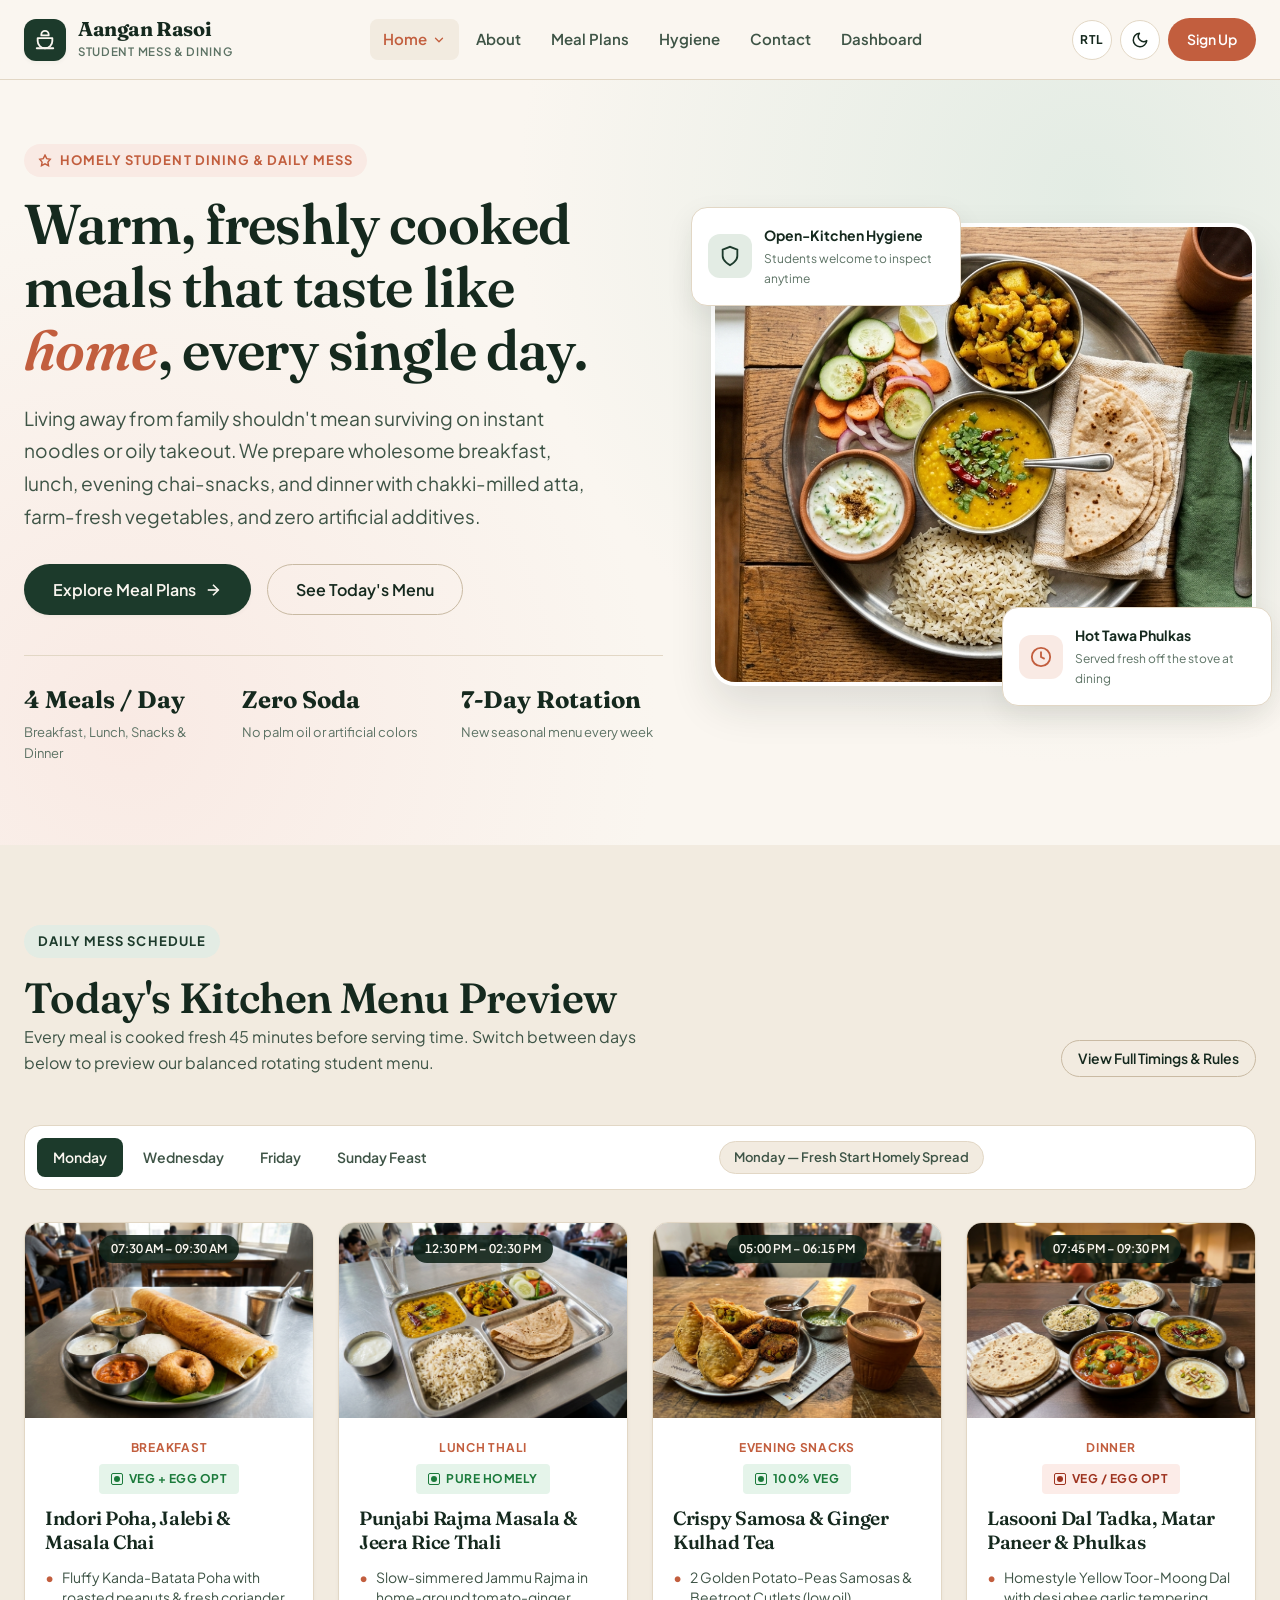
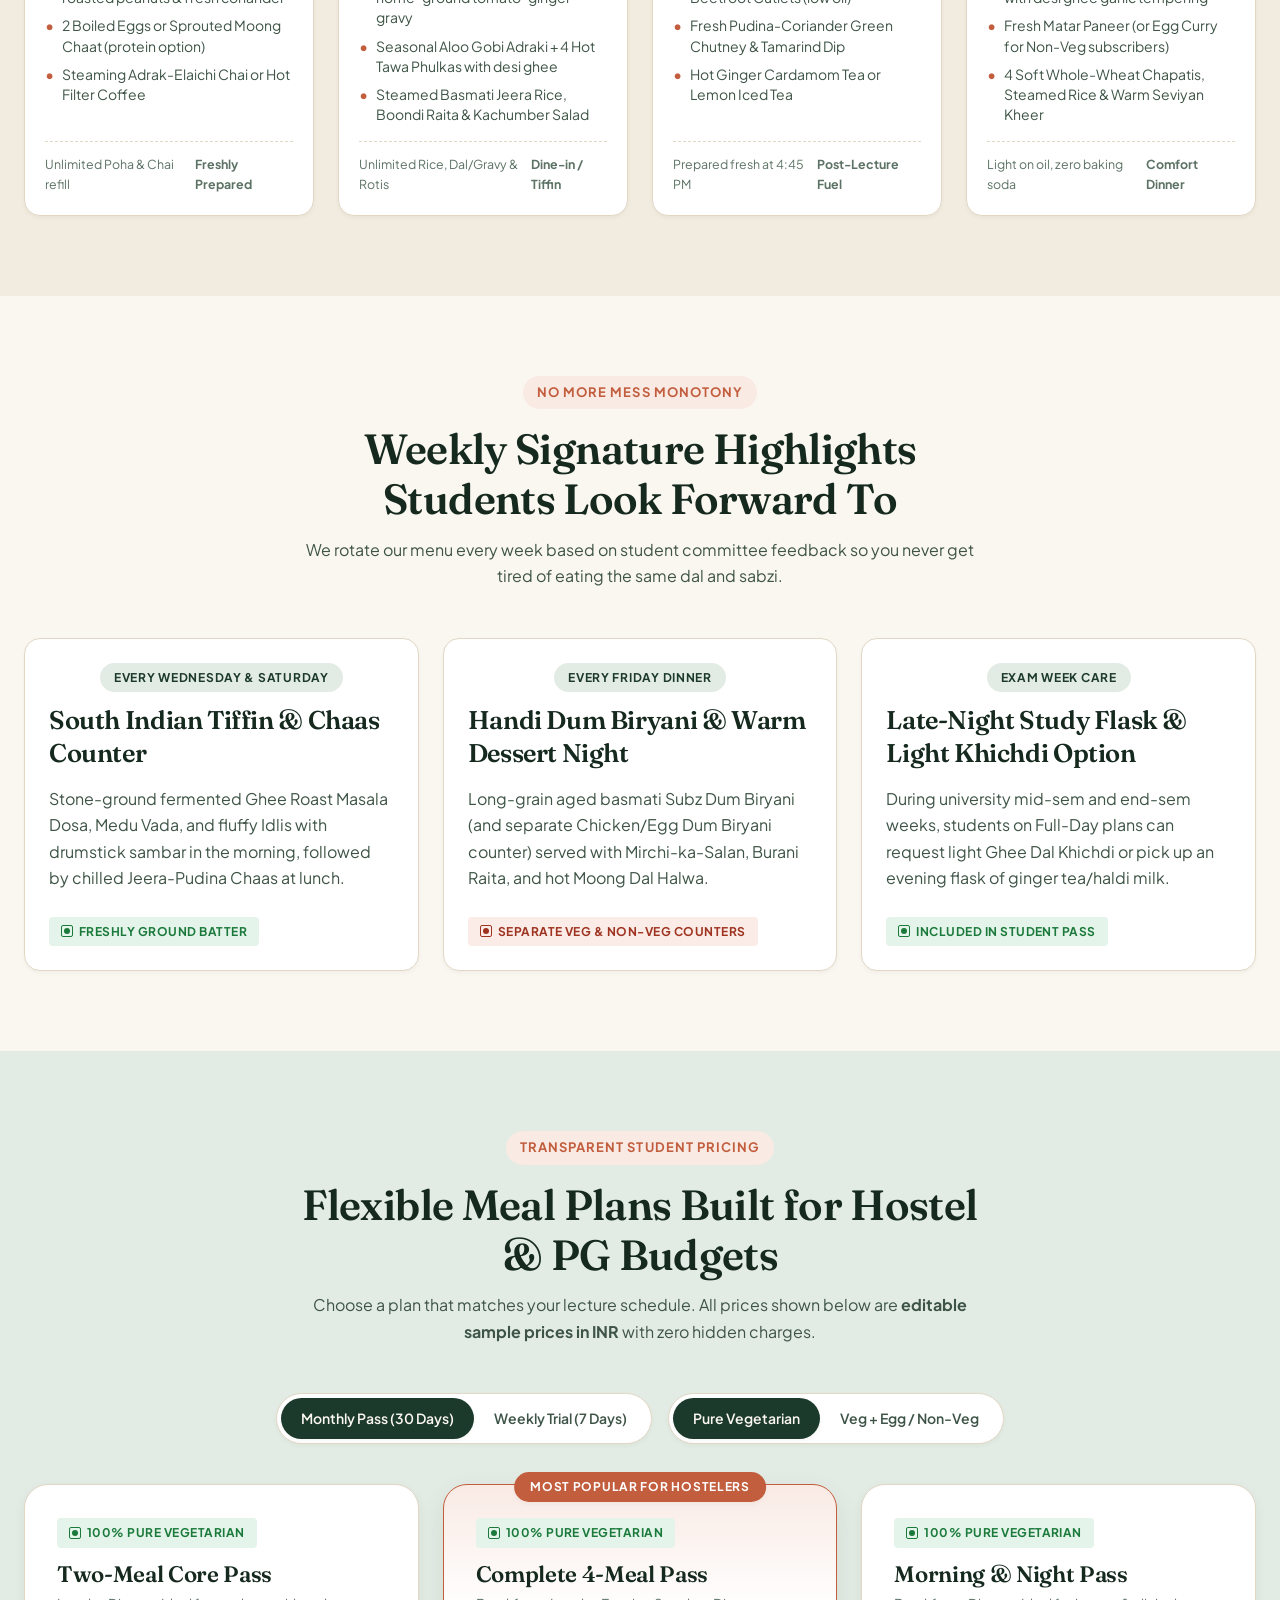
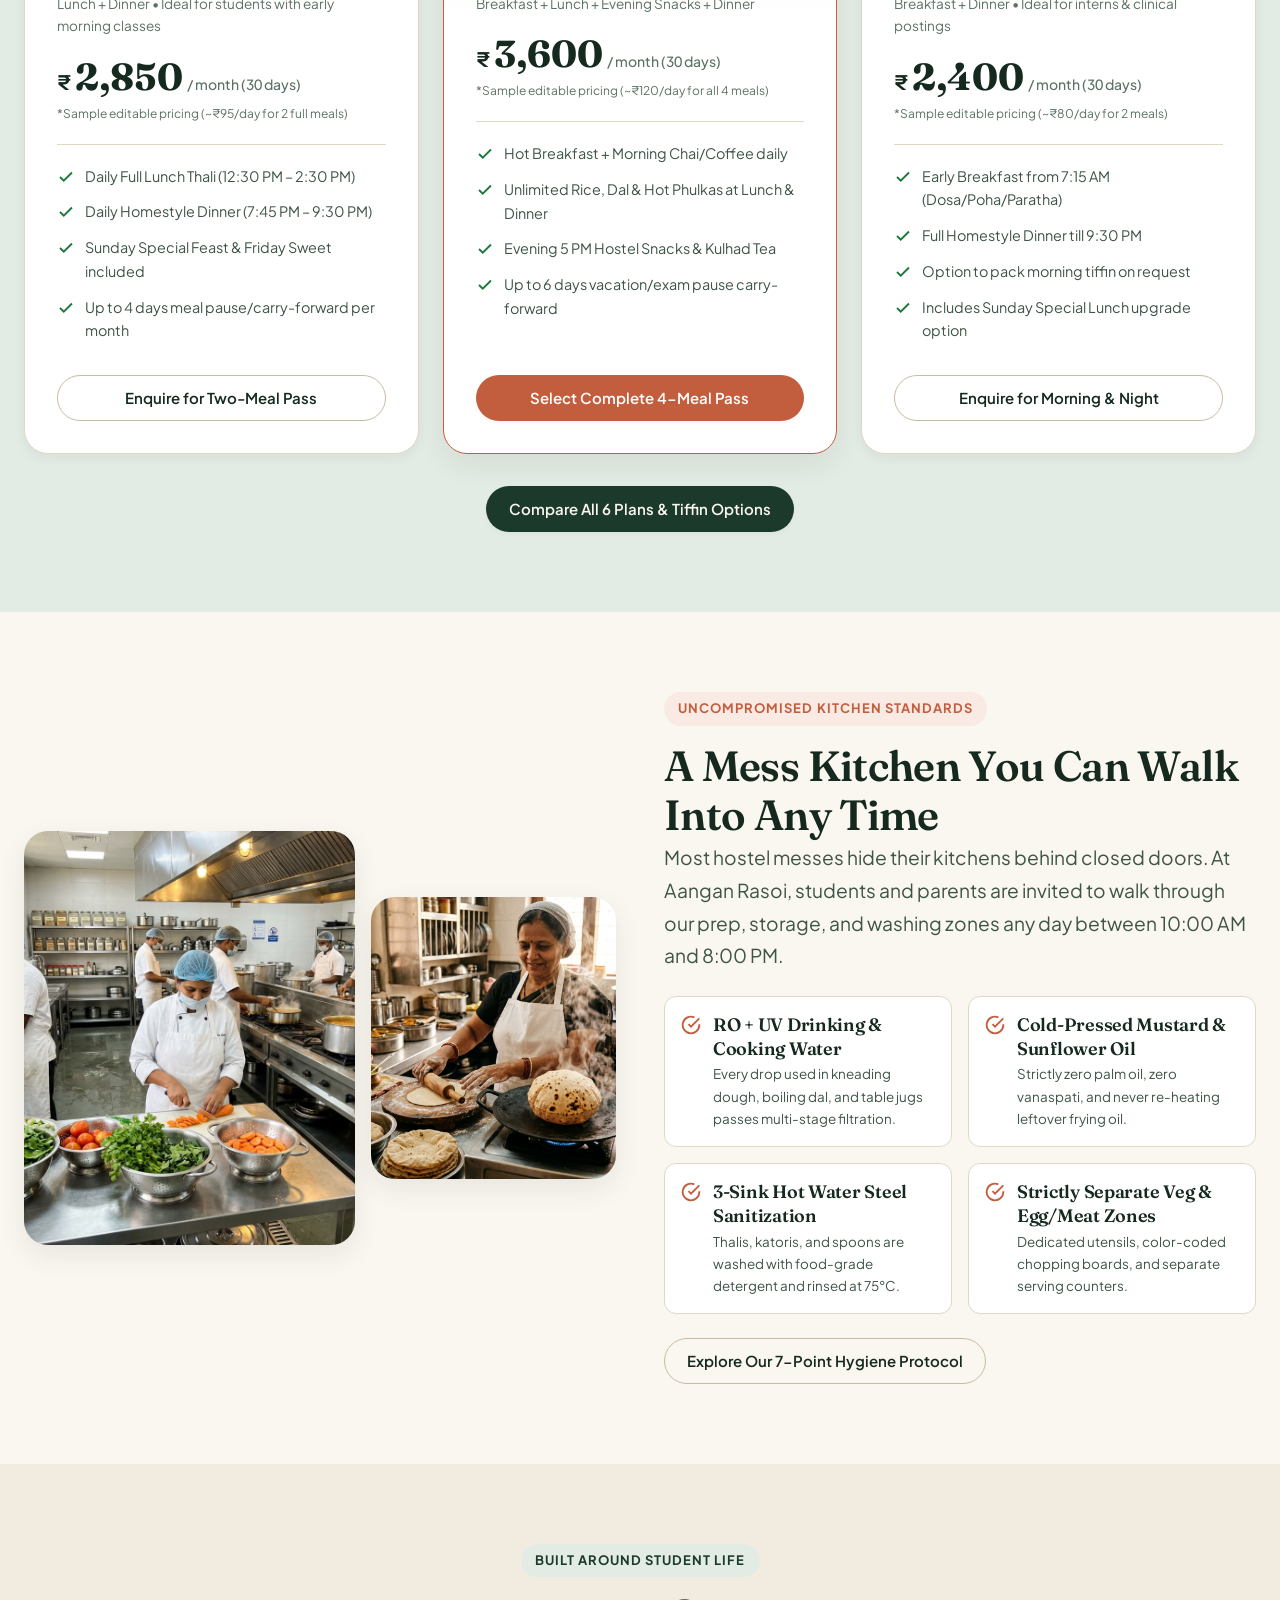
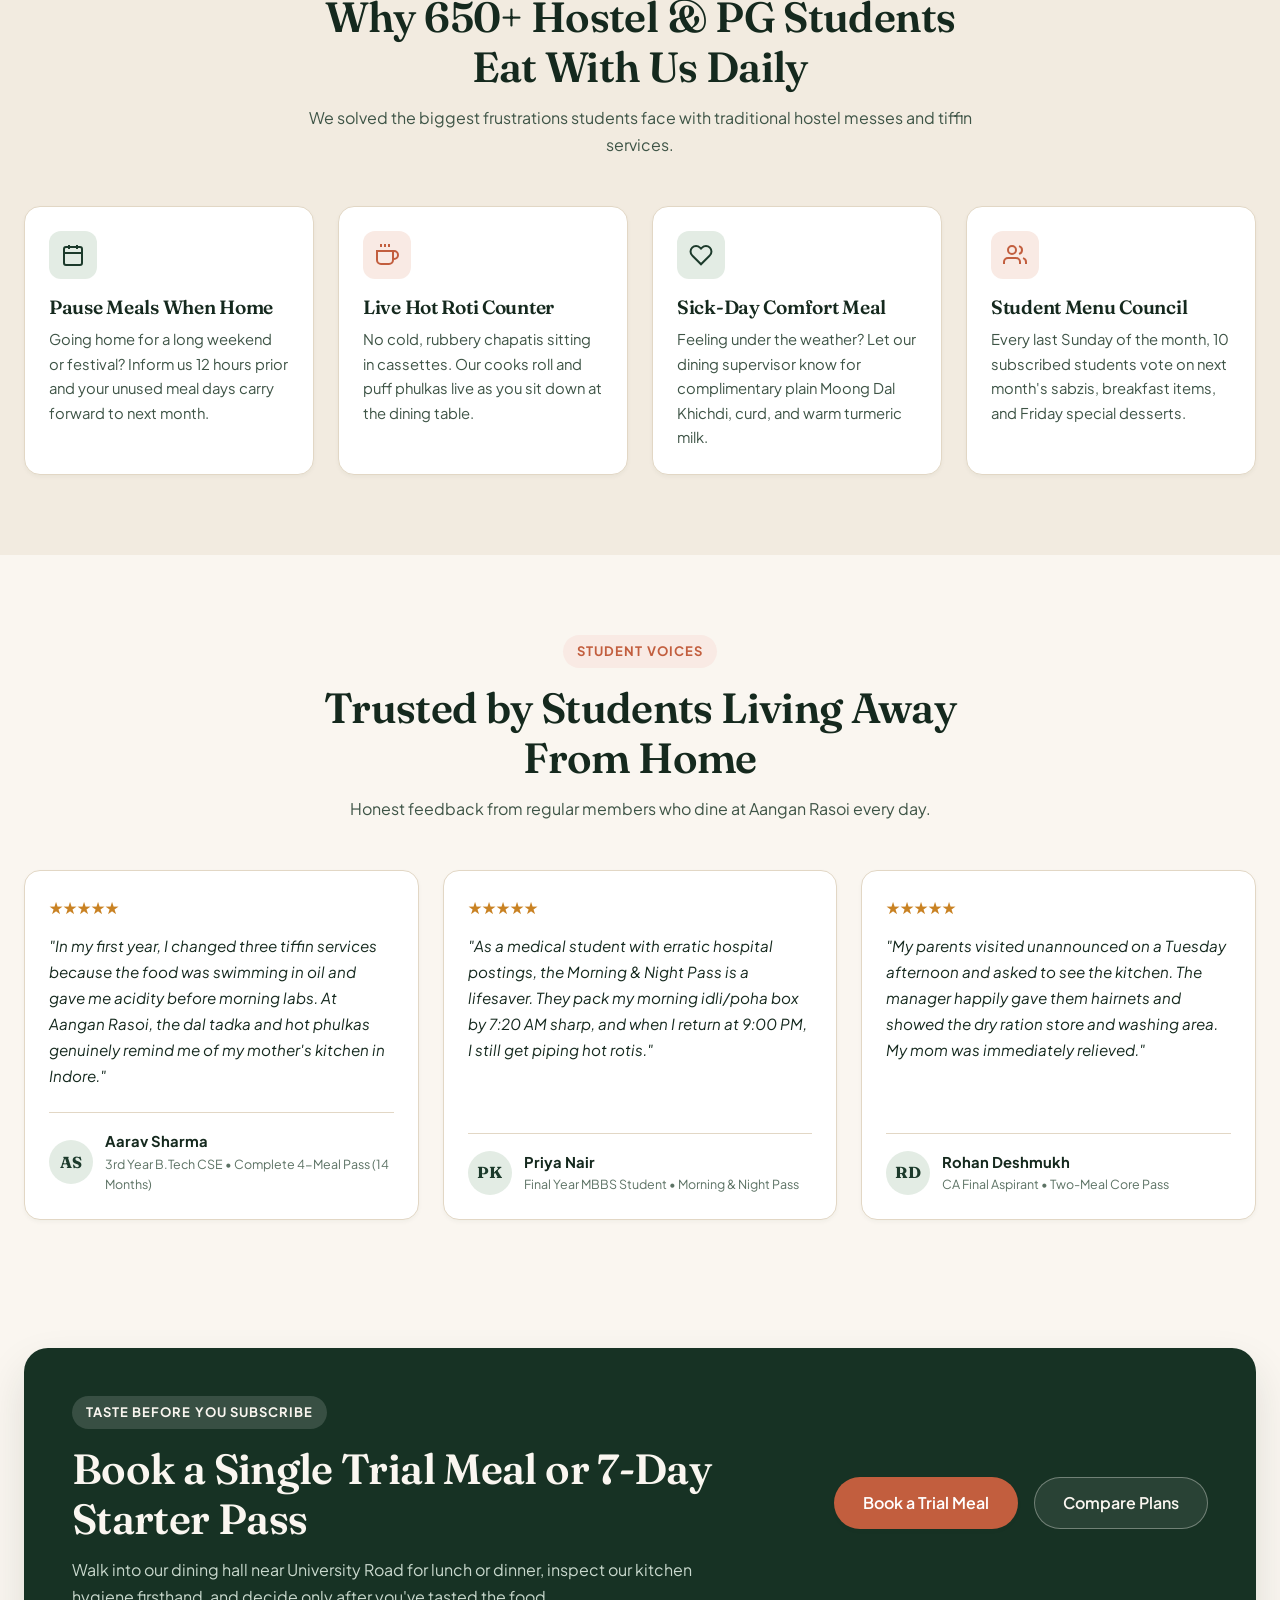
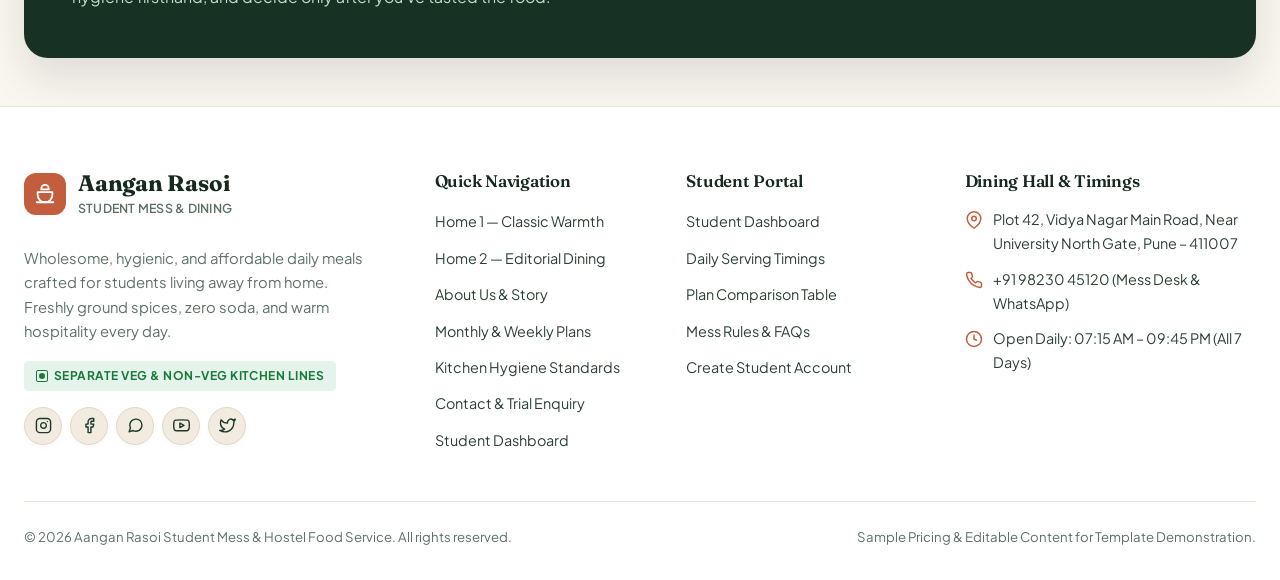
==== index.html @ d722fa63 "Your commit message" ====
<!DOCTYPE html>
<html lang="en" data-theme="light">

<head>
  <meta charset="UTF-8" />
  <meta name="viewport" content="width=device-width, initial-scale=1.0" />
  <title>Aangan Rasoi — Homely Student Mess &amp; Hostel Food Service | Home 1</title>
  <meta name="description"
    content="Freshly prepared, hygienic, homely daily meals for college and hostel students. Transparent monthly and weekly meal plans covering breakfast, lunch, snacks, and dinner." />
  <link rel="icon" type="image/svg+xml" href="assets/images/favicon.svg" />
  <link rel="stylesheet" href="css/styles.css" />
</head>

<body>
  <a href="#main-content" class="skip-link">Skip to main content</a>

  <!-- ======================= STICKY NAVBAR ======================= -->
  <header class="site-header">
    <div class="container navbar">
      <a href="index.html" class="brand-logo" aria-label="Aangan Rasoi Home">
        <span class="brand-mark" aria-hidden="true">
          <svg width="22" height="22" viewBox="0 0 24 24" fill="none" stroke="currentColor" stroke-width="2"
            stroke-linecap="round" stroke-linejoin="round">
            <path d="M12 2a4 4 0 0 1 4 4v1H8V6a4 4 0 0 1 4-4z" />
            <path d="M4 10h16v3a8 8 0 0 1-16 0v-3z" />
            <path d="M3 21h18" />
          </svg>
        </span>
        <span class="brand-text">
          <span class="brand-name">Aangan Rasoi</span>
          <span class="brand-tagline">Student Mess &amp; Dining</span>
        </span>
      </a>

      <nav aria-label="Primary Navigation">
        <ul class="nav-menu" id="primary-nav-menu">
          <li class="nav-item dropdown">
            <button type="button" class="nav-link dropdown-toggle active" aria-expanded="false" aria-haspopup="true">
              <span>Home</span>
              <svg class="dropdown-chevron" viewBox="0 0 24 24" fill="none" stroke="currentColor" stroke-width="2.2"
                stroke-linecap="round" stroke-linejoin="round" aria-hidden="true">
                <polyline points="6 9 12 15 18 9"></polyline>
              </svg>
            </button>
            <div class="dropdown-menu" role="menu">
              <a href="index.html" class="dropdown-item active" role="menuitem">
                <span class="dropdown-item-title">Home 1 — Classic Homely</span>
                <span class="dropdown-item-desc">Warm hospitality &amp; full mess experience</span>
              </a>
              <a href="home-2.html" class="dropdown-item" role="menuitem">
                <span class="dropdown-item-title">Home 2 — Editorial Dining</span>
                <span class="dropdown-item-desc">Menu-first showcase &amp; kitchen story</span>
              </a>
            </div>
          </li>
          <li class="nav-item">
            <a href="about.html" class="nav-link">About</a>
          </li>
          <li class="nav-item">
            <a href="meal-plans.html" class="nav-link">Meal Plans</a>
          </li>
          <li class="nav-item">
            <a href="hygiene.html" class="nav-link">Hygiene</a>
          </li>
          <li class="nav-item">
            <a href="contact.html" class="nav-link">Contact</a>
          </li>
          <li class="nav-item">
            <a href="dashboard.html" class="nav-link">Dashboard</a>
          </li>

          <!-- Mobile Drawer Footer Actions -->
          <li class="mobile-nav-footer">
            <a href="signup.html" class="btn btn-terracotta btn-full">Sign Up</a>
          </li>
        </ul>
      </nav>

      <div class="nav-actions">
        <!-- RTL Toggle Button: Same style as theme button, ONLY "RTL" text inside -->
        <button type="button" class="rtl-toggle" id="rtl-toggle" aria-label="Toggle RTL direction"
          title="Toggle RTL direction">RTL</button>

        <!-- Theme Toggle Button -->
        <button type="button" class="theme-toggle" aria-label="Switch to dark mode" title="Toggle Light/Dark Theme">
          <svg class="icon-moon" viewBox="0 0 24 24" fill="none" stroke="currentColor" stroke-width="2"
            stroke-linecap="round" stroke-linejoin="round" aria-hidden="true">
            <path d="M21 12.79A9 9 0 1 1 11.21 3 7 7 0 0 0 21 12.79z"></path>
          </svg>
          <svg class="icon-sun" viewBox="0 0 24 24" fill="none" stroke="currentColor" stroke-width="2"
            stroke-linecap="round" stroke-linejoin="round" aria-hidden="true">
            <circle cx="12" cy="12" r="5"></circle>
            <line x1="12" y1="1" x2="12" y2="3"></line>
            <line x1="12" y1="21" x2="12" y2="23"></line>
            <line x1="4.22" y1="4.22" x2="5.64" y2="5.64"></line>
            <line x1="18.36" y1="18.36" x2="19.78" y2="19.78"></line>
            <line x1="1" y1="12" x2="3" y2="12"></line>
            <line x1="21" y1="12" x2="23" y2="12"></line>
            <line x1="4.22" y1="19.78" x2="5.64" y2="18.36"></line>
            <line x1="18.36" y1="5.64" x2="19.78" y2="4.22"></line>
          </svg>
        </button>

        <a href="signup.html" class="nav-signup-btn nav-signup-desktop">Sign Up</a>

        <button type="button" class="mobile-menu-toggle" aria-expanded="false" aria-controls="primary-nav-menu"
          aria-label="Toggle Navigation Menu">
          <svg class="icon-menu" viewBox="0 0 24 24" fill="none" stroke="currentColor" stroke-width="2.2"
            stroke-linecap="round" stroke-linejoin="round" aria-hidden="true">
            <line x1="3" y1="6" x2="21" y2="6"></line>
            <line x1="3" y1="12" x2="21" y2="12"></line>
            <line x1="3" y1="18" x2="21" y2="18"></line>
          </svg>
          <svg class="icon-close" viewBox="0 0 24 24" fill="none" stroke="currentColor" stroke-width="2.2"
            stroke-linecap="round" stroke-linejoin="round" aria-hidden="true">
            <line x1="18" y1="6" x2="6" y2="18"></line>
            <line x1="6" y1="6" x2="18" y2="18"></line>
          </svg>
        </button>
      </div>
    </div>
  </header>

  <main id="main-content">
    <!-- ======================= HERO SECTION ======================= -->
    <section class="hero-home-1">
      <div class="container hero-grid">
        <div class="hero-content">
          <span class="eyebrow">
            <svg width="14" height="14" viewBox="0 0 24 24" fill="none" stroke="currentColor" stroke-width="2.5"
              aria-hidden="true">
              <path d="M12 2L15 8L21 9L17 14L18 20L12 17L6 20L7 14L3 9L9 8L12 2Z" />
            </svg>
            Homely Student Dining &amp; Daily Mess
          </span>
          <h1>Warm, freshly cooked meals that taste like <em>home</em>, every single day.</h1>
          <p class="lead">
            Living away from family shouldn't mean surviving on instant noodles or oily takeout. We prepare wholesome
            breakfast, lunch, evening chai-snacks, and dinner with chakki-milled atta, farm-fresh vegetables, and zero
            artificial additives.
          </p>
          <div class="hero-cta-group">
            <a href="meal-plans.html" class="btn btn-primary btn-lg">
              Explore Meal Plans
              <svg width="18" height="18" viewBox="0 0 24 24" fill="none" stroke="currentColor" stroke-width="2.2"
                aria-hidden="true">
                <line x1="5" y1="12" x2="19" y2="12"></line>
                <polyline points="12 5 19 12 12 19"></polyline>
              </svg>
            </a>
            <a href="#todays-menu" class="btn btn-outline btn-lg">See Today's Menu</a>
          </div>

          <div class="hero-trust-strip">
            <div class="trust-stat">
              <span class="trust-stat-val tabular-nums">4 Meals / Day</span>
              <span class="trust-stat-label">Breakfast, Lunch, Snacks &amp; Dinner</span>
            </div>
            <div class="trust-stat">
              <span class="trust-stat-val">Zero Soda</span>
              <span class="trust-stat-label">No palm oil or artificial colors</span>
            </div>
            <div class="trust-stat">
              <span class="trust-stat-val tabular-nums">7-Day Rotation</span>
              <span class="trust-stat-label">New seasonal menu every week</span>
            </div>
          </div>
        </div>

        <div class="hero-visual">
          <div class="hero-image-frame">
            <img src="assets/images/hero-thali.jpg"
              alt="Freshly prepared Indian student mess lunch thali with yellow dal tadka, aloo gobi, jeera rice, hot phulkas, salad and raita"
              width="800" height="680" />
          </div>

          <div class="hero-floating-card top-left">
            <div class="floating-icon">
              <svg width="22" height="22" viewBox="0 0 24 24" fill="none" stroke="currentColor" stroke-width="2"
                aria-hidden="true">
                <path d="M12 22s8-4 8-10V5l-8-3-8 3v7c0 6 8 10 8 10z"></path>
              </svg>
            </div>
            <div>
              <div class="floating-card-title">Open-Kitchen Hygiene</div>
              <div class="floating-card-sub">Students welcome to inspect anytime</div>
            </div>
          </div>

          <div class="hero-floating-card bottom-right">
            <div class="floating-icon terracotta">
              <svg width="22" height="22" viewBox="0 0 24 24" fill="none" stroke="currentColor" stroke-width="2"
                aria-hidden="true">
                <circle cx="12" cy="12" r="10"></circle>
                <polyline points="12 6 12 12 16 14"></polyline>
              </svg>
            </div>
            <div>
              <div class="floating-card-title">Hot Tawa Phulkas</div>
              <div class="floating-card-sub">Served fresh off the stove at dining</div>
            </div>
          </div>
        </div>
      </div>
    </section>

    <!-- ======================= TODAY'S MENU PREVIEW ======================= -->
    <section id="todays-menu" class="section bg-secondary">
      <div class="container">
        <div class="section-header-split">
          <div class="header-copy">
            <span class="eyebrow eyebrow-sage">Daily Mess Schedule</span>
            <h2>Today's Kitchen Menu Preview</h2>
            <p>Every meal is cooked fresh 45 minutes before serving time. Switch between days below to preview our
              balanced rotating student menu.</p>
          </div>
          <a href="meal-plans.html#serving-schedule" class="btn btn-outline btn-sm">View Full Timings &amp; Rules</a>
        </div>

        <div class="menu-tabs-bar">
          <div class="day-selector" role="tablist" aria-label="Select day of the week">
            <button type="button" class="day-btn active" data-menu-day="monday" role="tab">Monday</button>
            <button type="button" class="day-btn" data-menu-day="wednesday" role="tab">Wednesday</button>
            <button type="button" class="day-btn" data-menu-day="friday" role="tab">Friday</button>
            <button type="button" class="day-btn" data-menu-day="sunday" role="tab">Sunday Feast</button>
          </div>
          <span class="pill-tag" id="active-menu-day-label">Monday — Fresh Start Homely Spread</span>
        </div>

        <div class="today-menu-grid">
          <!-- Breakfast Card -->
          <article class="meal-slot-card" data-meal-slot="breakfast">
            <div class="meal-slot-img">
              <img src="assets/images/south-indian-morning.jpg"
                alt="Morning hostel breakfast spread with crispy masala dosa, idli, vada and sambar" width="400"
                height="260" loading="lazy" />
              <span class="meal-time-pill">07:30 AM – 09:30 AM</span>
            </div>
            <div class="meal-slot-body">
              <div class="meal-slot-header">
                <span class="meal-slot-type">Breakfast</span>
                <span class="diet-badge diet-badge-veg"><span class="fssai-dot"></span> Veg + Egg Opt</span>
              </div>
              <h3 class="meal-slot-title">Indori Poha, Jalebi &amp; Masala Chai</h3>
              <ul class="meal-items-list">
                <li>Fluffy Kanda-Batata Poha with roasted peanuts &amp; fresh coriander</li>
                <li>2 Boiled Eggs or Sprouted Moong Chaat (protein option)</li>
                <li>Steaming Adrak-Elaichi Chai or Hot Filter Coffee</li>
              </ul>
              <div class="meal-slot-footer">
                <span class="meal-slot-note">Unlimited Poha &amp; Chai refill</span>
                <strong>Freshly Prepared</strong>
              </div>
            </div>
          </article>

          <!-- Lunch Card -->
          <article class="meal-slot-card" data-meal-slot="lunch">
            <div class="meal-slot-img">
              <img src="assets/images/lunch-thali-mess.jpg"
                alt="Authentic 5-compartment stainless steel Indian hostel mess lunch thali with dal, rice, aloo gobi and rotis"
                width="400" height="260" loading="lazy" />
              <span class="meal-time-pill">12:30 PM – 02:30 PM</span>
            </div>
            <div class="meal-slot-body">
              <div class="meal-slot-header">
                <span class="meal-slot-type">Lunch Thali</span>
                <span class="diet-badge diet-badge-veg"><span class="fssai-dot"></span> Pure Homely</span>
              </div>
              <h3 class="meal-slot-title">Punjabi Rajma Masala &amp; Jeera Rice Thali</h3>
              <ul class="meal-items-list">
                <li>Slow-simmered Jammu Rajma in home-ground tomato-ginger gravy</li>
                <li>Seasonal Aloo Gobi Adraki + 4 Hot Tawa Phulkas with desi ghee</li>
                <li>Steamed Basmati Jeera Rice, Boondi Raita &amp; Kachumber Salad</li>
              </ul>
              <div class="meal-slot-footer">
                <span class="meal-slot-note">Unlimited Rice, Dal/Gravy &amp; Rotis</span>
                <strong>Dine-in / Tiffin</strong>
              </div>
            </div>
          </article>

          <!-- Evening Snacks Card -->
          <article class="meal-slot-card" data-meal-slot="snacks">
            <div class="meal-slot-img">
              <img src="assets/images/hostel-snacks-samosa.jpg"
                alt="Evening tea time hostel snacks with hot crispy samosas, cutlets and kulhad chai" width="400"
                height="260" loading="lazy" />
              <span class="meal-time-pill">05:00 PM – 06:15 PM</span>
            </div>
            <div class="meal-slot-body">
              <div class="meal-slot-header">
                <span class="meal-slot-type">Evening Snacks</span>
                <span class="diet-badge diet-badge-veg"><span class="fssai-dot"></span> 100% Veg</span>
              </div>
              <h3 class="meal-slot-title">Crispy Samosa &amp; Ginger Kulhad Tea</h3>
              <ul class="meal-items-list">
                <li>2 Golden Potato-Peas Samosas &amp; Beetroot Cutlets (low oil)</li>
                <li>Fresh Pudina-Coriander Green Chutney &amp; Tamarind Dip</li>
                <li>Hot Ginger Cardamom Tea or Lemon Iced Tea</li>
              </ul>
              <div class="meal-slot-footer">
                <span class="meal-slot-note">Prepared fresh at 4:45 PM</span>
                <strong>Post-Lecture Fuel</strong>
              </div>
            </div>
          </article>

          <!-- Dinner Card -->
          <article class="meal-slot-card" data-meal-slot="dinner">
            <div class="meal-slot-img">
              <img src="assets/images/dinner-homestyle.jpg"
                alt="Comforting homestyle hostel dinner with kadai paneer, dal fry, hot tawa chapatis and rice"
                width="400" height="260" loading="lazy" />
              <span class="meal-time-pill">07:45 PM – 09:30 PM</span>
            </div>
            <div class="meal-slot-body">
              <div class="meal-slot-header">
                <span class="meal-slot-type">Dinner</span>
                <span class="diet-badge diet-badge-nonveg"><span class="fssai-dot"></span> Veg / Egg Opt</span>
              </div>
              <h3 class="meal-slot-title">Lasooni Dal Tadka, Matar Paneer &amp; Phulkas</h3>
              <ul class="meal-items-list">
                <li>Homestyle Yellow Toor-Moong Dal with desi ghee garlic tempering</li>
                <li>Fresh Matar Paneer (or Egg Curry for Non-Veg subscribers)</li>
                <li>4 Soft Whole-Wheat Chapatis, Steamed Rice &amp; Warm Seviyan Kheer</li>
              </ul>
              <div class="meal-slot-footer">
                <span class="meal-slot-note">Light on oil, zero baking soda</span>
                <strong>Comfort Dinner</strong>
              </div>
            </div>
          </article>
        </div>
      </div>
    </section>

    <!-- ======================= WEEKLY MEAL HIGHLIGHTS ======================= -->
    <section class="section">
      <div class="container">
        <div class="section-header center">
          <span class="eyebrow">No More Mess Monotony</span>
          <h2>Weekly Signature Highlights Students Look Forward To</h2>
          <p>We rotate our menu every week based on student committee feedback so you never get tired of eating the same
            dal and sabzi.</p>
        </div>

        <div class="weekly-highlights-grid">
          <div class="highlight-card">
            <span class="highlight-day-badge">Every Wednesday &amp; Saturday</span>
            <h3>South Indian Tiffin &amp; Chaas Counter</h3>
            <p>Stone-ground fermented Ghee Roast Masala Dosa, Medu Vada, and fluffy Idlis with drumstick sambar in the
              morning, followed by chilled Jeera-Pudina Chaas at lunch.</p>
            <div style="margin-top: auto; padding-top: var(--space-3);">
              <span class="diet-badge diet-badge-veg"><span class="fssai-dot"></span> Freshly Ground Batter</span>
            </div>
          </div>

          <div class="highlight-card">
            <span class="highlight-day-badge">Every Friday Dinner</span>
            <h3>Handi Dum Biryani &amp; Warm Dessert Night</h3>
            <p>Long-grain aged basmati Subz Dum Biryani (and separate Chicken/Egg Dum Biryani counter) served with
              Mirchi-ka-Salan, Burani Raita, and hot Moong Dal Halwa.</p>
            <div style="margin-top: auto; padding-top: var(--space-3);">
              <span class="diet-badge diet-badge-nonveg"><span class="fssai-dot"></span> Separate Veg &amp; Non-Veg
                Counters</span>
            </div>
          </div>

          <div class="highlight-card">
            <span class="highlight-day-badge">Exam Week Care</span>
            <h3>Late-Night Study Flask &amp; Light Khichdi Option</h3>
            <p>During university mid-sem and end-sem weeks, students on Full-Day plans can request light Ghee Dal
              Khichdi or pick up an evening flask of ginger tea/haldi milk.</p>
            <div style="margin-top: auto; padding-top: var(--space-3);">
              <span class="diet-badge diet-badge-veg"><span class="fssai-dot"></span> Included in Student Pass</span>
            </div>
          </div>
        </div>
      </div>
    </section>

    <!-- ======================= MEAL PLAN PREVIEW ======================= -->
    <section class="section bg-sage">
      <div class="container">
        <div class="section-header center">
          <span class="eyebrow">Transparent Student Pricing</span>
          <h2>Flexible Meal Plans Built for Hostel &amp; PG Budgets</h2>
          <p>Choose a plan that matches your lecture schedule. All prices shown below are <strong>editable sample prices
              in INR</strong> with zero hidden charges.</p>
        </div>

        <div class="plan-controls-bar">
          <div class="segmented-control" role="group" aria-label="Billing Cycle">
            <button type="button" class="segment-btn active" data-billing-cycle="monthly">Monthly Pass (30
              Days)</button>
            <button type="button" class="segment-btn" data-billing-cycle="weekly">Weekly Trial (7 Days)</button>
          </div>
          <div class="segmented-control" role="group" aria-label="Dietary Preference">
            <button type="button" class="segment-btn active" data-diet-filter="veg">Pure Vegetarian</button>
            <button type="button" class="segment-btn" data-diet-filter="nonveg">Veg + Egg / Non-Veg</button>
          </div>
        </div>

        <div class="pricing-grid">
          <!-- Plan 1: Lunch & Dinner -->
          <div class="pricing-card" data-plan-card="lunch-dinner" data-price-monthly-veg="2,850"
            data-price-monthly-nonveg="3,250" data-price-weekly-veg="750" data-price-weekly-nonveg="880">
            <div style="margin-bottom: var(--space-3);">
              <span class="diet-badge diet-badge-veg" data-plan-diet-badge><span class="fssai-dot"></span> 100% Pure
                Vegetarian</span>
            </div>
            <h3 class="plan-name">Two-Meal Core Pass</h3>
            <p class="plan-Best-for">Lunch + Dinner • Ideal for students with early morning classes</p>
            <div class="plan-price-block">
              <div class="plan-price">
                <span class="price-currency">₹</span>
                <span class="price-amount">2,850</span>
                <span class="price-period">/ month (30 days)</span>
              </div>
              <span class="price-sample-note">*Sample editable pricing (~₹95/day for 2 full meals)</span>
            </div>
            <ul class="plan-features">
              <li>
                <svg viewBox="0 0 24 24" fill="none" stroke="currentColor" stroke-width="2.5">
                  <polyline points="20 6 9 17 4 12"></polyline>
                </svg>
                <span>Daily Full Lunch Thali (12:30 PM – 2:30 PM)</span>
              </li>
              <li>
                <svg viewBox="0 0 24 24" fill="none" stroke="currentColor" stroke-width="2.5">
                  <polyline points="20 6 9 17 4 12"></polyline>
                </svg>
                <span>Daily Homestyle Dinner (7:45 PM – 9:30 PM)</span>
              </li>
              <li>
                <svg viewBox="0 0 24 24" fill="none" stroke="currentColor" stroke-width="2.5">
                  <polyline points="20 6 9 17 4 12"></polyline>
                </svg>
                <span>Sunday Special Feast &amp; Friday Sweet included</span>
              </li>
              <li>
                <svg viewBox="0 0 24 24" fill="none" stroke="currentColor" stroke-width="2.5">
                  <polyline points="20 6 9 17 4 12"></polyline>
                </svg>
                <span>Up to 4 days meal pause/carry-forward per month</span>
              </li>
            </ul>
            <a href="contact.html?plan=lunch-dinner&amp;cycle=monthly&amp;diet=veg#enquiry-form"
              class="btn btn-outline btn-full" data-plan-cta>Enquire for Two-Meal Pass</a>
          </div>

          <!-- Plan 2: Full-Day 4 Meals (Featured) -->
          <div class="pricing-card featured" data-plan-card="full-day-all" data-price-monthly-veg="3,600"
            data-price-monthly-nonveg="4,100" data-price-weekly-veg="950" data-price-weekly-nonveg="1,100">
            <span class="popular-ribbon">Most Popular for Hostelers</span>
            <div style="margin-bottom: var(--space-3);">
              <span class="diet-badge diet-badge-veg" data-plan-diet-badge><span class="fssai-dot"></span> 100% Pure
                Vegetarian</span>
            </div>
            <h3 class="plan-name">Complete 4-Meal Pass</h3>
            <p class="plan-Best-for">Breakfast + Lunch + Evening Snacks + Dinner</p>
            <div class="plan-price-block">
              <div class="plan-price">
                <span class="price-currency">₹</span>
                <span class="price-amount">3,600</span>
                <span class="price-period">/ month (30 days)</span>
              </div>
              <span class="price-sample-note">*Sample editable pricing (~₹120/day for all 4 meals)</span>
            </div>
            <ul class="plan-features">
              <li>
                <svg viewBox="0 0 24 24" fill="none" stroke="currentColor" stroke-width="2.5">
                  <polyline points="20 6 9 17 4 12"></polyline>
                </svg>
                <span>Hot Breakfast + Morning Chai/Coffee daily</span>
              </li>
              <li>
                <svg viewBox="0 0 24 24" fill="none" stroke="currentColor" stroke-width="2.5">
                  <polyline points="20 6 9 17 4 12"></polyline>
                </svg>
                <span>Unlimited Rice, Dal &amp; Hot Phulkas at Lunch &amp; Dinner</span>
              </li>
              <li>
                <svg viewBox="0 0 24 24" fill="none" stroke="currentColor" stroke-width="2.5">
                  <polyline points="20 6 9 17 4 12"></polyline>
                </svg>
                <span>Evening 5 PM Hostel Snacks &amp; Kulhad Tea</span>
              </li>
              <li>
                <svg viewBox="0 0 24 24" fill="none" stroke="currentColor" stroke-width="2.5">
                  <polyline points="20 6 9 17 4 12"></polyline>
                </svg>
                <span>Up to 6 days vacation/exam pause carry-forward</span>
              </li>
            </ul>
            <a href="contact.html?plan=full-day-all&amp;cycle=monthly&amp;diet=veg#enquiry-form"
              class="btn btn-terracotta btn-full" data-plan-cta>Select Complete 4-Meal Pass</a>
          </div>

          <!-- Plan 3: Breakfast + Dinner (Day Scholar / Intern) -->
          <div class="pricing-card" data-plan-card="breakfast-dinner" data-price-monthly-veg="2,400"
            data-price-monthly-nonveg="2,750" data-price-weekly-veg="650" data-price-weekly-nonveg="760">
            <div style="margin-bottom: var(--space-3);">
              <span class="diet-badge diet-badge-veg" data-plan-diet-badge><span class="fssai-dot"></span> 100% Pure
                Vegetarian</span>
            </div>
            <h3 class="plan-name">Morning &amp; Night Pass</h3>
            <p class="plan-Best-for">Breakfast + Dinner • Ideal for interns &amp; clinical postings</p>
            <div class="plan-price-block">
              <div class="plan-price">
                <span class="price-currency">₹</span>
                <span class="price-amount">2,400</span>
                <span class="price-period">/ month (30 days)</span>
              </div>
              <span class="price-sample-note">*Sample editable pricing (~₹80/day for 2 meals)</span>
            </div>
            <ul class="plan-features">
              <li>
                <svg viewBox="0 0 24 24" fill="none" stroke="currentColor" stroke-width="2.5">
                  <polyline points="20 6 9 17 4 12"></polyline>
                </svg>
                <span>Early Breakfast from 7:15 AM (Dosa/Poha/Paratha)</span>
              </li>
              <li>
                <svg viewBox="0 0 24 24" fill="none" stroke="currentColor" stroke-width="2.5">
                  <polyline points="20 6 9 17 4 12"></polyline>
                </svg>
                <span>Full Homestyle Dinner till 9:30 PM</span>
              </li>
              <li>
                <svg viewBox="0 0 24 24" fill="none" stroke="currentColor" stroke-width="2.5">
                  <polyline points="20 6 9 17 4 12"></polyline>
                </svg>
                <span>Option to pack morning tiffin on request</span>
              </li>
              <li>
                <svg viewBox="0 0 24 24" fill="none" stroke="currentColor" stroke-width="2.5">
                  <polyline points="20 6 9 17 4 12"></polyline>
                </svg>
                <span>Includes Sunday Special Lunch upgrade option</span>
              </li>
            </ul>
            <a href="contact.html?plan=breakfast-dinner&amp;cycle=monthly&amp;diet=veg#enquiry-form"
              class="btn btn-outline btn-full" data-plan-cta>Enquire for Morning &amp; Night</a>
          </div>
        </div>

        <div style="text-align: center; margin-top: var(--space-8);">
          <a href="meal-plans.html" class="btn btn-primary">Compare All 6 Plans &amp; Tiffin Options</a>
        </div>
      </div>
    </section>

    <!-- ======================= HYGIENE & FOOD QUALITY SHOWCASE ======================= -->
    <section class="section">
      <div class="container split-section">
        <div class="split-visual-collage">
          <div class="collage-img-main">
            <img src="assets/images/kitchen-hygiene-prep.jpg"
              alt="Spotless commercial hostel mess kitchen with cooks in clean white aprons and hairnets preparing fresh vegetables"
              width="500" height="625" loading="lazy" />
          </div>
          <div class="collage-img-secondary">
            <img src="assets/images/mess-kitchen-roti.jpg"
              alt="Homestyle mess cook puffing fresh whole-wheat rotis on an iron tawa" width="420" height="480"
              loading="lazy" />
          </div>
        </div>

        <div>
          <span class="eyebrow">Uncompromised Kitchen Standards</span>
          <h2>A Mess Kitchen You Can Walk Into Any Time</h2>
          <p class="lead">
            Most hostel messes hide their kitchens behind closed doors. At Aangan Rasoi, students and parents are
            invited to walk through our prep, storage, and washing zones any day between 10:00 AM and 8:00 PM.
          </p>

          <div class="checklist-grid">
            <div class="checklist-item">
              <svg viewBox="0 0 24 24" fill="none" stroke="currentColor" stroke-width="2.2">
                <path d="M22 11.08V12a10 10 0 1 1-5.93-9.14"></path>
                <polyline points="22 4 12 14.01 9 11.01"></polyline>
              </svg>
              <div>
                <h4>RO + UV Drinking &amp; Cooking Water</h4>
                <p style="font-size: 0.84rem;">Every drop used in kneading dough, boiling dal, and table jugs passes
                  multi-stage filtration.</p>
              </div>
            </div>
            <div class="checklist-item">
              <svg viewBox="0 0 24 24" fill="none" stroke="currentColor" stroke-width="2.2">
                <path d="M22 11.08V12a10 10 0 1 1-5.93-9.14"></path>
                <polyline points="22 4 12 14.01 9 11.01"></polyline>
              </svg>
              <div>
                <h4>Cold-Pressed Mustard &amp; Sunflower Oil</h4>
                <p style="font-size: 0.84rem;">Strictly zero palm oil, zero vanaspati, and never re-heating leftover
                  frying oil.</p>
              </div>
            </div>
            <div class="checklist-item">
              <svg viewBox="0 0 24 24" fill="none" stroke="currentColor" stroke-width="2.2">
                <path d="M22 11.08V12a10 10 0 1 1-5.93-9.14"></path>
                <polyline points="22 4 12 14.01 9 11.01"></polyline>
              </svg>
              <div>
                <h4>3-Sink Hot Water Steel Sanitization</h4>
                <p style="font-size: 0.84rem;">Thalis, katoris, and spoons are washed with food-grade detergent and
                  rinsed at 75°C.</p>
              </div>
            </div>
            <div class="checklist-item">
              <svg viewBox="0 0 24 24" fill="none" stroke="currentColor" stroke-width="2.2">
                <path d="M22 11.08V12a10 10 0 1 1-5.93-9.14"></path>
                <polyline points="22 4 12 14.01 9 11.01"></polyline>
              </svg>
              <div>
                <h4>Strictly Separate Veg &amp; Egg/Meat Zones</h4>
                <p style="font-size: 0.84rem;">Dedicated utensils, color-coded chopping boards, and separate serving
                  counters.</p>
              </div>
            </div>
          </div>

          <a href="hygiene.html" class="btn btn-outline">Explore Our 7-Point Hygiene Protocol</a>
        </div>
      </div>
    </section>

    <!-- ======================= WHY STUDENTS CHOOSE US ======================= -->
    <section class="section bg-secondary">
      <div class="container">
        <div class="section-header center">
          <span class="eyebrow eyebrow-sage">Built Around Student Life</span>
          <h2>Why 650+ Hostel &amp; PG Students Eat With Us Daily</h2>
          <p>We solved the biggest frustrations students face with traditional hostel messes and tiffin services.</p>
        </div>

        <div class="features-grid-4">
          <div class="feature-card">
            <div class="feature-icon">
              <svg width="24" height="24" viewBox="0 0 24 24" fill="none" stroke="currentColor" stroke-width="2">
                <rect x="3" y="4" width="18" height="18" rx="2" ry="2"></rect>
                <line x1="16" y1="2" x2="16" y2="6"></line>
                <line x1="8" y1="2" x2="8" y2="6"></line>
                <line x1="3" y1="10" x2="21" y2="10"></line>
              </svg>
            </div>
            <h3>Pause Meals When Home</h3>
            <p>Going home for a long weekend or festival? Inform us 12 hours prior and your unused meal days carry
              forward to next month.</p>
          </div>

          <div class="feature-card">
            <div class="feature-icon terracotta">
              <svg width="24" height="24" viewBox="0 0 24 24" fill="none" stroke="currentColor" stroke-width="2">
                <path d="M18 8h1a4 4 0 0 1 0 8h-1"></path>
                <path d="M2 8h16v9a4 4 0 0 1-4 4H6a4 4 0 0 1-4-4V8z"></path>
                <line x1="6" y1="1" x2="6" y2="4"></line>
                <line x1="10" y1="1" x2="10" y2="4"></line>
                <line x1="14" y1="1" x2="14" y2="4"></line>
              </svg>
            </div>
            <h3>Live Hot Roti Counter</h3>
            <p>No cold, rubbery chapatis sitting in cassettes. Our cooks roll and puff phulkas live as you sit down at
              the dining table.</p>
          </div>

          <div class="feature-card">
            <div class="feature-icon">
              <svg width="24" height="24" viewBox="0 0 24 24" fill="none" stroke="currentColor" stroke-width="2">
                <path
                  d="M20.84 4.61a5.5 5.5 0 0 0-7.78 0L12 5.67l-1.06-1.06a5.5 5.5 0 0 0-7.78 7.78l1.06 1.06L12 21.23l7.78-7.78 1.06-1.06a5.5 5.5 0 0 0 0-7.78z">
                </path>
              </svg>
            </div>
            <h3>Sick-Day Comfort Meal</h3>
            <p>Feeling under the weather? Let our dining supervisor know for complimentary plain Moong Dal Khichdi,
              curd, and warm turmeric milk.</p>
          </div>

          <div class="feature-card">
            <div class="feature-icon terracotta">
              <svg width="24" height="24" viewBox="0 0 24 24" fill="none" stroke="currentColor" stroke-width="2">
                <path d="M17 21v-2a4 4 0 0 0-4-4H5a4 4 0 0 0-4 4v2"></path>
                <circle cx="9" cy="7" r="4"></circle>
                <path d="M23 21v-2a4 4 0 0 0-3-3.87"></path>
                <path d="M16 3.13a4 4 0 0 1 0 7.75"></path>
              </svg>
            </div>
            <h3>Student Menu Council</h3>
            <p>Every last Sunday of the month, 10 subscribed students vote on next month's sabzis, breakfast items, and
              Friday special desserts.</p>
          </div>
        </div>
      </div>
    </section>

    <!-- ======================= STUDENT TESTIMONIALS ======================= -->
    <section class="section">
      <div class="container">
        <div class="section-header center">
          <span class="eyebrow">Student Voices</span>
          <h2>Trusted by Students Living Away From Home</h2>
          <p>Honest feedback from regular members who dine at Aangan Rasoi every day.</p>
        </div>

        <div class="testimonials-grid">
          <article class="testimonial-card">
            <div>
              <div class="stars" aria-label="5 out of 5 stars">★★★★★</div>
              <p class="testimonial-quote">
                "In my first year, I changed three tiffin services because the food was swimming in oil and gave me
                acidity before morning labs. At Aangan Rasoi, the dal tadka and hot phulkas genuinely remind me of my
                mother's kitchen in Indore."
              </p>
            </div>
            <div class="testimonial-author">
              <div class="author-avatar">AS</div>
              <div>
                <div class="author-name">Aarav Sharma</div>
                <div class="author-meta">3rd Year B.Tech CSE • Complete 4-Meal Pass (14 Months)</div>
              </div>
            </div>
          </article>

          <article class="testimonial-card">
            <div>
              <div class="stars" aria-label="5 out of 5 stars">★★★★★</div>
              <p class="testimonial-quote">
                "As a medical student with erratic hospital postings, the Morning &amp; Night Pass is a lifesaver. They
                pack my morning idli/poha box by 7:20 AM sharp, and when I return at 9:00 PM, I still get piping hot
                rotis."
              </p>
            </div>
            <div class="testimonial-author">
              <div class="author-avatar">PK</div>
              <div>
                <div class="author-name">Priya Nair</div>
                <div class="author-meta">Final Year MBBS Student • Morning &amp; Night Pass</div>
              </div>
            </div>
          </article>

          <article class="testimonial-card">
            <div>
              <div class="stars" aria-label="5 out of 5 stars">★★★★★</div>
              <p class="testimonial-quote">
                "My parents visited unannounced on a Tuesday afternoon and asked to see the kitchen. The manager happily
                gave them hairnets and showed the dry ration store and washing area. My mom was immediately relieved."
              </p>
            </div>
            <div class="testimonial-author">
              <div class="author-avatar">RD</div>
              <div>
                <div class="author-name">Rohan Deshmukh</div>
                <div class="author-meta">CA Final Aspirant • Two-Meal Core Pass</div>
              </div>
            </div>
          </article>
        </div>
      </div>
    </section>

    <!-- ======================= CTA BANNER ======================= -->
    <section class="section-sm">
      <div class="container">
        <div class="cta-banner">
          <div>
            <span class="eyebrow" style="background: rgba(255,255,255,0.14); color: #FAF6F0;">Taste Before You
              Subscribe</span>
            <h2>Book a Single Trial Meal or 7-Day Starter Pass</h2>
            <p>Walk into our dining hall near University Road for lunch or dinner, inspect our kitchen hygiene
              firsthand, and decide only after you've tasted the food.</p>
          </div>
          <div class="cta-banner-actions">
            <a href="contact.html#enquiry-form" class="btn btn-terracotta btn-lg">Book a Trial Meal</a>
            <a href="meal-plans.html" class="btn btn-outline-light btn-lg">Compare Plans</a>
          </div>
        </div>
      </div>
    </section>
  </main>

  <!-- ======================= SITE FOOTER ======================= -->
  <footer class="site-footer">
    <div class="container">
      <div class="footer-grid">
        <div class="footer-brand">
          <a href="index.html" class="brand-logo">
            <span class="brand-mark" style="background-color: var(--brand-terracotta); color: #fff;">
              <svg width="22" height="22" viewBox="0 0 24 24" fill="none" stroke="currentColor" stroke-width="2"
                stroke-linecap="round" stroke-linejoin="round" aria-hidden="true">
                <path d="M12 2a4 4 0 0 1 4 4v1H8V6a4 4 0 0 1 4-4z" />
                <path d="M4 10h16v3a8 8 0 0 1-16 0v-3z" />
                <path d="M3 21h18" />
              </svg>
            </span>
            <span class="brand-text">
              <span class="brand-name">Aangan Rasoi</span>
              <span class="brand-tagline">Student Mess &amp; Dining</span>
            </span>
          </a>
          <p>
            Wholesome, hygienic, and affordable daily meals crafted for students living away from home. Freshly ground
            spices, zero soda, and warm hospitality every day.
          </p>
          <span class="diet-badge diet-badge-veg"><span class="fssai-dot"></span> Separate Veg &amp; Non-Veg Kitchen
            Lines</span>

          <!-- Social Icons with Hover Effect (As Requested) -->
          <div class="footer-social-strip" aria-label="Social media channels">
            <a href="https://instagram.com" target="_blank" rel="noopener noreferrer" class="social-icon-btn"
              aria-label="Follow us on Instagram">
              <svg viewBox="0 0 24 24" fill="none" stroke="currentColor" stroke-width="2" stroke-linecap="round"
                stroke-linejoin="round">
                <rect x="2" y="2" width="20" height="20" rx="5" ry="5"></rect>
                <path d="M16 11.37A4 4 0 1 1 12.63 8 4 4 0 0 1 16 11.37z"></path>
                <line x1="17.5" y1="6.5" x2="17.51" y2="6.5"></line>
              </svg>
            </a>
            <a href="https://facebook.com" target="_blank" rel="noopener noreferrer" class="social-icon-btn"
              aria-label="Follow us on Facebook">
              <svg viewBox="0 0 24 24" fill="none" stroke="currentColor" stroke-width="2" stroke-linecap="round"
                stroke-linejoin="round">
                <path d="M18 2h-3a5 5 0 0 0-5 5v3H7v4h3v8h4v-8h3l1-4h-4V7a1 1 0 0 1 1-1h3z"></path>
              </svg>
            </a>
            <a href="https://whatsapp.com" target="_blank" rel="noopener noreferrer" class="social-icon-btn"
              aria-label="Chat on WhatsApp">
              <svg viewBox="0 0 24 24" fill="none" stroke="currentColor" stroke-width="2" stroke-linecap="round"
                stroke-linejoin="round">
                <path
                  d="M21 11.5a8.38 8.38 0 0 1-.9 3.8 8.5 8.5 0 0 1-7.6 4.7 8.38 8.38 0 0 1-3.8-.9L3 21l1.9-5.7a8.38 8.38 0 0 1-.9-3.8 8.5 8.5 0 0 1 4.7-7.6 8.38 8.38 0 0 1 3.8-.9h.5a8.48 8.48 0 0 1 8 8v.5z">
                </path>
              </svg>
            </a>
            <a href="https://youtube.com" target="_blank" rel="noopener noreferrer" class="social-icon-btn"
              aria-label="Subscribe on YouTube">
              <svg viewBox="0 0 24 24" fill="none" stroke="currentColor" stroke-width="2" stroke-linecap="round"
                stroke-linejoin="round">
                <path
                  d="M22.54 6.42a2.78 2.78 0 0 0-1.94-2C18.88 4 12 4 12 4s-6.88 0-8.6.46a2.78 2.78 0 0 0-1.94 2A29 29 0 0 0 1 11.75a29 29 0 0 0 .46 5.33A2.78 2.78 0 0 0 3.4 19c1.72.46 8.6.46 8.6.46s6.88 0 8.6-.46a2.78 2.78 0 0 0 1.94-2 29 29 0 0 0 .46-5.25 29 29 0 0 0-.46-5.33z">
                </path>
                <polygon points="9.75 15.02 15.5 11.75 9.75 8.48 9.75 15.02"></polygon>
              </svg>
            </a>
            <a href="https://twitter.com" target="_blank" rel="noopener noreferrer" class="social-icon-btn"
              aria-label="Follow us on X Twitter">
              <svg viewBox="0 0 24 24" fill="none" stroke="currentColor" stroke-width="2" stroke-linecap="round"
                stroke-linejoin="round">
                <path
                  d="M23 3a10.9 10.9 0 0 1-3.14 1.53 4.48 4.48 0 0 0-7.86 3v1A10.66 10.66 0 0 1 3 4s-4 9 5 13a11.64 11.64 0 0 1-7 2c9 5 20 0 20-11.5a4.5 4.5 0 0 0-.08-.83A7.72 7.72 0 0 0 23 3z">
                </path>
              </svg>
            </a>
          </div>
        </div>

        <div>
          <h3 class="footer-heading">Quick Navigation</h3>
          <ul class="footer-links">
            <li><a href="index.html">Home 1 — Classic Warmth</a></li>
            <li><a href="home-2.html">Home 2 — Editorial Dining</a></li>
            <li><a href="about.html">About Us &amp; Story</a></li>
            <li><a href="meal-plans.html">Monthly &amp; Weekly Plans</a></li>
            <li><a href="hygiene.html">Kitchen Hygiene Standards</a></li>
            <li><a href="contact.html">Contact &amp; Trial Enquiry</a></li>
            <li><a href="dashboard.html">Student Dashboard</a></li>
          </ul>
        </div>

        <div>
          <h3 class="footer-heading">Student Portal</h3>
          <ul class="footer-links">
            <li><a href="dashboard.html">Student Dashboard</a></li>
            <li><a href="meal-plans.html#serving-schedule">Daily Serving Timings</a></li>
            <li><a href="meal-plans.html#plan-comparison">Plan Comparison Table</a></li>
            <li><a href="meal-plans.html#faq-section">Mess Rules &amp; FAQs</a></li>
            <li><a href="signup.html">Create Student Account</a></li>
          </ul>
        </div>

        <div>
          <h3 class="footer-heading">Dining Hall &amp; Timings</h3>
          <ul class="footer-contact-list">
            <li class="footer-contact-item">
              <svg viewBox="0 0 24 24" fill="none" stroke="currentColor" stroke-width="2">
                <path d="M21 10c0 7-9 13-9 13s-9-6-9-13a9 9 0 0 1 18 0z"></path>
                <circle cx="12" cy="10" r="3"></circle>
              </svg>
              <span>Plot 42, Vidya Nagar Main Road, Near University North Gate, Pune – 411007</span>
            </li>
            <li class="footer-contact-item">
              <svg viewBox="0 0 24 24" fill="none" stroke="currentColor" stroke-width="2">
                <path
                  d="M22 16.92v3a2 2 0 0 1-2.18 2 19.79 19.79 0 0 1-8.63-3.07 19.5 19.5 0 0 1-6-6 19.79 19.79 0 0 1-3.07-8.67A2 2 0 0 1 4.11 2h3a2 2 0 0 1 2 1.72 12.84 12.84 0 0 0 .7 2.81 2 2 0 0 1-.45 2.11L8.09 9.91a16 16 0 0 0 6 6l1.27-1.27a2 2 0 0 1 2.11-.45 12.84 12.84 0 0 0 2.81.7A2 2 0 0 1 22 16.92z">
                </path>
              </svg>
              <span>+91 98230 45120 (Mess Desk &amp; WhatsApp)</span>
            </li>
            <li class="footer-contact-item">
              <svg viewBox="0 0 24 24" fill="none" stroke="currentColor" stroke-width="2">
                <circle cx="12" cy="12" r="10"></circle>
                <polyline points="12 6 12 12 16 14"></polyline>
              </svg>
              <span>Open Daily: 07:15 AM – 09:45 PM (All 7 Days)</span>
            </li>
          </ul>
        </div>
      </div>

      <div class="footer-bottom">
        <span>&copy; 2026 Aangan Rasoi Student Mess &amp; Hostel Food Service. All rights reserved.</span>
        <span>Sample Pricing &amp; Editable Content for Template Demonstration.</span>
      </div>
    </div>
  </footer>

  <script src="js/main.js"></script>
</body>

</html>
---- css/styles.css ----
/* ==========================================================================
   AANGAN RASOI — PREMIUM MESS & HOSTEL FOOD SERVICE HTML TEMPLATE
   Design System, Layout Architecture & Component Stylesheet
   ========================================================================== */

@import url('https://fonts.googleapis.com/css2?family=Fraunces:ital,opsz,wght@0,9..144,500;0,9..144,600;0,9..144,700;1,9..144,400;1,9..144,600&family=Plus+Jakarta+Sans:wght@400;500;600;700&display=swap');

:root {
  /* Color Palette — Light Mode (Warm Cream, Forest Green, Sage, Beige, Terracotta) */
  --bg-primary: #FAF6F0;
  --bg-secondary: #F2EBE0;
  --bg-surface: #FFFFFF;
  --bg-surface-alt: #EAE0D0;
  --bg-sage-tint: #E3ECE4;
  --bg-forest: #173224;
  --bg-forest-deep: #0F2319;
  --bg-header: rgba(250, 246, 240, 0.94);

  /* Footer Colors — Light Mode (White background as requested) */
  --bg-footer: #FFFFFF;
  --text-footer: #2D4034;
  --text-footer-muted: #5C7264;
  --text-footer-heading: #15291E;
  --border-footer: #EBE3D7;
  --social-btn-bg: #F2EBE0;
  --social-btn-color: #1C3A2B;
  --social-btn-hover-bg: #C25E3E;
  --social-btn-hover-color: #FFFFFF;

  /* Text Colors */
  --text-primary: #15291E;
  --text-secondary: #3E5446;
  --text-muted: #5C7264;
  --text-on-dark: #FAF6F0;
  --text-on-dark-muted: #C9D8CD;

  /* Brand & Accent Colors */
  --brand-primary: #1C3A2B;
  --brand-primary-hover: #11261B;
  --brand-sage: #5B7D63;
  --brand-sage-light: #D5E3D7;
  --brand-terracotta: #C25E3E;
  --brand-terracotta-hover: #A84B2D;
  --brand-terracotta-soft: #F9EAE4;
  --brand-amber: #C98223;
  --brand-amber-soft: #FDF3E1;

  /* Interactive Button Tokens */
  --btn-primary-bg: #1C3A2B;
  --btn-primary-hover: #11261B;
  --btn-primary-text: #FAF6F0;

  /* Dietary Badges (Indian FSSAI style Veg / Egg-NonVeg indicators) */
  --veg-color: #1B7A3B;
  --veg-bg: #E5F4EA;
  --nonveg-color: #9E3420;
  --nonveg-bg: #FCECE8;

  /* Borders & Dividers */
  --border-subtle: #E2D7C5;
  --border-strong: #C9BAA3;
  --border-focus: #1C3A2B;

  /* Shadows */
  --shadow-xs: 0 2px 4px rgba(21, 41, 30, 0.04);
  --shadow-sm: 0 4px 12px rgba(21, 41, 30, 0.06);
  --shadow-md: 0 10px 28px rgba(21, 41, 30, 0.08);
  --shadow-lg: 0 20px 44px rgba(21, 41, 30, 0.12);
  --shadow-card-hover: 0 16px 36px rgba(21, 41, 30, 0.13);

  /* Typography */
  --font-heading: 'Fraunces', Georgia, 'Times New Roman', serif;
  --font-body: 'Plus Jakarta Sans', -apple-system, BlinkMacSystemFont, 'Segoe UI', Roboto, sans-serif;

  /* 4px / 8px Spacing Scale */
  --space-1: 0.25rem;
  /* 4px */
  --space-2: 0.5rem;
  /* 8px */
  --space-3: 0.75rem;
  /* 12px */
  --space-4: 1rem;
  /* 16px */
  --space-5: 1.25rem;
  /* 20px */
  --space-6: 1.5rem;
  /* 24px */
  --space-8: 2rem;
  /* 32px */
  --space-10: 2.5rem;
  /* 40px */
  --space-12: 3rem;
  /* 48px */
  --space-16: 4rem;
  /* 64px */
  --space-20: 5rem;
  /* 80px */
  --space-24: 6rem;
  /* 96px */

  /* Radii */
  --radius-xs: 4px;
  --radius-sm: 8px;
  --radius-md: 12px;
  --radius-lg: 16px;
  --radius-xl: 24px;
  --radius-pill: 9999px;

  /* Layout Dimensions */
  --container-max: 1280px;
  --header-height: 80px;
  --transition-fast: 160ms cubic-bezier(0.22, 1, 0.36, 1);
  --transition-base: 260ms cubic-bezier(0.22, 1, 0.36, 1);
}

/* ==========================================================================
   DARK THEME VARIABLES
   ========================================================================== */
[data-theme="dark"] {
  --bg-primary: #101A14;
  --bg-secondary: #16231B;
  --bg-surface: #1B2B22;
  --bg-surface-alt: #23372C;
  --bg-sage-tint: #1F3328;
  --bg-forest: #0B130E;
  --bg-forest-deep: #070D09;
  --bg-header: rgba(16, 26, 20, 0.94);

  /* Footer Colors — Dark Mode */
  --bg-footer: #070D09;
  --text-footer: #C9D8CD;
  --text-footer-muted: #8CA393;
  --text-footer-heading: #FAF6F0;
  --border-footer: rgba(255, 255, 255, 0.1);
  --social-btn-bg: #1B2B22;
  --social-btn-color: #FAF6F0;
  --social-btn-hover-bg: #E07858;
  --social-btn-hover-color: #FFFFFF;

  --text-primary: #F4EFE6;
  --text-secondary: #C5D4C9;
  --text-muted: #93AA99;
  --text-on-dark: #F4EFE6;
  --text-on-dark-muted: #B6C8BC;

  --brand-primary: #77B288;
  --brand-primary-hover: #90C49F;
  --brand-sage: #80A98B;
  --brand-sage-light: #263E30;
  --brand-terracotta: #E07858;
  --brand-terracotta-hover: #EB8C6F;
  --brand-terracotta-soft: #35211B;
  --brand-amber: #E5A243;
  --brand-amber-soft: #332714;

  --btn-primary-bg: #366E49;
  --btn-primary-hover: #428358;
  --btn-primary-text: #FAF6F0;

  --veg-color: #46B869;
  --veg-bg: #183523;
  --nonveg-color: #E86F58;
  --nonveg-bg: #381F1A;

  --border-subtle: #283D30;
  --border-strong: #395544;
  --border-focus: #77B288;

  --shadow-xs: 0 2px 4px rgba(0, 0, 0, 0.25);
  --shadow-sm: 0 4px 12px rgba(0, 0, 0, 0.32);
  --shadow-md: 0 10px 28px rgba(0, 0, 0, 0.4);
  --shadow-lg: 0 20px 44px rgba(0, 0, 0, 0.5);
  --shadow-card-hover: 0 16px 36px rgba(0, 0, 0, 0.55);
}

/* ==========================================================================
   RESET & BASE STYLES
   ========================================================================== */
*,
*::before,
*::after {
  box-sizing: border-box;
  margin: 0;
  padding: 0;
}

html {
  font-size: 16px;
  scroll-behavior: smooth;
  scroll-padding-top: calc(var(--header-height) + 16px);
  -webkit-text-size-adjust: 100%;
  overflow-x: clip;
}

body {
  font-family: var(--font-body);
  background-color: var(--bg-primary);
  color: var(--text-primary);
  line-height: 1.65;
  overflow-x: clip;
  transition: background-color var(--transition-base), color var(--transition-base);
  min-height: 100vh;
  display: flex;
  flex-direction: column;
}

main {
  flex: 1 0 auto;
}

img,
svg,
video {
  max-width: 100%;
  height: auto;
  display: block;
}

a {
  color: inherit;
  text-decoration: none;
  transition: color var(--transition-fast);
}

ul,
ol {
  list-style: none;
}

button,
input,
select,
textarea {
  font: inherit;
  color: inherit;
}

button {
  cursor: pointer;
  border: none;
  background: none;
}

/* Accessible Focus Ring */
:focus-visible {
  outline: 2px solid var(--border-focus);
  outline-offset: 2px;
}

/* Skip Link */
.skip-link {
  position: absolute;
  top: -100px;
  left: var(--space-4);
  background: var(--brand-terracotta);
  color: #fff;
  padding: var(--space-2) var(--space-4);
  border-radius: var(--radius-sm);
  z-index: 9999;
  font-weight: 600;
}

.skip-link:focus {
  top: var(--space-2);
}

/* ==========================================================================
   RTL (RIGHT-TO-LEFT) SUPPORT
   ========================================================================== */
html[dir="rtl"] {
  direction: rtl;
  text-align: right;
}

html[dir="rtl"] .dropdown-menu {
  left: auto;
  right: 0;
}

html[dir="rtl"] .hero-floating-card.top-left {
  left: auto;
  right: -20px;
}

html[dir="rtl"] .hero-floating-card.bottom-right {
  right: auto;
  left: -16px;
}

html[dir="rtl"] .dashboard-sidebar {
  border-right: none;
  border-left: 1px solid var(--border-subtle);
}

html[dir="rtl"] .popular-ribbon {
  right: auto;
  left: 50%;
  transform: translateX(-50%);
}

html[dir="rtl"] .password-toggle-btn {
  right: auto;
  left: 12px;
}

html[dir="rtl"] .plan-features li svg,
html[dir="rtl"] .checklist-item svg,
html[dir="rtl"] .footer-contact-item svg {
  transform: scaleX(-1);
}

/* ==========================================================================
   TYPOGRAPHY
   ========================================================================== */
h1,
h2,
h3,
h4,
.serif-heading {
  font-family: var(--font-heading);
  color: var(--text-primary);
  line-height: 1.2;
  letter-spacing: -0.015em;
  font-weight: 600;
  display: block;
  width: 100%;
}

h1,
.h1 {
  font-size: clamp(2.15rem, 4vw + 0.5rem, 3.5rem);
  line-height: 1.12;
}

h2,
.h2 {
  font-size: clamp(1.75rem, 2.8vw + 0.4rem, 2.65rem);
  line-height: 1.18;
}

h3,
.h3 {
  font-size: clamp(1.25rem, 1.5vw + 0.4rem, 1.6rem);
  line-height: 1.28;
}

h4,
.h4 {
  font-size: 1.125rem;
  line-height: 1.35;
}

p {
  color: var(--text-secondary);
  display: block;
  width: 100%;
}

.lead {
  font-size: clamp(1.05rem, 1.1vw + 0.5rem, 1.2rem);
  line-height: 1.7;
  color: var(--text-secondary);
}

.eyebrow {
  display: inline-flex;
  align-items: center;
  gap: var(--space-2);
  font-family: var(--font-body);
  font-size: 0.8125rem;
  font-weight: 700;
  text-transform: uppercase;
  letter-spacing: 0.08em;
  color: var(--brand-terracotta);
  background-color: var(--brand-terracotta-soft);
  padding: 6px 14px;
  border-radius: var(--radius-pill);
  margin-bottom: var(--space-4);
}

.eyebrow-sage {
  color: var(--brand-primary);
  background-color: var(--bg-sage-tint);
}

.tabular-nums {
  font-variant-numeric: tabular-nums;
}

/* ==========================================================================
   LAYOUT CONTAINERS & SECTIONS
   ========================================================================== */
.container {
  width: 100%;
  max-width: var(--container-max);
  margin-inline: auto;
  padding-inline: var(--space-6);
}

@media (max-width: 640px) {
  .container {
    padding-inline: var(--space-4);
  }
}

.section {
  padding-block: var(--space-20);
}

.section-sm {
  padding-block: var(--space-12);
}

@media (max-width: 768px) {
  .section {
    padding-block: var(--space-12);
  }

  .section-sm {
    padding-block: var(--space-8);
  }
}

.bg-secondary {
  background-color: var(--bg-secondary);
}

.bg-sage {
  background-color: var(--bg-sage-tint);
}

.bg-forest {
  background-color: var(--bg-forest);
  color: var(--text-on-dark);
}

.bg-forest h1,
.bg-forest h2,
.bg-forest h3,
.bg-forest h4 {
  color: var(--text-on-dark);
}

.bg-forest p {
  color: var(--text-on-dark-muted);
}

.section-header {
  max-width: 700px;
  margin-bottom: var(--space-12);
}

.section-header.center {
  margin-inline: auto;
  text-align: center;
}

.section-header p {
  margin-top: var(--space-3);
}

.section-header-split {
  display: flex;
  flex-wrap: wrap;
  align-items: flex-end;
  justify-content: space-between;
  gap: var(--space-6);
  margin-bottom: var(--space-12);
}

.section-header-split .header-copy {
  max-width: 620px;
}

/* ==========================================================================
   NON-HOME PAGE HERO SECTION (UNIFORM EXACT HEIGHT)
   ========================================================================== */
.page-hero {
  min-height: 280px;
  height: 280px;
  display: flex;
  align-items: center;
  justify-content: center;
  background: radial-gradient(circle at 80% 20%, var(--bg-sage-tint) 0%, transparent 50%),
    var(--bg-secondary);
  border-bottom: 1px solid var(--border-subtle);
  padding-block: var(--space-6);
  box-sizing: border-box;
}

.page-hero .container {
  width: 100%;
}

.page-hero-inner {
  max-width: 820px;
}

.page-hero-inner.center {
  margin-inline: auto;
  text-align: center;
}

.page-hero-inner h1 {
  font-size: clamp(1.85rem, 3vw + 0.3rem, 2.65rem);
  margin-bottom: var(--space-2);
}

.page-hero-inner .lead {
  font-size: 1.05rem;
  line-height: 1.6;
}

@media (max-width: 768px) {
  .page-hero {
    height: auto;
    min-height: 260px;
    padding-block: var(--space-10);
  }
}

/* ==========================================================================
   BUTTONS & CTAs
   ========================================================================== */
.btn {
  display: inline-flex;
  align-items: center;
  justify-content: center;
  gap: var(--space-2);
  font-family: var(--font-body);
  font-size: 0.9375rem;
  font-weight: 600;
  line-height: 1.2;
  padding: 13px 22px;
  border-radius: var(--radius-pill);
  border: 1.5px solid transparent;
  transition: all var(--transition-fast);
  white-space: nowrap;
  text-align: center;
}

.btn-sm {
  font-size: 0.875rem;
  padding: 9px 16px;
}

.btn-lg {
  font-size: 1rem;
  padding: 15px 28px;
}

.btn-primary {
  background-color: var(--btn-primary-bg);
  color: var(--btn-primary-text);
  box-shadow: var(--shadow-xs);
}

.btn-primary:hover {
  background-color: var(--btn-primary-hover);
  transform: translateY(-1px);
  box-shadow: var(--shadow-sm);
}

.btn-terracotta {
  background-color: var(--brand-terracotta);
  color: #FFFFFF;
  box-shadow: var(--shadow-xs);
}

.btn-terracotta:hover {
  background-color: var(--brand-terracotta-hover);
  transform: translateY(-1px);
  box-shadow: var(--shadow-sm);
}

.btn-outline {
  background-color: transparent;
  border-color: var(--border-strong);
  color: var(--text-primary);
}

.btn-outline:hover {
  border-color: var(--brand-primary);
  background-color: var(--bg-sage-tint);
}

.btn-soft {
  background-color: var(--bg-sage-tint);
  color: var(--brand-primary);
  border-color: transparent;
}

.btn-soft:hover {
  background-color: var(--brand-sage-light);
}

.btn-outline-light {
  background-color: rgba(255, 255, 255, 0.08);
  border-color: rgba(250, 246, 240, 0.35);
  color: var(--text-on-dark);
}

.btn-outline-light:hover {
  background-color: rgba(250, 246, 240, 0.18);
  border-color: var(--text-on-dark);
}

.btn-full {
  width: 100%;
}

/* ==========================================================================
   STICKY NAVBAR & MOBILE NAVIGATION (NAVBAR COMES DOWN WHILE SCROLLING)
   ========================================================================== */
.site-header {
  position: -webkit-sticky;
  position: sticky;
  top: 0;
  left: 0;
  width: 100%;
  z-index: 1000;
  height: var(--header-height);
  background-color: var(--bg-header);
  backdrop-filter: blur(12px);
  -webkit-backdrop-filter: blur(12px);
  border-bottom: 1px solid var(--border-subtle);
  transition: transform 0.32s cubic-bezier(0.16, 1, 0.3, 1), background-color var(--transition-base), box-shadow var(--transition-base);
}

.site-header.scrolled {
  box-shadow: 0 4px 20px rgba(0, 0, 0, 0.08);
  animation: navSlideDown 0.32s cubic-bezier(0.16, 1, 0.3, 1) forwards;
}

@keyframes navSlideDown {
  0% {
    transform: translateY(-100%);
  }

  100% {
    transform: translateY(0);
  }
}

.navbar {
  display: flex;
  align-items: center;
  justify-content: space-between;
  height: 100%;
  gap: var(--space-4);
}

/* Brand Logo */
.brand-logo {
  display: inline-flex;
  align-items: center;
  gap: var(--space-3);
  flex-shrink: 0;
}

.brand-mark {
  width: 42px;
  height: 42px;
  border-radius: var(--radius-md);
  background-color: var(--btn-primary-bg);
  color: var(--btn-primary-text);
  display: flex;
  align-items: center;
  justify-content: center;
  box-shadow: var(--shadow-xs);
  flex-shrink: 0;
}

.brand-text {
  display: flex;
  flex-direction: column;
}

.brand-name {
  font-family: var(--font-heading);
  font-size: 1.25rem;
  font-weight: 700;
  line-height: 1.1;
  color: var(--text-primary);
  letter-spacing: -0.02em;
}

.brand-tagline {
  font-size: 0.72rem;
  font-weight: 600;
  text-transform: uppercase;
  letter-spacing: 0.06em;
  color: var(--text-muted);
  margin-top: 2px;
}

/* Desktop Navigation Links */
.nav-menu {
  display: flex;
  align-items: center;
  gap: var(--space-1);
}

.nav-item {
  position: relative;
}

.nav-link {
  display: inline-flex;
  align-items: center;
  gap: 5px;
  padding: 8px 13px;
  font-size: 0.9375rem;
  font-weight: 600;
  color: var(--text-secondary);
  border-radius: var(--radius-sm);
  transition: color var(--transition-fast), background-color var(--transition-fast);
}

.nav-link:hover,
.nav-link.active {
  color: var(--text-primary);
  background-color: var(--bg-secondary);
}

.nav-link.active {
  color: var(--brand-terracotta);
}

.dropdown-chevron {
  width: 14px;
  height: 14px;
  transition: transform var(--transition-fast);
}

.nav-item.dropdown.open .dropdown-chevron {
  transform: rotate(180deg);
}

/* Desktop Dropdown Menu */
.dropdown-menu {
  position: absolute;
  top: calc(100% + 8px);
  left: 0;
  min-width: 240px;
  background-color: var(--bg-surface);
  border: 1px solid var(--border-subtle);
  border-radius: var(--radius-md);
  box-shadow: var(--shadow-lg);
  padding: var(--space-2);
  opacity: 0;
  visibility: hidden;
  transform: translateY(6px);
  transition: all var(--transition-fast);
  z-index: 1010;
}

.nav-item.dropdown.open .dropdown-menu,
.nav-item.dropdown:hover .dropdown-menu {
  opacity: 1;
  visibility: visible;
  transform: translateY(0);
}

.dropdown-item {
  display: flex;
  flex-direction: column;
  padding: 10px 12px;
  border-radius: var(--radius-sm);
  transition: background-color var(--transition-fast);
}

.dropdown-item:hover,
.dropdown-item.active {
  background-color: var(--bg-secondary);
}

.dropdown-item-title {
  font-size: 0.9rem;
  font-weight: 600;
  color: var(--text-primary);
  display: flex;
  align-items: center;
  justify-content: space-between;
}

.dropdown-item.active .dropdown-item-title {
  color: var(--brand-terracotta);
}

.dropdown-item-desc {
  font-size: 0.775rem;
  color: var(--text-muted);
  margin-top: 2px;
}

/* Navbar Right Actions */
.nav-actions {
  display: flex;
  align-items: center;
  gap: var(--space-2);
  flex-shrink: 0;
}

/* Theme Toggle Button */
.theme-toggle {
  width: 40px;
  height: 40px;
  border-radius: var(--radius-pill);
  border: 1px solid var(--border-subtle);
  background-color: var(--bg-surface);
  color: var(--text-primary);
  display: inline-flex;
  align-items: center;
  justify-content: center;
  transition: all var(--transition-fast);
  flex-shrink: 0;
  cursor: pointer;
}

.theme-toggle:hover {
  border-color: var(--border-strong);
  background-color: var(--bg-secondary);
}

.theme-toggle svg {
  width: 18px;
  height: 18px;
}

.theme-toggle .icon-sun {
  display: none;
}

.theme-toggle .icon-moon {
  display: block;
}

[data-theme="dark"] .theme-toggle .icon-sun {
  display: block;
}

[data-theme="dark"] .theme-toggle .icon-moon {
  display: none;
}

/* RTL Toggle Button — EXACT same style with theme button, ONLY "RTL" text inside */
.rtl-toggle {
  width: 40px;
  height: 40px;
  border-radius: var(--radius-pill);
  border: 1px solid var(--border-subtle);
  background-color: var(--bg-surface);
  color: var(--text-primary);
  display: inline-flex;
  align-items: center;
  justify-content: center;
  font-size: 0.75rem;
  font-weight: 700;
  letter-spacing: 0.04em;
  font-family: var(--font-body);
  transition: all var(--transition-fast);
  flex-shrink: 0;
  cursor: pointer;
  line-height: 1;
}

.rtl-toggle:hover,
.rtl-toggle.active {
  border-color: var(--border-strong);
  background-color: var(--bg-secondary);
  color: var(--brand-terracotta);
}

[data-theme="dark"] .rtl-toggle {
  background-color: var(--bg-surface);
  color: var(--text-primary);
  border-color: var(--border-subtle);
}

[data-theme="dark"] .rtl-toggle:hover,
[data-theme="dark"] .rtl-toggle.active {
  border-color: var(--border-strong);
  background-color: var(--bg-secondary);
  color: var(--brand-terracotta);
}

/* Navbar Sign Up Button */
.nav-signup-btn {
  padding: 9px 18px;
  font-size: 0.875rem;
  font-weight: 600;
  color: #FFFFFF;
  background-color: var(--brand-terracotta);
  border-radius: var(--radius-pill);
  border: 1px solid transparent;
  transition: all var(--transition-fast);
  display: inline-flex;
  align-items: center;
  justify-content: center;
}

.nav-signup-btn:hover,
.nav-signup-btn.active {
  background-color: var(--brand-terracotta-hover);
  transform: translateY(-1px);
}

/* Mobile Menu Toggle Button */
.mobile-menu-toggle {
  display: none;
  width: 42px;
  height: 42px;
  border-radius: var(--radius-sm);
  border: 1px solid var(--border-subtle);
  background-color: var(--bg-surface);
  color: var(--text-primary);
  align-items: center;
  justify-content: center;
  flex-shrink: 0;
}

.mobile-menu-toggle svg {
  width: 22px;
  height: 22px;
}

.mobile-menu-toggle .icon-close {
  display: none;
}

.mobile-menu-toggle[aria-expanded="true"] .icon-menu {
  display: none;
}

.mobile-menu-toggle[aria-expanded="true"] .icon-close {
  display: block;
}

/* Responsive Navbar Collapse (<= 1120px) */
@media (max-width: 1120px) {
  .mobile-menu-toggle {
    display: inline-flex;
  }

  .nav-menu {
    position: fixed;
    top: var(--header-height);
    left: 0;
    right: 0;
    width: 100%;
    max-width: 100vw;
    max-height: calc(100dvh - var(--header-height));
    overflow-y: auto;
    background-color: var(--bg-surface);
    border-bottom: 1px solid var(--border-strong);
    box-shadow: var(--shadow-lg);
    flex-direction: column;
    align-items: stretch;
    padding: var(--space-4);
    gap: var(--space-1);
    opacity: 0;
    visibility: hidden;
    transform: translateY(-8px);
    transition: all var(--transition-base);
    z-index: 999;
  }

  .nav-menu.is-open {
    opacity: 1;
    visibility: visible;
    transform: translateY(0);
  }

  .nav-link {
    width: 100%;
    justify-content: space-between;
    padding: 12px 14px;
    font-size: 1rem;
  }

  .nav-item.dropdown:hover .dropdown-menu {
    opacity: 0;
    visibility: hidden;
  }

  .dropdown-menu {
    position: static;
    width: 100%;
    min-width: 0;
    box-shadow: none;
    border: none;
    border-left: 2px solid var(--brand-terracotta);
    border-radius: 0;
    background-color: var(--bg-secondary);
    margin-top: var(--space-1);
    margin-left: var(--space-3);
    width: calc(100% - var(--space-3));
    padding: var(--space-2);
    display: none;
    opacity: 1;
    visibility: visible;
    transform: none;
  }

  .nav-item.dropdown.open .dropdown-menu {
    display: block;
    opacity: 1;
    visibility: visible;
  }

  .nav-signup-desktop {
    display: none;
  }

  .mobile-nav-footer {
    display: flex !important;
    flex-direction: column;
    gap: var(--space-3);
    margin-top: var(--space-3);
    padding-top: var(--space-4);
    border-top: 1px solid var(--border-subtle);
  }
}

.mobile-nav-footer {
  display: none;
}

/* ==========================================================================
   DIETARY & TRUST BADGES (CENTERED IN ALL CARDS AS REQUESTED)
   ========================================================================== */
.diet-badge {
  display: inline-flex;
  align-items: center;
  justify-content: center;
  gap: 6px;
  font-size: 0.75rem;
  font-weight: 700;
  padding: 5px 12px;
  border-radius: var(--radius-xs);
  text-transform: uppercase;
  letter-spacing: 0.04em;
  align-self: center;
  margin-inline: auto;
  text-align: center;
}

/* Ensure all tags, badges & ribbons inside any cards are strictly centered */
.pricing-card .diet-badge,
.feature-card .diet-badge,
.meal-slot-card .diet-badge,
.card .diet-badge,
.pricing-card .eyebrow,
.feature-card .eyebrow,
.meal-slot-card .eyebrow,
.pricing-card .pill-tag,
.feature-card .pill-tag,
.pricing-card .highlight-day-badge,
.feature-card .highlight-day-badge {
  align-self: center !important;
  margin-inline: auto !important;
  text-align: center !important;
}

.diet-badge-veg {
  background-color: var(--veg-bg);
  color: var(--veg-color);
}

.diet-badge-nonveg {
  background-color: var(--nonveg-bg);
  color: var(--nonveg-color);
}

.fssai-dot {
  width: 12px;
  height: 12px;
  border: 1.5px solid currentColor;
  display: inline-flex;
  align-items: center;
  justify-content: center;
  border-radius: 2px;
  flex-shrink: 0;
}

.fssai-dot::after {
  content: '';
  width: 6px;
  height: 6px;
  border-radius: 50%;
  background-color: currentColor;
}

.pill-tag {
  display: inline-flex;
  align-items: center;
  justify-content: center;
  gap: 6px;
  font-size: 0.8125rem;
  font-weight: 600;
  padding: 5px 14px;
  border-radius: var(--radius-pill);
  background-color: var(--bg-secondary);
  color: var(--text-secondary);
  border: 1px solid var(--border-subtle);
  margin-inline: auto;
  text-align: center;
}

/* ==========================================================================
   HERO — HOME 1 (CLASSIC HOMELY HOSPITALITY)
   ========================================================================== */
.hero-home-1 {
  position: relative;
  padding-block: var(--space-16) var(--space-20);
  overflow: hidden;
  background: radial-gradient(circle at 85% 15%, var(--bg-sage-tint) 0%, transparent 45%),
    radial-gradient(circle at 10% 85%, var(--brand-terracotta-soft) 0%, transparent 40%),
    var(--bg-primary);
}

.hero-grid {
  display: grid;
  grid-template-columns: 1.08fr 0.92fr;
  align-items: center;
  gap: var(--space-12);
}

.hero-content h1 {
  margin-bottom: var(--space-5);
}

.hero-content h1 em {
  font-style: italic;
  color: var(--brand-terracotta);
  font-weight: 600;
}

.hero-content .lead {
  margin-bottom: var(--space-8);
  max-width: 580px;
}

.hero-cta-group {
  display: flex;
  flex-wrap: wrap;
  align-items: center;
  gap: var(--space-4);
  margin-bottom: var(--space-10);
}

.hero-trust-strip {
  display: grid;
  grid-template-columns: repeat(3, 1fr);
  gap: var(--space-4);
  padding-top: var(--space-6);
  border-top: 1px solid var(--border-subtle);
}

.trust-stat {
  display: flex;
  flex-direction: column;
}

.trust-stat-val {
  font-family: var(--font-heading);
  font-size: 1.5rem;
  font-weight: 700;
  color: var(--text-primary);
}

.trust-stat-label {
  font-size: 0.8125rem;
  color: var(--text-muted);
  margin-top: 2px;
}

.hero-visual {
  position: relative;
}

.hero-image-frame {
  position: relative;
  border-radius: var(--radius-xl);
  overflow: hidden;
  box-shadow: var(--shadow-lg);
  border: 4px solid var(--bg-surface);
  aspect-ratio: 4 / 3.4;
  background-color: var(--bg-secondary);
}

.hero-image-frame img {
  width: 100%;
  height: 100%;
  object-fit: cover;
}

.hero-floating-card {
  position: absolute;
  background-color: var(--bg-surface);
  border: 1px solid var(--border-subtle);
  border-radius: var(--radius-lg);
  padding: var(--space-4);
  box-shadow: var(--shadow-md);
  display: flex;
  align-items: center;
  gap: var(--space-3);
  max-width: 270px;
}

.hero-floating-card.top-left {
  top: -16px;
  left: -20px;
}

.hero-floating-card.bottom-right {
  bottom: -20px;
  right: -16px;
}

.floating-icon {
  width: 44px;
  height: 44px;
  border-radius: var(--radius-md);
  background-color: var(--bg-sage-tint);
  color: var(--brand-primary);
  display: flex;
  align-items: center;
  justify-content: center;
  flex-shrink: 0;
}

.floating-icon.terracotta {
  background-color: var(--brand-terracotta-soft);
  color: var(--brand-terracotta);
}

.floating-card-title {
  font-size: 0.875rem;
  font-weight: 700;
  color: var(--text-primary);
  display: block;
}

.floating-card-sub {
  font-size: 0.75rem;
  color: var(--text-muted);
  display: block;
  margin-top: 2px;
}

@media (max-width: 992px) {
  .hero-grid {
    grid-template-columns: 1fr;
    gap: var(--space-10);
  }

  .hero-floating-card.top-left {
    top: 12px;
    left: 12px;
  }

  .hero-floating-card.bottom-right {
    bottom: 12px;
    right: 12px;
  }
}

@media (max-width: 576px) {
  .hero-home-1 {
    padding-block: var(--space-8) var(--space-12);
  }

  .hero-trust-strip {
    grid-template-columns: 1fr;
    gap: var(--space-3);
  }

  .hero-floating-card {
    position: static;
    max-width: 100%;
    margin-top: var(--space-3);
  }

  .hero-cta-group .btn {
    width: 100%;
  }
}

/* ==========================================================================
   HERO — HOME 2 (EDITORIAL MAGAZINE & DAILY MENU FOCUS)
   ========================================================================== */
.hero-home-2 {
  padding-block: var(--space-12) var(--space-16);
  background-color: var(--bg-secondary);
  border-bottom: 1px solid var(--border-subtle);
}

.hero-editorial-top {
  display: grid;
  grid-template-columns: 1.15fr 0.85fr;
  gap: var(--space-8);
  align-items: end;
  margin-bottom: var(--space-10);
}

.hero-editorial-meta {
  background-color: var(--bg-surface);
  border: 1px solid var(--border-subtle);
  border-radius: var(--radius-lg);
  padding: var(--space-6);
  box-shadow: var(--shadow-sm);
}

.editorial-bento {
  display: grid;
  grid-template-columns: 1.35fr 0.65fr;
  gap: var(--space-6);
}

.editorial-main-visual {
  position: relative;
  border-radius: var(--radius-xl);
  overflow: hidden;
  min-height: 420px;
  box-shadow: var(--shadow-md);
}

.editorial-main-visual img {
  width: 100%;
  height: 100%;
  object-fit: cover;
}

.editorial-overlay-caption {
  position: absolute;
  bottom: var(--space-4);
  left: var(--space-4);
  right: var(--space-4);
  background: rgba(15, 35, 25, 0.88);
  backdrop-filter: blur(8px);
  color: #FAF6F0;
  padding: var(--space-4) var(--space-5);
  border-radius: var(--radius-md);
  display: flex;
  flex-wrap: wrap;
  align-items: center;
  justify-content: space-between;
  gap: var(--space-3);
}

.editorial-side-stack {
  display: flex;
  flex-direction: column;
  gap: var(--space-6);
}

.editorial-side-card {
  background-color: var(--bg-surface);
  border: 1px solid var(--border-subtle);
  border-radius: var(--radius-xl);
  padding: var(--space-6);
  display: flex;
  flex-direction: column;
  justify-content: space-between;
  flex: 1;
  box-shadow: var(--shadow-sm);
}

.editorial-side-card h3 {
  display: block;
  width: 100%;
  margin-bottom: var(--space-2);
}

.editorial-side-card p {
  display: block;
  width: 100%;
}

.editorial-side-card.forest-card {
  background-color: var(--bg-forest);
  color: var(--text-on-dark);
  border-color: transparent;
}

@media (max-width: 992px) {

  .hero-editorial-top,
  .editorial-bento {
    grid-template-columns: 1fr;
  }

  .editorial-main-visual {
    min-height: 300px;
  }
}

/* ==========================================================================
   TODAY'S MENU PREVIEW & INTERACTIVE WEEKLY MENU TABS
   ========================================================================== */
.menu-tabs-bar {
  display: flex;
  flex-wrap: wrap;
  align-items: center;
  justify-content: space-between;
  gap: var(--space-4);
  margin-bottom: var(--space-8);
  padding: var(--space-3);
  background-color: var(--bg-surface);
  border: 1px solid var(--border-subtle);
  border-radius: var(--radius-lg);
}

.day-selector {
  display: flex;
  flex-wrap: wrap;
  gap: var(--space-1);
}

.day-btn {
  padding: 8px 16px;
  border-radius: var(--radius-sm);
  font-size: 0.875rem;
  font-weight: 600;
  color: var(--text-secondary);
  transition: all var(--transition-fast);
}

.day-btn:hover {
  background-color: var(--bg-secondary);
  color: var(--text-primary);
}

.day-btn.active {
  background-color: var(--btn-primary-bg);
  color: var(--btn-primary-text);
}

.today-menu-grid {
  display: grid;
  grid-template-columns: repeat(4, 1fr);
  gap: var(--space-6);
}

.meal-slot-card {
  background-color: var(--bg-surface);
  border: 1px solid var(--border-subtle);
  border-radius: var(--radius-lg);
  overflow: hidden;
  box-shadow: var(--shadow-xs);
  transition: transform var(--transition-base), box-shadow var(--transition-base);
  display: flex;
  flex-direction: column;
}

.meal-slot-card:hover {
  transform: translateY(-4px);
  box-shadow: var(--shadow-card-hover);
}

.meal-slot-img {
  height: 195px;
  position: relative;
  overflow: hidden;
  background-color: var(--bg-secondary);
}

.meal-slot-img img {
  width: 100%;
  height: 100%;
  object-fit: cover;
  transition: transform 450ms ease;
}

.meal-slot-card:hover .meal-slot-img img {
  transform: scale(1.04);
}

.meal-time-pill {
  position: absolute;
  top: var(--space-3);
  left: 50%;
  transform: translateX(-50%);
  background-color: rgba(15, 35, 25, 0.88);
  color: #FAF6F0;
  font-size: 0.75rem;
  font-weight: 600;
  padding: 4px 12px;
  border-radius: var(--radius-pill);
  font-variant-numeric: tabular-nums;
  white-space: nowrap;
}

.meal-slot-body {
  padding: var(--space-5);
  display: flex;
  flex-direction: column;
  flex: 1;
}

.meal-slot-header {
  display: flex;
  flex-direction: column;
  align-items: center;
  justify-content: center;
  text-align: center;
  gap: 6px;
  margin-bottom: var(--space-3);
}

.meal-slot-type {
  font-size: 0.75rem;
  font-weight: 700;
  text-transform: uppercase;
  letter-spacing: 0.06em;
  color: var(--brand-terracotta);
  text-align: center;
  display: block;
}

.meal-slot-title {
  font-family: var(--font-heading);
  font-size: 1.2rem;
  margin-bottom: var(--space-3);
  display: block;
  width: 100%;
}

.meal-items-list {
  display: flex;
  flex-direction: column;
  gap: 8px;
  margin-bottom: var(--space-4);
  flex: 1;
}

.meal-items-list li {
  font-size: 0.875rem;
  color: var(--text-secondary);
  display: flex;
  align-items: flex-start;
  gap: 8px;
  line-height: 1.45;
}

.meal-items-list li::before {
  content: '•';
  color: var(--brand-terracotta);
  font-weight: 700;
}

.meal-slot-footer {
  padding-top: var(--space-3);
  border-top: 1px dashed var(--border-subtle);
  font-size: 0.775rem;
  color: var(--text-muted);
  display: flex;
  align-items: center;
  justify-content: space-between;
}

/* ==========================================================================
   WEEKLY HIGHLIGHTS & ROTATION TABLE
   ========================================================================== */
.weekly-highlights-grid {
  display: grid;
  grid-template-columns: repeat(3, 1fr);
  gap: var(--space-6);
}

.highlight-card {
  background-color: var(--bg-surface);
  border: 1px solid var(--border-subtle);
  border-radius: var(--radius-lg);
  padding: var(--space-6);
  display: flex;
  flex-direction: column;
  gap: var(--space-3);
  box-shadow: var(--shadow-xs);
}

.highlight-card h3 {
  display: block;
  width: 100%;
  margin-bottom: var(--space-1);
}

.highlight-card p {
  display: block;
  width: 100%;
}

.highlight-day-badge {
  align-self: center;
  margin-inline: auto;
  font-size: 0.75rem;
  font-weight: 700;
  text-transform: uppercase;
  letter-spacing: 0.06em;
  padding: 5px 14px;
  border-radius: var(--radius-pill);
  background-color: var(--bg-sage-tint);
  color: var(--brand-primary);
  text-align: center;
  display: inline-flex;
}

/* ==========================================================================
   MEAL PLANS & PRICING CARDS
   ========================================================================== */
.plan-controls-bar {
  display: flex;
  flex-wrap: wrap;
  align-items: center;
  justify-content: center;
  gap: var(--space-4);
  margin-bottom: var(--space-10);
}

.segmented-control {
  display: inline-flex;
  background-color: var(--bg-surface);
  border: 1px solid var(--border-subtle);
  padding: 4px;
  border-radius: var(--radius-pill);
  box-shadow: var(--shadow-xs);
}

.segment-btn {
  padding: 9px 20px;
  border-radius: var(--radius-pill);
  font-size: 0.875rem;
  font-weight: 600;
  color: var(--text-secondary);
  transition: all var(--transition-fast);
}

.segment-btn.active {
  background-color: var(--btn-primary-bg);
  color: var(--btn-primary-text);
  box-shadow: var(--shadow-xs);
}

.pricing-grid {
  display: grid;
  grid-template-columns: repeat(3, 1fr);
  gap: var(--space-6);
  align-items: stretch;
}

.pricing-grid-4 {
  display: grid;
  grid-template-columns: repeat(4, 1fr);
  gap: var(--space-6);
}

.pricing-card {
  background-color: var(--bg-surface);
  border: 1.5px solid var(--border-subtle);
  border-radius: var(--radius-xl);
  padding: var(--space-8);
  display: flex;
  flex-direction: column;
  position: relative;
  box-shadow: var(--shadow-sm);
  transition: transform var(--transition-base), box-shadow var(--transition-base), border-color var(--transition-base);
}

.pricing-card:hover {
  transform: translateY(-4px);
  box-shadow: var(--shadow-card-hover);
}

.pricing-card.featured {
  border-color: var(--brand-terracotta);
  box-shadow: var(--shadow-md);
  background: linear-gradient(180deg, var(--brand-terracotta-soft) 0%, var(--bg-surface) 22%);
}

.popular-ribbon {
  position: absolute;
  top: -13px;
  left: 50%;
  transform: translateX(-50%);
  background-color: var(--brand-terracotta);
  color: #FFFFFF;
  font-size: 0.75rem;
  font-weight: 700;
  text-transform: uppercase;
  letter-spacing: 0.06em;
  padding: 5px 16px;
  border-radius: var(--radius-pill);
  box-shadow: var(--shadow-xs);
  white-space: nowrap;
  text-align: center;
}

.plan-name {
  font-family: var(--font-heading);
  font-size: 1.4rem;
  margin-bottom: var(--space-1);
  display: block;
  width: 100%;
}

.plan-Best-for {
  font-size: 0.85rem;
  color: var(--text-muted);
  margin-bottom: var(--space-5);
  display: block;
  width: 100%;
}

.plan-price-block {
  margin-bottom: var(--space-5);
  padding-bottom: var(--space-5);
  border-bottom: 1px solid var(--border-subtle);
}

.plan-price {
  display: flex;
  align-items: baseline;
  gap: 4px;
  font-variant-numeric: tabular-nums;
}

.price-currency {
  font-size: 1.25rem;
  font-weight: 700;
  color: var(--text-primary);
}

.price-amount {
  font-family: var(--font-heading);
  font-size: 2.35rem;
  font-weight: 700;
  color: var(--text-primary);
  line-height: 1;
}

.price-period {
  font-size: 0.875rem;
  color: var(--text-muted);
  font-weight: 500;
}

.price-sample-note {
  font-size: 0.75rem;
  color: var(--text-muted);
  margin-top: 6px;
  display: block;
}

.plan-features {
  display: flex;
  flex-direction: column;
  gap: var(--space-3);
  margin-bottom: var(--space-8);
  flex: 1;
}

.plan-features li {
  display: flex;
  align-items: flex-start;
  gap: 10px;
  font-size: 0.9rem;
  color: var(--text-secondary);
}

.plan-features li svg {
  width: 18px;
  height: 18px;
  color: var(--veg-color);
  flex-shrink: 0;
  margin-top: 3px;
}

/* ==========================================================================
   TABLET & 1024PX RESPONSIVE CARD GRIDS (2 PER ROW, ODD LAST IN CENTER, BIG CARD 1 IN ROW)
   ========================================================================== */
@media (max-width: 1024px) and (min-width: 641px) {

  .pricing-grid,
  .pricing-grid-4,
  .features-grid-3,
  .features-grid-4,
  .today-menu-grid,
  .weekly-highlights-grid,
  .testimonials-grid {
    grid-template-columns: repeat(2, 1fr) !important;
    gap: var(--space-6);
  }

  /* When there is an odd number of items, center the last item */
  .pricing-grid> :last-child:nth-child(odd),
  .pricing-grid-4> :last-child:nth-child(odd),
  .features-grid-3> :last-child:nth-child(odd),
  .features-grid-4> :last-child:nth-child(odd),
  .today-menu-grid> :last-child:nth-child(odd),
  .weekly-highlights-grid> :last-child:nth-child(odd),
  .testimonials-grid> :last-child:nth-child(odd) {
    grid-column: 1 / -1 !important;
    justify-self: center !important;
    width: 100% !important;
    max-width: 540px !important;
  }

  /* Big card 1 in one row */
  .pricing-card.featured,
  .card-big,
  .feature-card-big {
    grid-column: 1 / -1 !important;
    width: 100% !important;
    max-width: 100% !important;
  }
}

@media (max-width: 640px) {

  .pricing-grid,
  .pricing-grid-4,
  .features-grid-3,
  .features-grid-4,
  .today-menu-grid,
  .weekly-highlights-grid,
  .testimonials-grid {
    grid-template-columns: 1fr !important;
  }

  .pricing-card {
    padding: var(--space-6);
  }
}

/* ==========================================================================
   COMPARISON TABLE (RESPONSIVE SCROLL WRAPPER)
   ========================================================================== */
.table-responsive {
  width: 100%;
  overflow-x: auto;
  background-color: var(--bg-surface);
  border: 1px solid var(--border-subtle);
  border-radius: var(--radius-lg);
  box-shadow: var(--shadow-xs);
}

.comparison-table {
  width: 100%;
  border-collapse: collapse;
  min-width: 680px;
  text-align: left;
}

html[dir="rtl"] .comparison-table {
  text-align: right;
}

.comparison-table th,
.comparison-table td {
  padding: var(--space-4) var(--space-5);
  border-bottom: 1px solid var(--border-subtle);
  font-size: 0.925rem;
}

.comparison-table th {
  background-color: var(--bg-secondary);
  font-family: var(--font-heading);
  font-weight: 600;
  color: var(--text-primary);
}

.comparison-table tr:last-child td {
  border-bottom: none;
}

.comparison-table tbody tr:hover {
  background-color: var(--bg-primary);
}

/* ==========================================================================
   FEATURE CARDS (HEADINGS & SUBTEXT IN SEPARATE LINES)
   ========================================================================== */
.features-grid-3 {
  display: grid;
  grid-template-columns: repeat(3, 1fr);
  gap: var(--space-6);
}

.features-grid-4 {
  display: grid;
  grid-template-columns: repeat(4, 1fr);
  gap: var(--space-6);
}

.feature-card {
  background-color: var(--bg-surface);
  border: 1px solid var(--border-subtle);
  border-radius: var(--radius-lg);
  padding: var(--space-6);
  box-shadow: var(--shadow-xs);
  transition: transform var(--transition-base), box-shadow var(--transition-base);
  display: flex;
  flex-direction: column;
}

.feature-card:hover {
  transform: translateY(-3px);
  box-shadow: var(--shadow-md);
}

.feature-icon {
  width: 48px;
  height: 48px;
  border-radius: var(--radius-md);
  background-color: var(--bg-sage-tint);
  color: var(--brand-primary);
  display: flex;
  align-items: center;
  justify-content: center;
  margin-bottom: var(--space-4);
}

.feature-icon.terracotta {
  background-color: var(--brand-terracotta-soft);
  color: var(--brand-terracotta);
}

.feature-card h3 {
  font-size: 1.2rem;
  margin-bottom: var(--space-2);
  display: block;
  width: 100%;
}

.feature-card p {
  font-size: 0.925rem;
  display: block;
  width: 100%;
}

/* ==========================================================================
   SPLIT SHOWCASE SECTIONS (HYGIENE, ABOUT, KITCHEN STANDARDS)
   ========================================================================== */
.split-section {
  display: grid;
  grid-template-columns: 1fr 1fr;
  gap: var(--space-12);
  align-items: center;
}

.split-visual-collage {
  display: grid;
  grid-template-columns: 1.15fr 0.85fr;
  gap: var(--space-4);
  align-items: center;
}

.collage-img-main {
  border-radius: var(--radius-xl);
  overflow: hidden;
  box-shadow: var(--shadow-md);
  aspect-ratio: 4 / 5;
}

.collage-img-secondary {
  border-radius: var(--radius-xl);
  overflow: hidden;
  box-shadow: var(--shadow-md);
  aspect-ratio: 1 / 1.15;
}

.collage-img-main img,
.collage-img-secondary img {
  width: 100%;
  height: 100%;
  object-fit: cover;
}

.checklist-grid {
  display: grid;
  grid-template-columns: 1fr 1fr;
  gap: var(--space-4);
  margin-block: var(--space-6);
}

.checklist-item {
  display: flex;
  align-items: flex-start;
  gap: var(--space-3);
  background-color: var(--bg-surface);
  border: 1px solid var(--border-subtle);
  padding: var(--space-4);
  border-radius: var(--radius-md);
}

.checklist-item h4 {
  display: block;
  width: 100%;
  margin-bottom: 2px;
}

.checklist-item p {
  display: block;
  width: 100%;
}

.checklist-item svg {
  width: 20px;
  height: 20px;
  color: var(--brand-terracotta);
  flex-shrink: 0;
  margin-top: 2px;
}

@media (max-width: 960px) {
  .split-section {
    grid-template-columns: 1fr;
    gap: var(--space-8);
  }
}

@media (max-width: 600px) {

  .checklist-grid,
  .split-visual-collage {
    grid-template-columns: 1fr;
  }
}

/* ==========================================================================
   TESTIMONIALS
   ========================================================================== */
.testimonials-grid {
  display: grid;
  grid-template-columns: repeat(3, 1fr);
  gap: var(--space-6);
}

.testimonial-card {
  background-color: var(--bg-surface);
  border: 1px solid var(--border-subtle);
  border-radius: var(--radius-lg);
  padding: var(--space-6);
  display: flex;
  flex-direction: column;
  justify-content: space-between;
  gap: var(--space-6);
  box-shadow: var(--shadow-xs);
}

.stars {
  color: var(--brand-amber);
  display: flex;
  gap: 3px;
  margin-bottom: var(--space-3);
}

.testimonial-quote {
  font-size: 0.95rem;
  color: var(--text-primary);
  font-style: italic;
  line-height: 1.7;
  display: block;
  width: 100%;
}

.testimonial-author {
  display: flex;
  align-items: center;
  gap: var(--space-3);
  padding-top: var(--space-4);
  border-top: 1px solid var(--border-subtle);
}

.author-avatar {
  width: 44px;
  height: 44px;
  border-radius: 50%;
  background-color: var(--bg-sage-tint);
  color: var(--brand-primary);
  font-family: var(--font-heading);
  font-weight: 700;
  display: flex;
  align-items: center;
  justify-content: center;
  flex-shrink: 0;
}

.author-name {
  font-weight: 700;
  font-size: 0.925rem;
  color: var(--text-primary);
  display: block;
}

.author-meta {
  font-size: 0.78rem;
  color: var(--text-muted);
  display: block;
}

/* ==========================================================================
   ACCORDION / FAQs
   ========================================================================== */
.faq-container {
  max-width: 820px;
  margin-inline: auto;
  display: flex;
  flex-direction: column;
  gap: var(--space-3);
}

.faq-item {
  background-color: var(--bg-surface);
  border: 1px solid var(--border-subtle);
  border-radius: var(--radius-md);
  overflow: hidden;
}

.faq-question {
  width: 100%;
  padding: var(--space-5) var(--space-6);
  display: flex;
  align-items: center;
  justify-content: space-between;
  gap: var(--space-4);
  text-align: left;
  font-family: var(--font-heading);
  font-size: 1.075rem;
  font-weight: 600;
  color: var(--text-primary);
  transition: background-color var(--transition-fast);
}

html[dir="rtl"] .faq-question {
  text-align: right;
}

.faq-question:hover {
  background-color: var(--bg-secondary);
}

.faq-icon {
  width: 22px;
  height: 22px;
  border-radius: 50%;
  background-color: var(--bg-secondary);
  display: inline-flex;
  align-items: center;
  justify-content: center;
  flex-shrink: 0;
  transition: transform var(--transition-fast), background-color var(--transition-fast);
}

.faq-item.open .faq-icon {
  transform: rotate(180deg);
  background-color: var(--brand-terracotta);
  color: #fff;
}

.faq-answer {
  display: none;
  padding: 0 var(--space-6) var(--space-5);
  color: var(--text-secondary);
  font-size: 0.95rem;
}

.faq-item.open .faq-answer {
  display: block;
}

/* ==========================================================================
   FORMS, VALIDATION & FEEDBACK STATES
   ========================================================================== */
.form-card {
  background-color: var(--bg-surface);
  border: 1px solid var(--border-subtle);
  border-radius: var(--radius-xl);
  padding: var(--space-8);
  box-shadow: var(--shadow-md);
}

@media (max-width: 600px) {
  .form-card {
    padding: var(--space-5);
  }
}

.form-grid-2 {
  display: grid;
  grid-template-columns: 1fr 1fr;
  gap: var(--space-4);
}

@media (max-width: 600px) {
  .form-grid-2 {
    grid-template-columns: 1fr;
  }
}

.form-group {
  display: flex;
  flex-direction: column;
  gap: 6px;
  margin-bottom: var(--space-4);
  width: 100%;
}

.form-label {
  font-size: 0.875rem;
  font-weight: 600;
  color: var(--text-primary);
  display: block;
}

.form-label .req {
  color: var(--brand-terracotta);
}

.form-control {
  width: 100%;
  padding: 12px 14px;
  border-radius: var(--radius-sm);
  border: 1.5px solid var(--border-subtle);
  background-color: var(--bg-primary);
  color: var(--text-primary);
  font-size: 0.95rem;
  transition: border-color var(--transition-fast), box-shadow var(--transition-fast);
}

.form-control::placeholder {
  color: var(--text-muted);
}

.form-control:focus {
  outline: none;
  border-color: var(--brand-primary);
  box-shadow: 0 0 0 3px var(--bg-sage-tint);
}

.form-control.is-invalid {
  border-color: #C93B2B;
}

.form-error {
  font-size: 0.78rem;
  color: #C93B2B;
  display: none;
}

.form-group.has-error .form-error {
  display: block;
}

.radio-pills {
  display: flex;
  flex-wrap: wrap;
  gap: var(--space-2);
}

.radio-pill-label {
  display: inline-flex;
  align-items: center;
  gap: 8px;
  padding: 10px 16px;
  border-radius: var(--radius-sm);
  border: 1.5px solid var(--border-subtle);
  background-color: var(--bg-primary);
  font-size: 0.875rem;
  font-weight: 600;
  cursor: pointer;
  transition: all var(--transition-fast);
}

.radio-pill-label:has(input:checked) {
  border-color: var(--brand-primary);
  background-color: var(--bg-sage-tint);
  color: var(--text-primary);
}

.form-status-banner {
  display: none;
  padding: var(--space-4) var(--space-5);
  border-radius: var(--radius-md);
  margin-top: var(--space-4);
  font-size: 0.925rem;
  font-weight: 500;
}

.form-status-banner.success {
  display: flex;
  align-items: flex-start;
  gap: var(--space-3);
  background-color: var(--veg-bg);
  color: var(--veg-color);
  border: 1px solid currentColor;
}

/* ==========================================================================
   AUTHENTICATION PAGES (CENTERED CARD, BRAND TOP CENTER, SEPARATE LINES, SOCIAL BUTTONS)
   ========================================================================== */
.auth-page-container {
  min-height: 100vh;
  display: flex;
  flex-direction: column;
  align-items: center;
  justify-content: center;
  padding: var(--space-8) var(--space-4);
  background: radial-gradient(circle at 85% 15%, var(--bg-sage-tint) 0%, transparent 50%),
    radial-gradient(circle at 15% 85%, var(--brand-terracotta-soft) 0%, transparent 45%),
    var(--bg-primary);
  position: relative;
}

.auth-top-controls {
  position: absolute;
  top: var(--space-4);
  right: var(--space-6);
  display: flex;
  align-items: center;
  gap: var(--space-2);
  z-index: 10;
}

html[dir="rtl"] .auth-top-controls {
  right: auto;
  left: var(--space-6);
}

.auth-card {
  width: 100%;
  max-width: 490px;
  background-color: var(--bg-surface);
  border: 1px solid var(--border-subtle);
  border-radius: var(--radius-xl);
  padding: var(--space-8);
  box-shadow: var(--shadow-lg);
  margin-block: var(--space-4);
}

.auth-brand-center {
  display: flex;
  flex-direction: column;
  align-items: center;
  justify-content: center;
  text-align: center;
  margin-bottom: var(--space-6);
}

.auth-brand-center .brand-logo {
  flex-direction: column;
  gap: var(--space-2);
}

.auth-brand-center .brand-mark {
  width: 50px;
  height: 50px;
}

.auth-brand-center .brand-name {
  font-size: 1.45rem;
}

.auth-heading-wrap {
  text-align: center;
  margin-bottom: var(--space-6);
}

.auth-heading-wrap h1 {
  font-size: 1.7rem;
  margin-bottom: var(--space-1);
}

.auth-heading-wrap p {
  font-size: 0.9rem;
  color: var(--text-muted);
}

.password-input-wrap {
  position: relative;
}

.password-toggle-btn {
  position: absolute;
  right: 12px;
  top: 50%;
  transform: translateY(-50%);
  font-size: 0.78rem;
  font-weight: 600;
  color: var(--text-muted);
  padding: 4px 8px;
  border-radius: var(--radius-xs);
}

.password-toggle-btn:hover {
  color: var(--text-primary);
  background-color: var(--bg-secondary);
}

.auth-row-between {
  display: flex;
  flex-wrap: wrap;
  align-items: center;
  justify-content: space-between;
  gap: var(--space-2);
  margin-bottom: var(--space-5);
  font-size: 0.875rem;
}

.checkbox-label {
  display: inline-flex;
  align-items: center;
  gap: 8px;
  cursor: pointer;
  color: var(--text-secondary);
}

.link-accent {
  color: var(--brand-terracotta);
  font-weight: 600;
}

.link-accent:hover {
  text-decoration: underline;
}

/* Social Login Divider & Buttons */
.auth-divider {
  display: flex;
  align-items: center;
  margin-block: var(--space-6) var(--space-4);
  color: var(--text-muted);
  font-size: 0.825rem;
}

.auth-divider::before,
.auth-divider::after {
  content: '';
  flex: 1;
  height: 1px;
  background-color: var(--border-subtle);
}

.auth-divider span {
  padding-inline: var(--space-3);
}

.auth-social-grid {
  display: grid;
  grid-template-columns: 1fr 1fr;
  gap: var(--space-3);
  margin-bottom: var(--space-5);
}

.btn-social {
  display: inline-flex;
  align-items: center;
  justify-content: center;
  gap: var(--space-2);
  padding: 11px 16px;
  border-radius: var(--radius-pill);
  border: 1px solid var(--border-subtle);
  background-color: var(--bg-primary);
  color: var(--text-primary);
  font-size: 0.875rem;
  font-weight: 600;
  transition: all var(--transition-fast);
}

.btn-social:hover {
  border-color: var(--border-strong);
  background-color: var(--bg-secondary);
  transform: translateY(-1px);
  box-shadow: var(--shadow-xs);
}

.btn-social svg {
  width: 18px;
  height: 18px;
  flex-shrink: 0;
}

@media (max-width: 480px) {
  .auth-card {
    padding: var(--space-5);
  }

  .auth-social-grid {
    grid-template-columns: 1fr;
  }
}

/* ==========================================================================
   STUDENT DASHBOARD PAGE STYLES
   ========================================================================== */
.dashboard-page-wrapper {
  display: flex;
  min-height: 100vh;
  background-color: var(--bg-primary);
  position: relative;
}

/* Left Sidebar (Sticky from Top to Bottom) */
.dashboard-sidebar {
  width: 290px;
  flex-shrink: 0;
  background-color: var(--bg-surface);
  border-right: 1px solid var(--border-subtle);
  display: flex;
  flex-direction: column;
  justify-content: space-between;
  padding: var(--space-6);
  position: sticky;
  top: 0;
  left: 0;
  height: 100vh;
  max-height: 100vh;
  overflow-y: auto;
  z-index: 100;
}

html[dir="rtl"] .dashboard-sidebar {
  border-right: none;
  border-left: 1px solid var(--border-subtle);
}

.dashboard-sidebar-brand {
  margin-bottom: var(--space-5);
  padding-bottom: var(--space-4);
  border-bottom: 1px solid var(--border-subtle);
  display: flex;
  align-items: center;
  justify-content: space-between;
  gap: var(--space-2);
}

.dashboard-sidebar-brand .brand-logo {
  text-decoration: none;
}

.dashboard-sidebar-close {
  display: none;
  width: 36px;
  height: 36px;
  border-radius: var(--radius-sm);
  align-items: center;
  justify-content: center;
  color: var(--text-secondary);
  border: 1px solid var(--border-subtle);
  background-color: var(--bg-secondary);
  cursor: pointer;
  transition: all var(--transition-fast);
  flex-shrink: 0;
  padding: 0;
}

.dashboard-sidebar-close:hover {
  color: var(--text-primary);
  background-color: var(--border-subtle);
}

.dashboard-sidebar-close svg {
  width: 20px;
  height: 20px;
  stroke: currentColor;
}

.dashboard-user-card {
  display: flex;
  align-items: center;
  gap: var(--space-3);
  padding: var(--space-4);
  background-color: var(--bg-secondary);
  border-radius: var(--radius-lg);
  margin-bottom: var(--space-6);
  border: 1px solid var(--border-subtle);
}

.dashboard-user-avatar {
  width: 48px;
  height: 48px;
  border-radius: 50%;
  background-color: var(--btn-primary-bg);
  color: var(--btn-primary-text);
  font-family: var(--font-heading);
  font-weight: 700;
  display: flex;
  align-items: center;
  justify-content: center;
  font-size: 1.1rem;
  flex-shrink: 0;
}

.dashboard-user-name {
  font-weight: 700;
  font-size: 0.95rem;
  color: var(--text-primary);
  display: block;
}

.dashboard-user-role {
  font-size: 0.775rem;
  color: var(--text-muted);
  display: block;
}

.dashboard-nav-list {
  display: flex;
  flex-direction: column;
  gap: var(--space-1);
  flex: 1;
}

.dashboard-nav-btn {
  display: flex;
  align-items: center;
  gap: var(--space-3);
  padding: 11px 14px;
  border-radius: var(--radius-md);
  font-weight: 600;
  font-size: 0.925rem;
  color: var(--text-secondary);
  transition: all var(--transition-fast);
  text-align: left;
  width: 100%;
}

html[dir="rtl"] .dashboard-nav-btn {
  text-align: right;
}

.dashboard-nav-btn svg {
  width: 19px;
  height: 19px;
  flex-shrink: 0;
  color: currentColor;
}

.dashboard-nav-btn:hover {
  background-color: var(--bg-secondary);
  color: var(--text-primary);
}

.dashboard-nav-btn.active {
  background-color: var(--btn-primary-bg);
  color: var(--btn-primary-text);
  box-shadow: var(--shadow-xs);
}

.dashboard-sidebar-footer {
  margin-top: auto;
  padding-top: var(--space-4);
  border-top: 1px solid var(--border-subtle);
  display: flex;
  flex-direction: column;
  gap: var(--space-3);
}

.dashboard-site-link {
  display: flex;
  align-items: center;
  gap: var(--space-2);
  font-size: 0.85rem;
  font-weight: 600;
  color: var(--text-secondary);
  padding: 8px 10px;
  border-radius: var(--radius-sm);
  text-decoration: none;
  transition: all var(--transition-fast);
}

.dashboard-site-link:hover {
  color: var(--brand-primary);
  background-color: var(--bg-secondary);
}

.dashboard-site-link svg {
  width: 16px;
  height: 16px;
}

.dashboard-sidebar-controls {
  display: flex;
  align-items: center;
  justify-content: space-between;
  gap: var(--space-2);
  padding: 4px 0;
}

.sidebar-logout-btn,
.dashboard-logout-btn {
  display: flex;
  align-items: center;
  gap: var(--space-2);
  color: #C93B2B;
  font-weight: 600;
  font-size: 0.9rem;
  padding: 10px 14px;
  border-radius: var(--radius-md);
  background-color: rgba(201, 59, 43, 0.08);
  transition: background-color var(--transition-fast), color var(--transition-fast);
  text-decoration: none;
  justify-content: center;
}

.sidebar-logout-btn:hover,
.dashboard-logout-btn:hover {
  background-color: #C93B2B;
  color: #FFFFFF;
}

.sidebar-logout-btn svg,
.dashboard-logout-btn svg {
  width: 17px;
  height: 17px;
}

/* Dashboard Main Content Area */
.dashboard-main {
  flex: 1;
  padding: var(--space-8);
  max-width: 1240px;
  width: 100%;
}

.dashboard-topbar {
  display: flex;
  align-items: center;
  justify-content: space-between;
  gap: var(--space-4);
  margin-bottom: var(--space-6);
  padding-bottom: var(--space-4);
  border-bottom: 1px solid var(--border-subtle);
}

.dashboard-welcome-heading {
  font-size: 1.6rem;
  font-weight: 700;
  margin: 0;
}

.dashboard-welcome-sub {
  font-size: 0.85rem;
  color: var(--text-muted);
}

.dashboard-topbar-actions {
  display: flex;
  align-items: center;
  gap: var(--space-3);
}

.dashboard-header-strip {
  display: flex;
  flex-wrap: wrap;
  align-items: center;
  justify-content: space-between;
  gap: var(--space-4);
  margin-bottom: var(--space-8);
  padding-bottom: var(--space-6);
  border-bottom: 1px solid var(--border-subtle);
}

.dashboard-metrics-grid {
  display: grid;
  grid-template-columns: repeat(4, 1fr);
  gap: var(--space-4);
  margin-bottom: var(--space-8);
}

.metric-card {
  background-color: var(--bg-surface);
  border: 1px solid var(--border-subtle);
  border-radius: var(--radius-lg);
  padding: var(--space-5);
  box-shadow: var(--shadow-xs);
  display: flex;
  flex-direction: column;
}

.metric-card-label {
  font-size: 0.8rem;
  font-weight: 600;
  color: var(--text-muted);
  text-transform: uppercase;
  letter-spacing: 0.05em;
  margin-bottom: var(--space-1);
  display: block;
}

.metric-card-value {
  font-family: var(--font-heading);
  font-size: 1.6rem;
  font-weight: 700;
  color: var(--text-primary);
  display: block;
}

.metric-card-sub {
  font-size: 0.78rem;
  color: var(--text-muted);
  margin-top: 4px;
  display: block;
}

.dashboard-section-box {
  background-color: var(--bg-surface);
  border: 1px solid var(--border-subtle);
  border-radius: var(--radius-xl);
  padding: var(--space-8);
  margin-bottom: var(--space-8);
  box-shadow: var(--shadow-xs);
}

.dashboard-section-box h2 {
  font-size: 1.45rem;
  margin-bottom: var(--space-2);
}

.dashboard-section-box p {
  margin-bottom: var(--space-6);
}

/* Dashboard Hamburger Button — ONLY Symbol In Header (No Text) */
.dashboard-hamburger-btn {
  display: none;
  width: 42px;
  height: 42px;
  border-radius: var(--radius-md);
  border: 1px solid var(--border-subtle);
  background-color: var(--bg-surface);
  color: var(--text-primary);
  align-items: center;
  justify-content: center;
  cursor: pointer;
  transition: all var(--transition-fast);
  flex-shrink: 0;
  padding: 0;
}

.dashboard-hamburger-btn:hover {
  background-color: var(--bg-secondary);
  border-color: var(--border-strong);
  color: var(--brand-terracotta);
}

.dashboard-hamburger-btn svg {
  width: 22px;
  height: 22px;
  stroke: currentColor;
}

/* Dashboard Sidebar Backdrop Overlay */
.dashboard-sidebar-backdrop {
  position: fixed;
  top: 0;
  left: 0;
  width: 100vw;
  height: 100vh;
  background-color: rgba(15, 35, 25, 0.45);
  backdrop-filter: blur(4px);
  -webkit-backdrop-filter: blur(4px);
  z-index: 1050;
  opacity: 0;
  pointer-events: none;
  transition: opacity 0.28s ease;
}

.dashboard-sidebar-backdrop.active {
  opacity: 1;
  pointer-events: auto;
}

/* Moved Quick Action Buttons Inside Menu Page */
.dashboard-menu-actions {
  display: flex;
  flex-direction: column;
  gap: var(--space-2);
  margin-bottom: var(--space-3);
  padding-bottom: var(--space-3);
  border-bottom: 1px solid var(--border-subtle);
}

.dashboard-menu-actions .btn {
  display: flex;
  align-items: center;
  justify-content: center;
  gap: var(--space-2);
  padding: 10px 14px;
  font-size: 0.875rem;
}

.dashboard-menu-actions .btn svg {
  width: 16px;
  height: 16px;
  flex-shrink: 0;
}

/* In 1024px, Change To Hamburger Menu & Offcanvas Drawer */
@media (max-width: 1024px) {
  .dashboard-page-wrapper {
    flex-direction: column;
  }

  /* Hamburger icon button ONLY in header */
  .dashboard-hamburger-btn,
  .dashboard-mobile-sidebar-toggle,
  .dashboard-mobile-toggle {
    display: inline-flex;
  }

  .dashboard-sidebar-close {
    display: inline-flex;
  }

  .dashboard-sidebar {
    position: fixed;
    top: 0;
    left: -340px;
    width: 300px;
    height: 100vh;
    max-height: 100vh;
    box-shadow: var(--shadow-xl);
    transition: left 0.3s cubic-bezier(0.16, 1, 0.3, 1);
    z-index: 1100;
    display: flex;
  }

  .dashboard-sidebar.is-open {
    left: 0;
  }

  html[dir="rtl"] .dashboard-sidebar {
    left: auto;
    right: -340px;
    transition: right 0.3s cubic-bezier(0.16, 1, 0.3, 1);
  }

  html[dir="rtl"] .dashboard-sidebar.is-open {
    right: 0;
  }

  .dashboard-main {
    padding: var(--space-6) var(--space-5);
  }

  .dashboard-metrics-grid {
    grid-template-columns: repeat(2, 1fr);
  }
}

@media (max-width: 540px) {
  .dashboard-metrics-grid {
    grid-template-columns: 1fr;
  }

  .dashboard-section-box {
    padding: var(--space-5);
  }

  .dashboard-topbar {
    gap: var(--space-2);
  }

  .dashboard-welcome-heading {
    font-size: 1.25rem;
  }

  .dashboard-welcome-sub {
    font-size: 0.78rem;
  }
}

  .dashboard-section-box {
    padding: var(--space-5);
  }
}

/* ==========================================================================
   CONTACT PAGE SOCIAL STRIP & MAP STYLES
   ========================================================================== */
.contact-social-wrap {
  display: flex;
  flex-direction: column;
  gap: var(--space-3);
  margin-top: var(--space-6);
  padding-top: var(--space-6);
  border-top: 1px solid var(--border-subtle);
}

.contact-social-icons {
  display: flex;
  align-items: center;
  gap: var(--space-3);
}

.map-container-responsive {
  border-radius: var(--radius-lg);
  overflow: hidden;
  border: 1px solid var(--border-subtle);
  box-shadow: var(--shadow-xs);
  position: relative;
  height: 280px;
  background-color: #EDE5D6;
}

.map-container-responsive iframe {
  width: 100%;
  height: 100%;
  border: 0;
}

/* ==========================================================================
   CTA BANNER & FOOTER (LIGHT MODE BG WHITE + SOCIAL ICONS WITH HOVER)
   ========================================================================== */
.cta-banner {
  background-color: var(--bg-forest);
  color: var(--text-on-dark);
  border-radius: var(--radius-xl);
  padding: var(--space-12);
  display: grid;
  grid-template-columns: 1.2fr 0.8fr;
  align-items: center;
  gap: var(--space-8);
  box-shadow: var(--shadow-lg);
}

.cta-banner h2 {
  color: #FAF6F0;
  margin-bottom: var(--space-3);
  display: block;
}

.cta-banner p {
  color: #C9D8CD;
  display: block;
}

.cta-banner-actions {
  display: flex;
  flex-wrap: wrap;
  justify-content: flex-end;
  gap: var(--space-4);
}

@media (max-width: 860px) {
  .cta-banner {
    grid-template-columns: 1fr;
    padding: var(--space-8) var(--space-6);
    text-align: center;
  }

  .cta-banner-actions {
    justify-content: center;
  }
}

/* Site Footer — Light mode background: white as requested */
.site-footer {
  background-color: var(--bg-footer);
  color: var(--text-footer);
  padding-top: var(--space-16);
  padding-bottom: var(--space-8);
  border-top: 1px solid var(--border-footer);
  transition: background-color var(--transition-base), color var(--transition-base);
}

.footer-grid {
  display: grid;
  grid-template-columns: 1.4fr 0.8fr 0.9fr 1.1fr;
  gap: var(--space-10);
  padding-bottom: var(--space-12);
  border-bottom: 1px solid var(--border-footer);
}

/* Footer Brand Styling — Always Crisp and High Contrast */
.site-footer .brand-logo {
  display: inline-flex;
  align-items: center;
  gap: var(--space-3);
  text-decoration: none;
  margin-bottom: var(--space-3);
}

.site-footer .brand-mark {
  background-color: var(--brand-terracotta);
  color: #FFFFFF;
}

.site-footer .brand-name {
  color: var(--text-footer-heading) !important;
  font-family: var(--font-heading);
  font-weight: 700;
  font-size: 1.4rem;
  letter-spacing: -0.01em;
  display: block;
}

.site-footer .brand-tagline {
  color: var(--text-footer-muted) !important;
  font-size: 0.775rem;
  font-weight: 600;
  display: block;
  letter-spacing: 0.02em;
}

.footer-brand p {
  color: var(--text-footer-muted);
  font-size: 0.925rem;
  margin-block: var(--space-4);
  max-width: 340px;
}

.footer-heading {
  font-family: var(--font-heading);
  color: var(--text-footer-heading);
  font-size: 1.05rem;
  margin-bottom: var(--space-4);
  display: block;
}

.footer-links {
  display: flex;
  flex-direction: column;
  gap: 10px;
}

.footer-links a {
  color: var(--text-footer);
  font-size: 0.9rem;
  transition: color var(--transition-fast);
}

.footer-links a:hover {
  color: var(--brand-terracotta);
}

.footer-contact-list {
  display: flex;
  flex-direction: column;
  gap: var(--space-3);
  font-size: 0.9rem;
  color: var(--text-footer);
}

.footer-contact-item {
  display: flex;
  align-items: flex-start;
  gap: 10px;
}

.footer-contact-item svg {
  width: 18px;
  height: 18px;
  color: var(--brand-terracotta);
  flex-shrink: 0;
  margin-top: 3px;
}

/* Footer Social Icons & Interactive Hover Effect */
.footer-social-strip {
  display: flex;
  align-items: center;
  gap: var(--space-2);
  margin-top: var(--space-4);
}

.social-icon-btn {
  width: 38px;
  height: 38px;
  border-radius: var(--radius-pill);
  border: 1px solid var(--border-subtle);
  background-color: var(--social-btn-bg);
  color: var(--social-btn-color);
  display: inline-flex;
  align-items: center;
  justify-content: center;
  transition: all var(--transition-fast);
  box-shadow: var(--shadow-xs);
}

.social-icon-btn svg {
  width: 17px;
  height: 17px;
  transition: transform var(--transition-fast);
}

.social-icon-btn:hover {
  background-color: var(--social-btn-hover-bg);
  border-color: var(--social-btn-hover-bg);
  color: var(--social-btn-hover-color);
  transform: translateY(-2px);
  box-shadow: var(--shadow-sm);
}

.social-icon-btn:hover svg {
  transform: scale(1.15);
}

.footer-bottom {
  padding-top: var(--space-6);
  display: flex;
  flex-wrap: wrap;
  align-items: center;
  justify-content: space-between;
  gap: var(--space-4);
  font-size: 0.825rem;
  color: var(--text-footer-muted);
}

@media (max-width: 960px) {
  .footer-grid {
    grid-template-columns: 1fr 1fr;
  }
}

@media (max-width: 576px) {
  .footer-grid {
    grid-template-columns: 1fr;
    gap: var(--space-8);
  }
}
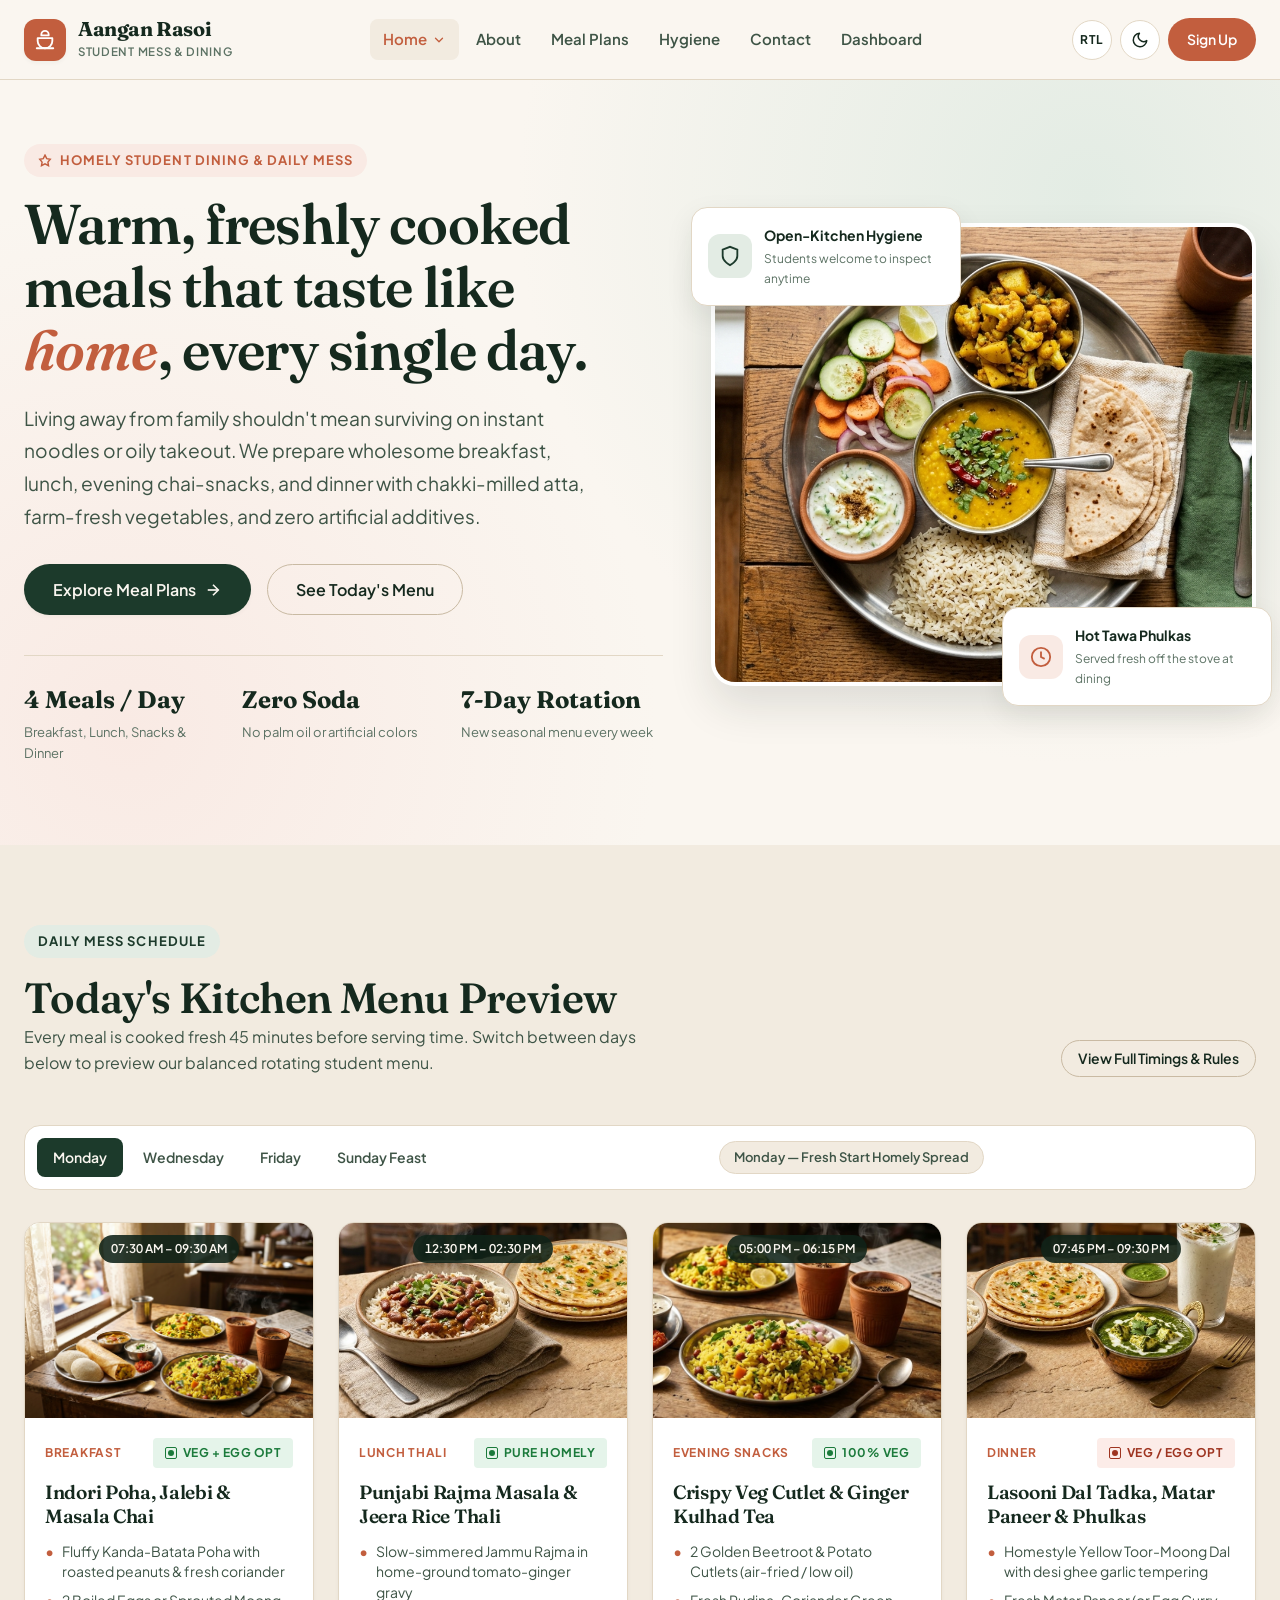
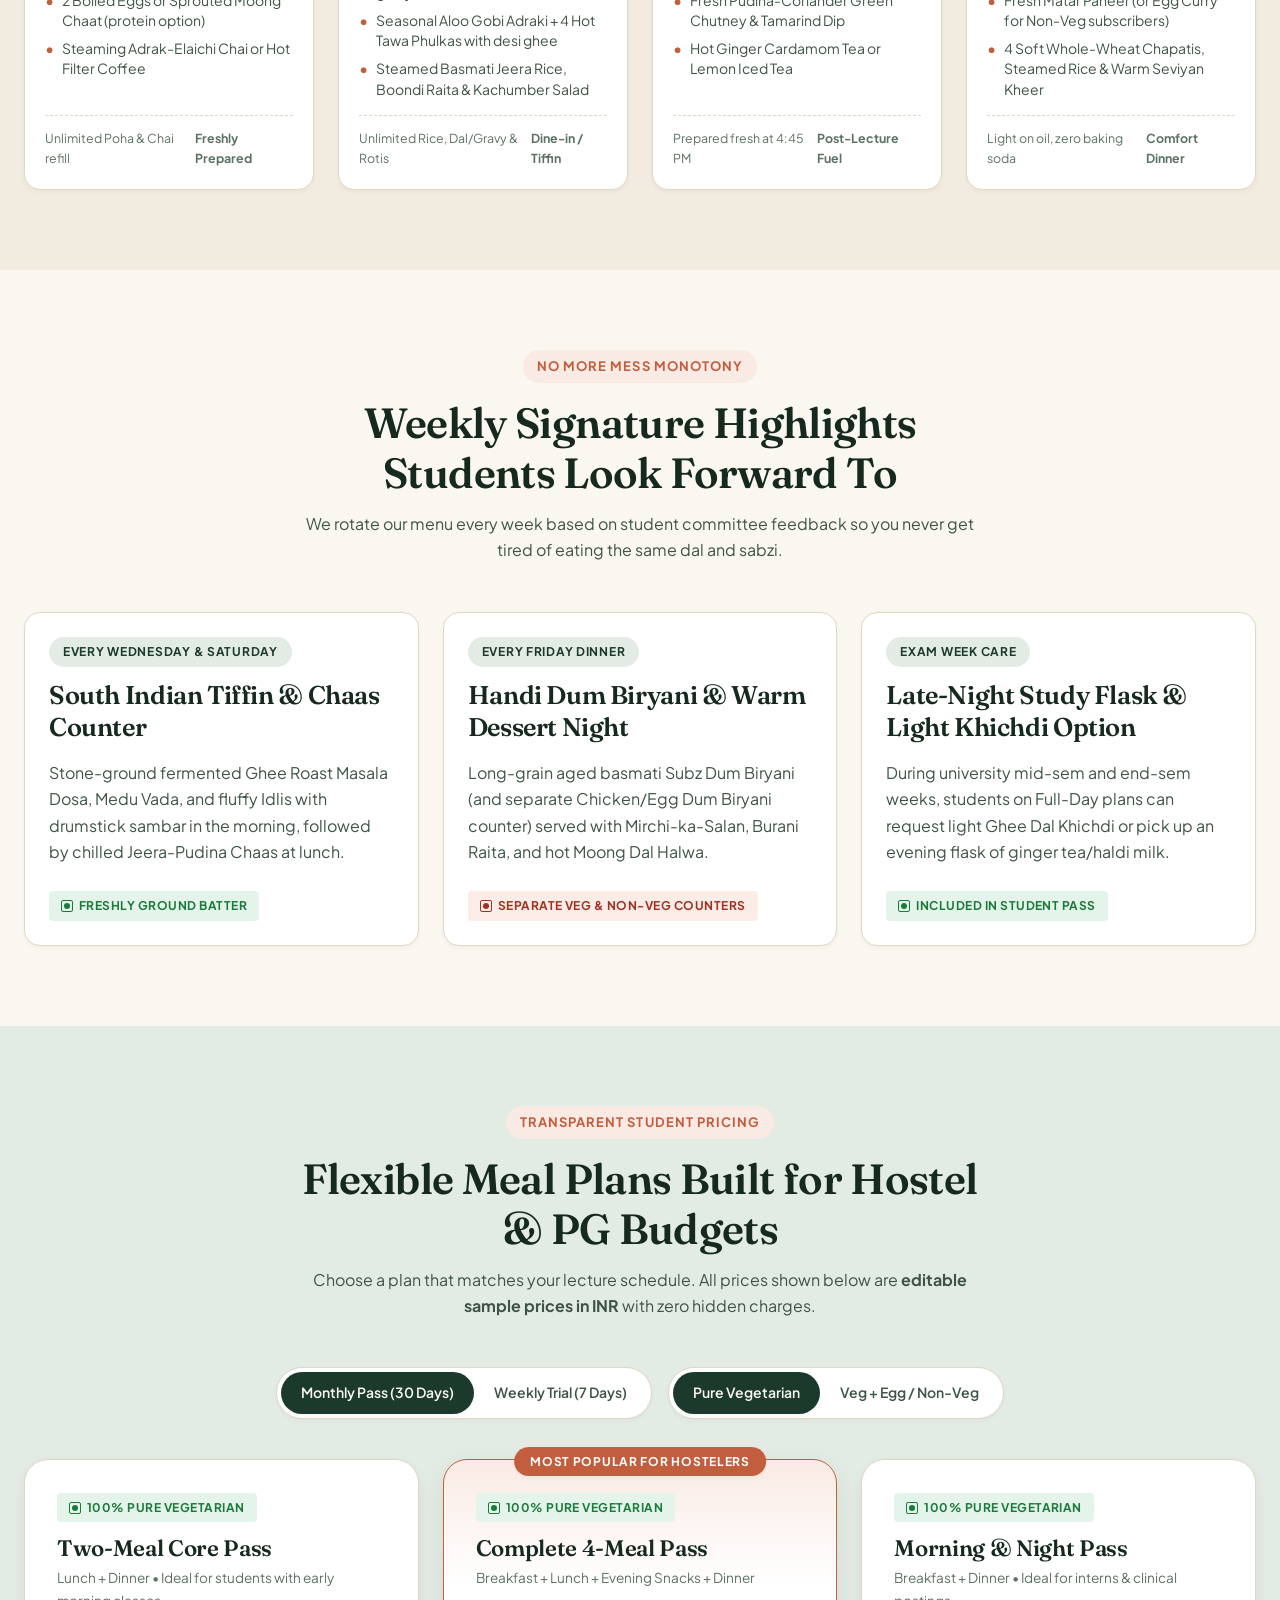
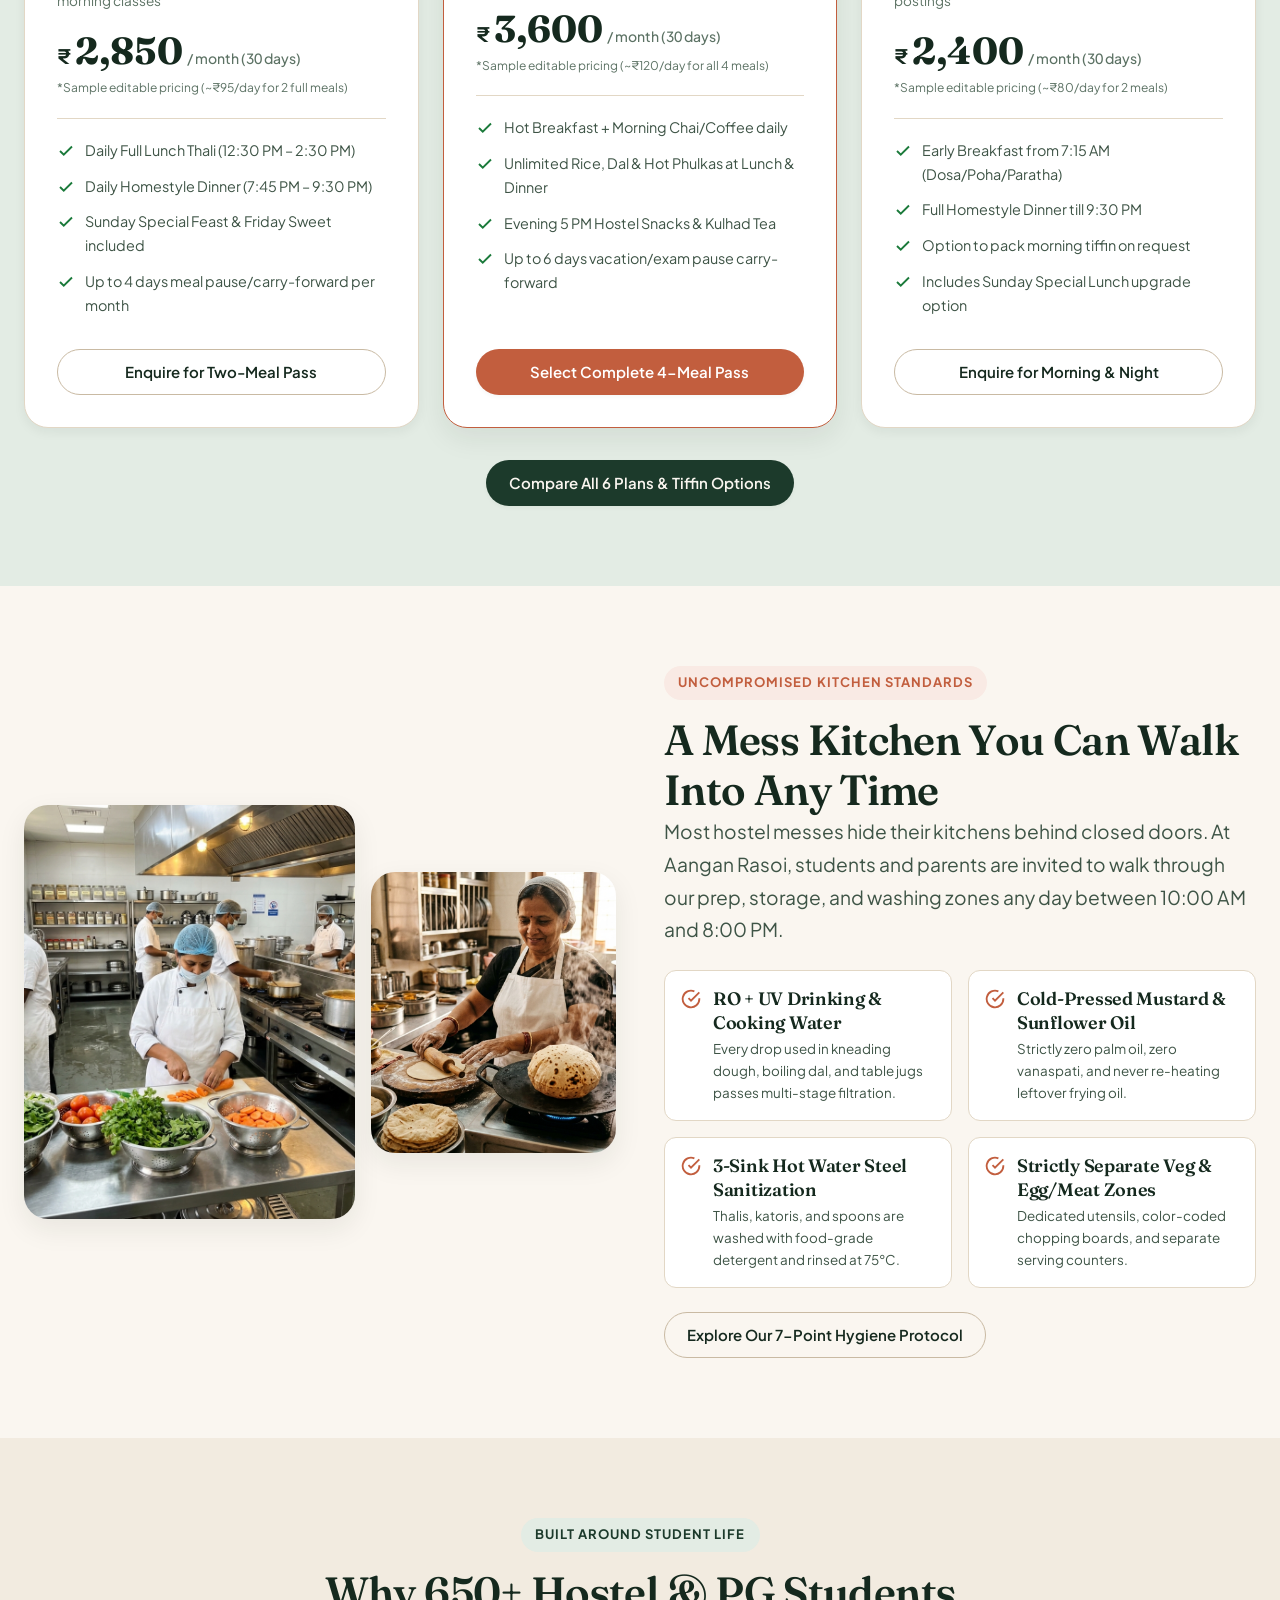
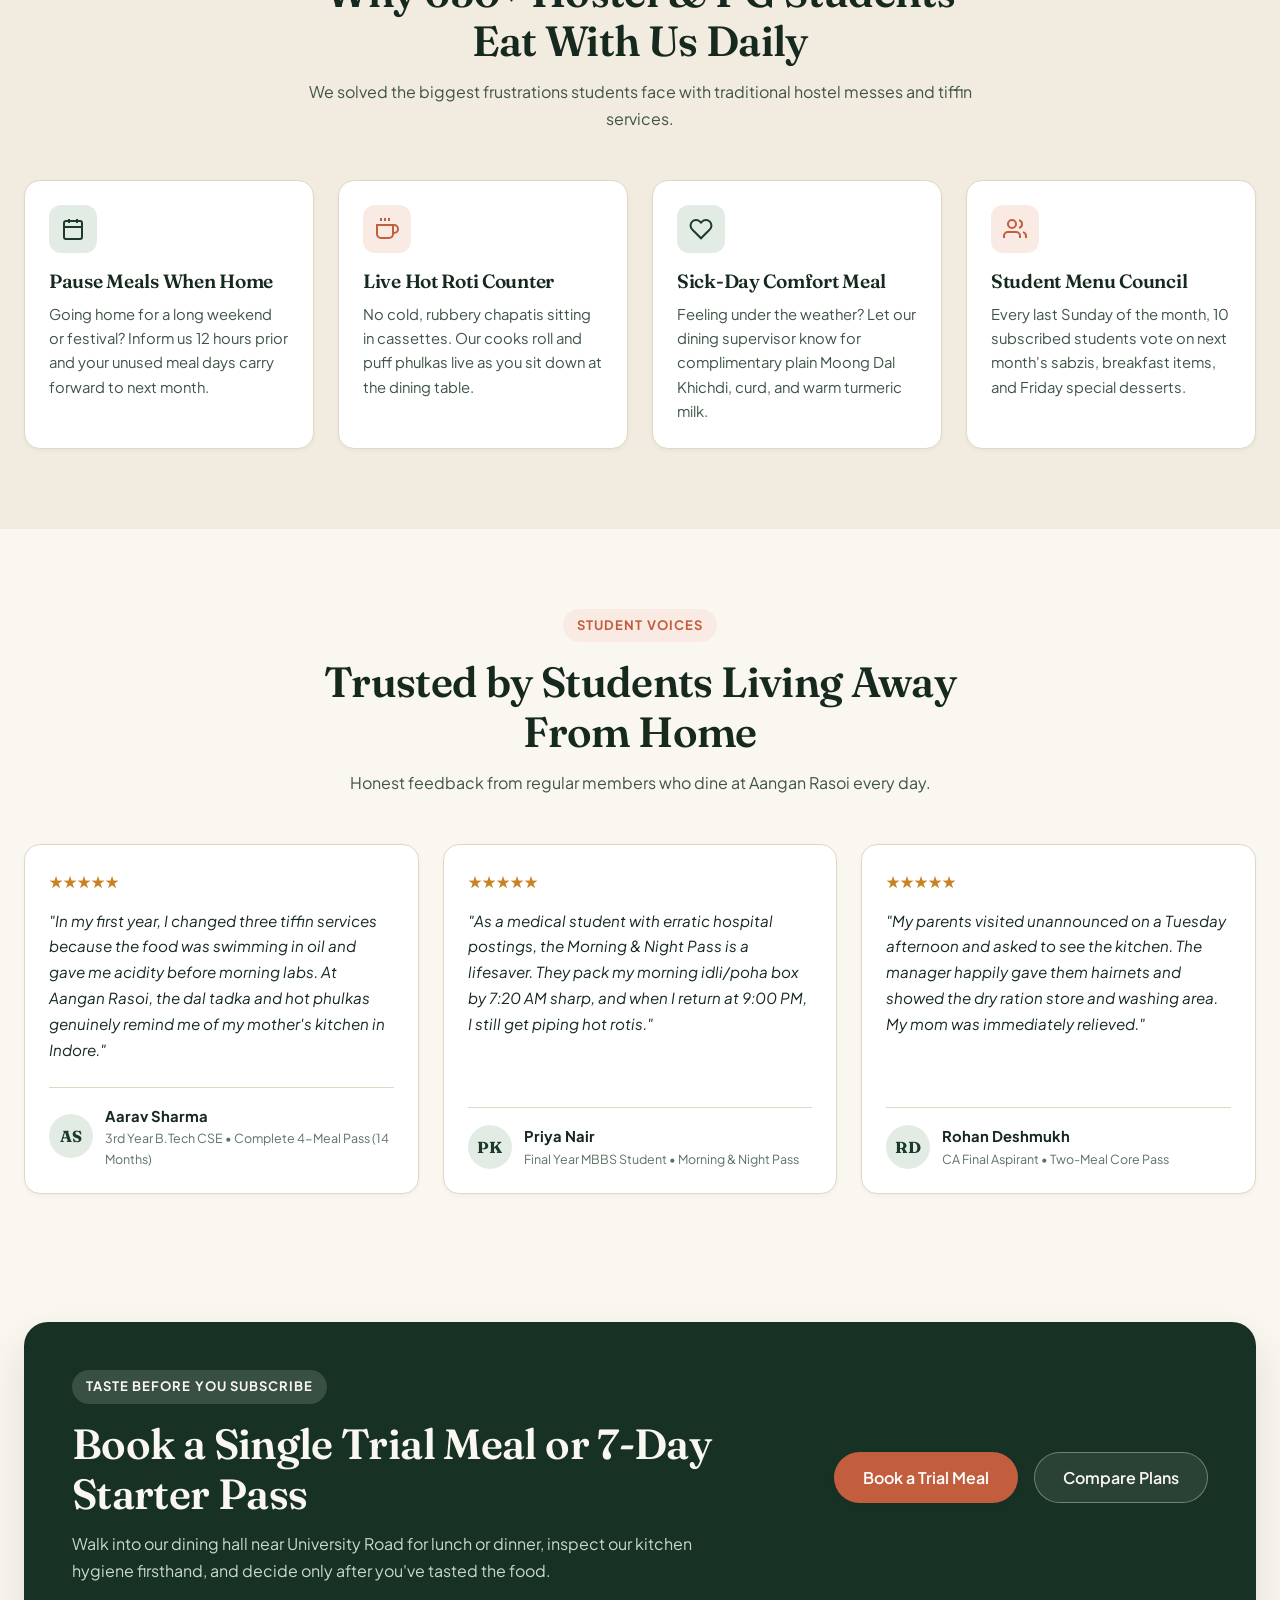
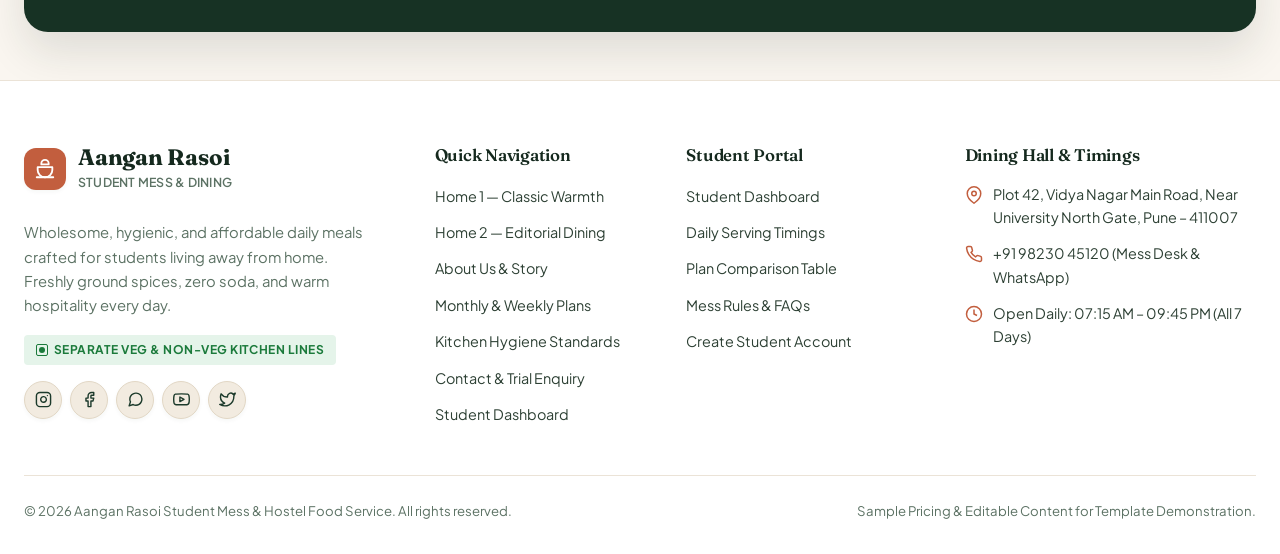
==== commit d8396d1e: "Your commit message" ====
--- a/index.html
+++ b/index.html
@@ -231,8 +231,8 @@
           <!-- Breakfast Card -->
           <article class="meal-slot-card" data-meal-slot="breakfast">
             <div class="meal-slot-img">
-              <img src="assets/images/south-indian-morning.jpg"
-                alt="Morning hostel breakfast spread with crispy masala dosa, idli, vada and sambar" width="400"
+              <img src="assets/images/breakfast-spread.jpg"
+                alt="Indori Poha, Jalebi &amp; Masala Chai breakfast spread" width="400"
                 height="260" loading="lazy" />
               <span class="meal-time-pill">07:30 AM – 09:30 AM</span>
             </div>
@@ -257,8 +257,8 @@
           <!-- Lunch Card -->
           <article class="meal-slot-card" data-meal-slot="lunch">
             <div class="meal-slot-img">
-              <img src="assets/images/lunch-thali-mess.jpg"
-                alt="Authentic 5-compartment stainless steel Indian hostel mess lunch thali with dal, rice, aloo gobi and rotis"
+              <img src="assets/images/lunch-rajma.jpg"
+                alt="Punjabi Rajma Masala &amp; Jeera Rice Thali"
                 width="400" height="260" loading="lazy" />
               <span class="meal-time-pill">12:30 PM – 02:30 PM</span>
             </div>
@@ -283,8 +283,8 @@
           <!-- Evening Snacks Card -->
           <article class="meal-slot-card" data-meal-slot="snacks">
             <div class="meal-slot-img">
-              <img src="assets/images/hostel-snacks-samosa.jpg"
-                alt="Evening tea time hostel snacks with hot crispy samosas, cutlets and kulhad chai" width="400"
+              <img src="assets/images/snacks-chai.jpg"
+                alt="Crispy Veg Cutlet &amp; Ginger Kulhad Tea" width="400"
                 height="260" loading="lazy" />
               <span class="meal-time-pill">05:00 PM – 06:15 PM</span>
             </div>
@@ -293,9 +293,9 @@
                 <span class="meal-slot-type">Evening Snacks</span>
                 <span class="diet-badge diet-badge-veg"><span class="fssai-dot"></span> 100% Veg</span>
               </div>
-              <h3 class="meal-slot-title">Crispy Samosa &amp; Ginger Kulhad Tea</h3>
+              <h3 class="meal-slot-title">Crispy Veg Cutlet &amp; Ginger Kulhad Tea</h3>
               <ul class="meal-items-list">
-                <li>2 Golden Potato-Peas Samosas &amp; Beetroot Cutlets (low oil)</li>
+                <li>2 Golden Beetroot &amp; Potato Cutlets (air-fried / low oil)</li>
                 <li>Fresh Pudina-Coriander Green Chutney &amp; Tamarind Dip</li>
                 <li>Hot Ginger Cardamom Tea or Lemon Iced Tea</li>
               </ul>
@@ -309,8 +309,8 @@
           <!-- Dinner Card -->
           <article class="meal-slot-card" data-meal-slot="dinner">
             <div class="meal-slot-img">
-              <img src="assets/images/dinner-homestyle.jpg"
-                alt="Comforting homestyle hostel dinner with kadai paneer, dal fry, hot tawa chapatis and rice"
+              <img src="assets/images/dinner-paneer.jpg"
+                alt="Lasooni Dal Tadka, Matar Paneer &amp; Phulkas"
                 width="400" height="260" loading="lazy" />
               <span class="meal-time-pill">07:45 PM – 09:30 PM</span>
             </div>
@@ -789,7 +789,7 @@
       <div class="footer-grid">
         <div class="footer-brand">
           <a href="index.html" class="brand-logo">
-            <span class="brand-mark" style="background-color: var(--brand-terracotta); color: #fff;">
+            <span class="brand-mark">
               <svg width="22" height="22" viewBox="0 0 24 24" fill="none" stroke="currentColor" stroke-width="2"
                 stroke-linecap="round" stroke-linejoin="round" aria-hidden="true">
                 <path d="M12 2a4 4 0 0 1 4 4v1H8V6a4 4 0 0 1 4-4z" />
@@ -918,6 +918,13 @@
     </div>
   </footer>
 
+  <!-- Back to Top Floating Button -->
+  <button type="button" id="back-to-top" class="back-to-top" aria-label="Back to top" title="Back to top">
+    <svg viewBox="0 0 24 24" fill="none" stroke="currentColor" stroke-width="2.5" stroke-linecap="round" stroke-linejoin="round" aria-hidden="true">
+      <polyline points="18 15 12 9 6 15"></polyline>
+    </svg>
+  </button>
+
   <script src="js/main.js"></script>
 </body>
 
--- a/css/styles.css
+++ b/css/styles.css
@@ -1041,26 +1041,38 @@
   border-radius: var(--radius-xs);
   text-transform: uppercase;
   letter-spacing: 0.04em;
-  align-self: center;
-  margin-inline: auto;
-  text-align: center;
-}
-
-/* Ensure all tags, badges & ribbons inside any cards are strictly centered */
+  align-self: flex-start;
+  margin-inline: 0;
+  text-align: left;
+}
+
+/* Ensure card headers, badges, and text align cleanly without awkward centering */
 .pricing-card .diet-badge,
 .feature-card .diet-badge,
-.meal-slot-card .diet-badge,
 .card .diet-badge,
 .pricing-card .eyebrow,
 .feature-card .eyebrow,
-.meal-slot-card .eyebrow,
 .pricing-card .pill-tag,
 .feature-card .pill-tag,
 .pricing-card .highlight-day-badge,
 .feature-card .highlight-day-badge {
-  align-self: center !important;
-  margin-inline: auto !important;
-  text-align: center !important;
+  align-self: flex-start !important;
+  margin-inline: 0 !important;
+  text-align: left !important;
+}
+
+html[dir="rtl"] .pricing-card .diet-badge,
+html[dir="rtl"] .feature-card .diet-badge,
+html[dir="rtl"] .card .diet-badge,
+html[dir="rtl"] .pricing-card .eyebrow,
+html[dir="rtl"] .feature-card .eyebrow,
+html[dir="rtl"] .pricing-card .pill-tag,
+html[dir="rtl"] .feature-card .pill-tag,
+html[dir="rtl"] .pricing-card .highlight-day-badge,
+html[dir="rtl"] .feature-card .highlight-day-badge {
+  align-self: flex-start !important;
+  margin-inline: 0 !important;
+  text-align: right !important;
 }
 
 .diet-badge-veg {
@@ -1394,6 +1406,48 @@
 
   .editorial-main-visual {
     min-height: 300px;
+  }
+}
+
+@media (max-width: 768px) {
+  .editorial-main-visual {
+    min-height: auto;
+    height: auto;
+    overflow: visible;
+    background: transparent;
+  }
+
+  .editorial-main-visual img {
+    border-radius: var(--radius-xl);
+    height: 250px;
+    object-fit: cover;
+    display: block;
+    width: 100%;
+  }
+
+  /* Keep badge text & caption below the image on mobile & small viewports */
+  .editorial-overlay-caption {
+    position: static;
+    margin-top: var(--space-3);
+    border-radius: var(--radius-lg);
+    background: var(--bg-surface);
+    color: var(--text-primary);
+    border: 1px solid var(--border-subtle);
+    box-shadow: var(--shadow-sm);
+    padding: var(--space-4);
+    display: flex;
+    flex-direction: column;
+    align-items: flex-start;
+    gap: var(--space-2);
+  }
+
+  .editorial-overlay-caption [style*="color: #E07A5B"] {
+    color: var(--brand-terracotta) !important;
+  }
+
+  .editorial-overlay-caption a.btn {
+    width: 100%;
+    margin-top: var(--space-2);
   }
 }
 
@@ -1502,12 +1556,17 @@
 
 .meal-slot-header {
   display: flex;
-  flex-direction: column;
-  align-items: center;
-  justify-content: center;
-  text-align: center;
-  gap: 6px;
+  flex-direction: row;
+  align-items: center;
+  justify-content: space-between;
+  text-align: left;
+  gap: var(--space-2);
   margin-bottom: var(--space-3);
+  width: 100%;
+}
+
+html[dir="rtl"] .meal-slot-header {
+  text-align: right;
 }
 
 .meal-slot-type {
@@ -1516,8 +1575,17 @@
   text-transform: uppercase;
   letter-spacing: 0.06em;
   color: var(--brand-terracotta);
-  text-align: center;
-  display: block;
+  text-align: left;
+  display: block;
+}
+
+html[dir="rtl"] .meal-slot-type {
+  text-align: right;
+}
+
+.meal-slot-header .diet-badge {
+  margin: 0 !important;
+  align-self: center !important;
 }
 
 .meal-slot-title {
@@ -1593,8 +1661,8 @@
 }
 
 .highlight-day-badge {
-  align-self: center;
-  margin-inline: auto;
+  align-self: flex-start !important;
+  margin-inline: 0 !important;
   font-size: 0.75rem;
   font-weight: 700;
   text-transform: uppercase;
@@ -1603,8 +1671,12 @@
   border-radius: var(--radius-pill);
   background-color: var(--bg-sage-tint);
   color: var(--brand-primary);
-  text-align: center;
+  text-align: left !important;
   display: inline-flex;
+}
+
+html[dir="rtl"] .highlight-day-badge {
+  text-align: right !important;
 }
 
 /* ==========================================================================
@@ -1778,7 +1850,7 @@
 }
 
 /* ==========================================================================
-   TABLET & 1024PX RESPONSIVE CARD GRIDS (2 PER ROW, ODD LAST IN CENTER, BIG CARD 1 IN ROW)
+   TABLET & 1024PX RESPONSIVE CARD GRIDS (UNIFORM 2 PER ROW, EQUAL SIZES & ALIGNMENT)
    ========================================================================== */
 @media (max-width: 1024px) and (min-width: 641px) {
 
@@ -1791,24 +1863,37 @@
   .testimonials-grid {
     grid-template-columns: repeat(2, 1fr) !important;
     gap: var(--space-6);
-  }
-
-  /* When there is an odd number of items, center the last item */
+    align-items: stretch !important;
+  }
+
+  /* Pricing cards strictly equal size in tablet & 1024*1366px view */
+  .pricing-grid .pricing-card,
+  .pricing-grid-4 .pricing-card,
+  .features-grid-4 .feature-card {
+    grid-column: auto !important;
+    width: 100% !important;
+    max-width: none !important;
+    height: 100% !important;
+    display: flex !important;
+    flex-direction: column !important;
+  }
+
+  .pricing-card .btn,
+  .feature-card .btn {
+    margin-top: auto !important;
+  }
+
+  /* When there is an odd number of items, center the last item and keep exact same width */
   .pricing-grid> :last-child:nth-child(odd),
-  .pricing-grid-4> :last-child:nth-child(odd),
   .features-grid-3> :last-child:nth-child(odd),
-  .features-grid-4> :last-child:nth-child(odd),
-  .today-menu-grid> :last-child:nth-child(odd),
-  .weekly-highlights-grid> :last-child:nth-child(odd),
   .testimonials-grid> :last-child:nth-child(odd) {
     grid-column: 1 / -1 !important;
     justify-self: center !important;
     width: 100% !important;
-    max-width: 540px !important;
-  }
-
-  /* Big card 1 in one row */
-  .pricing-card.featured,
+    max-width: calc((100% - var(--space-6)) / 2) !important;
+  }
+
+  /* Big standalone visual cards */
   .card-big,
   .feature-card-big {
     grid-column: 1 / -1 !important;
@@ -2315,18 +2400,25 @@
 }
 
 .auth-top-controls {
-  position: absolute;
-  top: var(--space-4);
-  right: var(--space-6);
-  display: flex;
-  align-items: center;
+  width: 100%;
+  max-width: 490px;
+  display: flex;
+  align-items: center;
+  justify-content: space-between;
   gap: var(--space-2);
+  margin-bottom: var(--space-3);
+  padding-inline: var(--space-1);
   z-index: 10;
 }
 
+.auth-top-controls-actions {
+  display: flex;
+  align-items: center;
+  gap: var(--space-2);
+}
+
 html[dir="rtl"] .auth-top-controls {
-  right: auto;
-  left: var(--space-6);
+  direction: rtl;
 }
 
 .auth-card {
@@ -2957,25 +3049,161 @@
   }
 
   .dashboard-section-box {
-    padding: var(--space-5);
+    padding: var(--space-4) var(--space-3);
   }
 
   .dashboard-topbar {
     gap: var(--space-2);
+    flex-wrap: nowrap !important;
+    padding: var(--space-3) var(--space-3);
+  }
+
+  .dashboard-topbar-left {
+    min-width: 0;
+    gap: var(--space-2);
+    display: flex;
+    align-items: center;
+  }
+
+  .dashboard-hamburger-btn {
+    width: 38px !important;
+    height: 38px !important;
+    min-width: 38px !important;
+    flex-shrink: 0 !important;
+    padding: 0 !important;
   }
 
   .dashboard-welcome-heading {
-    font-size: 1.25rem;
+    font-size: 1.05rem;
+    white-space: nowrap;
+    overflow: hidden;
+    text-overflow: ellipsis;
   }
 
   .dashboard-welcome-sub {
-    font-size: 0.78rem;
-  }
-}
-
-  .dashboard-section-box {
-    padding: var(--space-5);
-  }
+    display: none;
+  }
+
+  .dashboard-topbar-profile-info {
+    display: none;
+  }
+
+  .dashboard-topbar-profile {
+    padding: 2px !important;
+    background: transparent !important;
+    border: none !important;
+    box-shadow: none !important;
+  }
+
+  .invoices-table th,
+  .invoices-table td {
+    padding: 8px 10px !important;
+    font-size: 0.8rem !important;
+  }
+}
+
+@media (max-width: 480px) {
+  .brand-tagline {
+    display: none !important;
+  }
+
+  .nav-actions {
+    gap: 6px !important;
+  }
+
+  .mobile-menu-toggle {
+    width: 38px !important;
+    height: 38px !important;
+    min-width: 38px !important;
+    flex-shrink: 0 !important;
+    padding: 0 !important;
+  }
+
+  .theme-toggle,
+  .rtl-toggle {
+    width: 38px !important;
+    height: 38px !important;
+    min-width: 38px !important;
+    flex-shrink: 0 !important;
+    padding: 0 !important;
+  }
+}
+
+[data-theme="dark"] input[type="date"] {
+  color-scheme: dark;
+}
+    padding: 8px 10px !important;
+    font-size: 0.8rem !important;
+  }
+}
+
+/* Dashboard Topbar Right (Profile, RTL, Theme in Top Right Corner) */
+.dashboard-topbar-right {
+  display: flex;
+  align-items: center;
+  gap: var(--space-3);
+  margin-left: auto;
+}
+
+.dashboard-topbar-profile {
+  display: flex;
+  align-items: center;
+  gap: var(--space-2);
+  padding: 4px 12px 4px 6px;
+  background-color: var(--bg-surface);
+  border: 1px solid var(--border-subtle);
+  border-radius: var(--radius-pill);
+  box-shadow: var(--shadow-xs);
+}
+
+.dashboard-topbar-profile-info {
+  display: flex;
+  flex-direction: column;
+  line-height: 1.2;
+}
+
+/* Calendar Date Input High-Contrast Indicator in Dark Mode */
+[data-theme="dark"] input[type="date"]::-webkit-calendar-picker-indicator {
+  filter: invert(1) brightness(1.2) contrast(1.1);
+  cursor: pointer;
+  opacity: 0.9;
+}
+
+input[type="date"]::-webkit-calendar-picker-indicator {
+  cursor: pointer;
+  padding: 4px;
+  border-radius: var(--radius-xs);
+  transition: opacity var(--transition-fast);
+}
+
+input[type="date"]::-webkit-calendar-picker-indicator:hover {
+  opacity: 1;
+}
+
+/* Invoices Table Compact Responsiveness */
+.invoices-table {
+  width: 100%;
+  border-collapse: collapse;
+}
+
+.invoices-table th,
+.invoices-table td {
+  padding: var(--space-3) var(--space-4);
+  border-bottom: 1px solid var(--border-subtle);
+  font-size: 0.875rem;
+  text-align: left;
+}
+
+html[dir="rtl"] .invoices-table th,
+html[dir="rtl"] .invoices-table td {
+  text-align: right;
+}
+
+.invoices-table th {
+  background-color: var(--bg-secondary);
+  font-family: var(--font-heading);
+  font-weight: 600;
+  color: var(--text-primary);
 }
 
 /* ==========================================================================
@@ -3221,4 +3449,71 @@
     grid-template-columns: 1fr;
     gap: var(--space-8);
   }
+}
+
+/* ==========================================================================
+   UNIFIED BRAND LOGO COLOR ACROSS HEADER, FOOTER, AUTH, DASHBOARD
+   ========================================================================== */
+.brand-mark,
+.site-footer .brand-mark,
+.auth-brand-center .brand-mark,
+.dashboard-sidebar-brand .brand-mark {
+  background-color: var(--brand-terracotta) !important;
+  color: #FFFFFF !important;
+}
+
+/* ==========================================================================
+   BACK TO TOP FLOATING BUTTON (ALL PAGES)
+   ========================================================================== */
+.back-to-top {
+  position: fixed;
+  bottom: 28px;
+  right: 28px;
+  width: 44px;
+  height: 44px;
+  border-radius: var(--radius-pill);
+  background-color: var(--brand-terracotta);
+  color: #FFFFFF;
+  display: inline-flex;
+  align-items: center;
+  justify-content: center;
+  box-shadow: 0 6px 18px rgba(194, 94, 62, 0.35);
+  border: 1.5px solid rgba(255, 255, 255, 0.25);
+  cursor: pointer;
+  z-index: 990;
+  opacity: 0;
+  visibility: hidden;
+  transform: translateY(16px);
+  transition: opacity 0.28s cubic-bezier(0.16, 1, 0.3, 1),
+    transform 0.28s cubic-bezier(0.16, 1, 0.3, 1),
+    background-color var(--transition-fast),
+    box-shadow var(--transition-fast);
+}
+
+.back-to-top.visible {
+  opacity: 1;
+  visibility: visible;
+  transform: translateY(0);
+}
+
+.back-to-top:hover {
+  background-color: var(--brand-terracotta-hover);
+  box-shadow: 0 8px 24px rgba(194, 94, 62, 0.45);
+  transform: translateY(-3px);
+}
+
+.back-to-top:focus-visible {
+  outline: 2px solid var(--border-focus);
+  outline-offset: 3px;
+}
+
+.back-to-top svg {
+  width: 20px;
+  height: 20px;
+  stroke: currentColor;
+}
+
+html[dir="rtl"] .back-to-top {
+  right: auto;
+  left: 28px;
 }
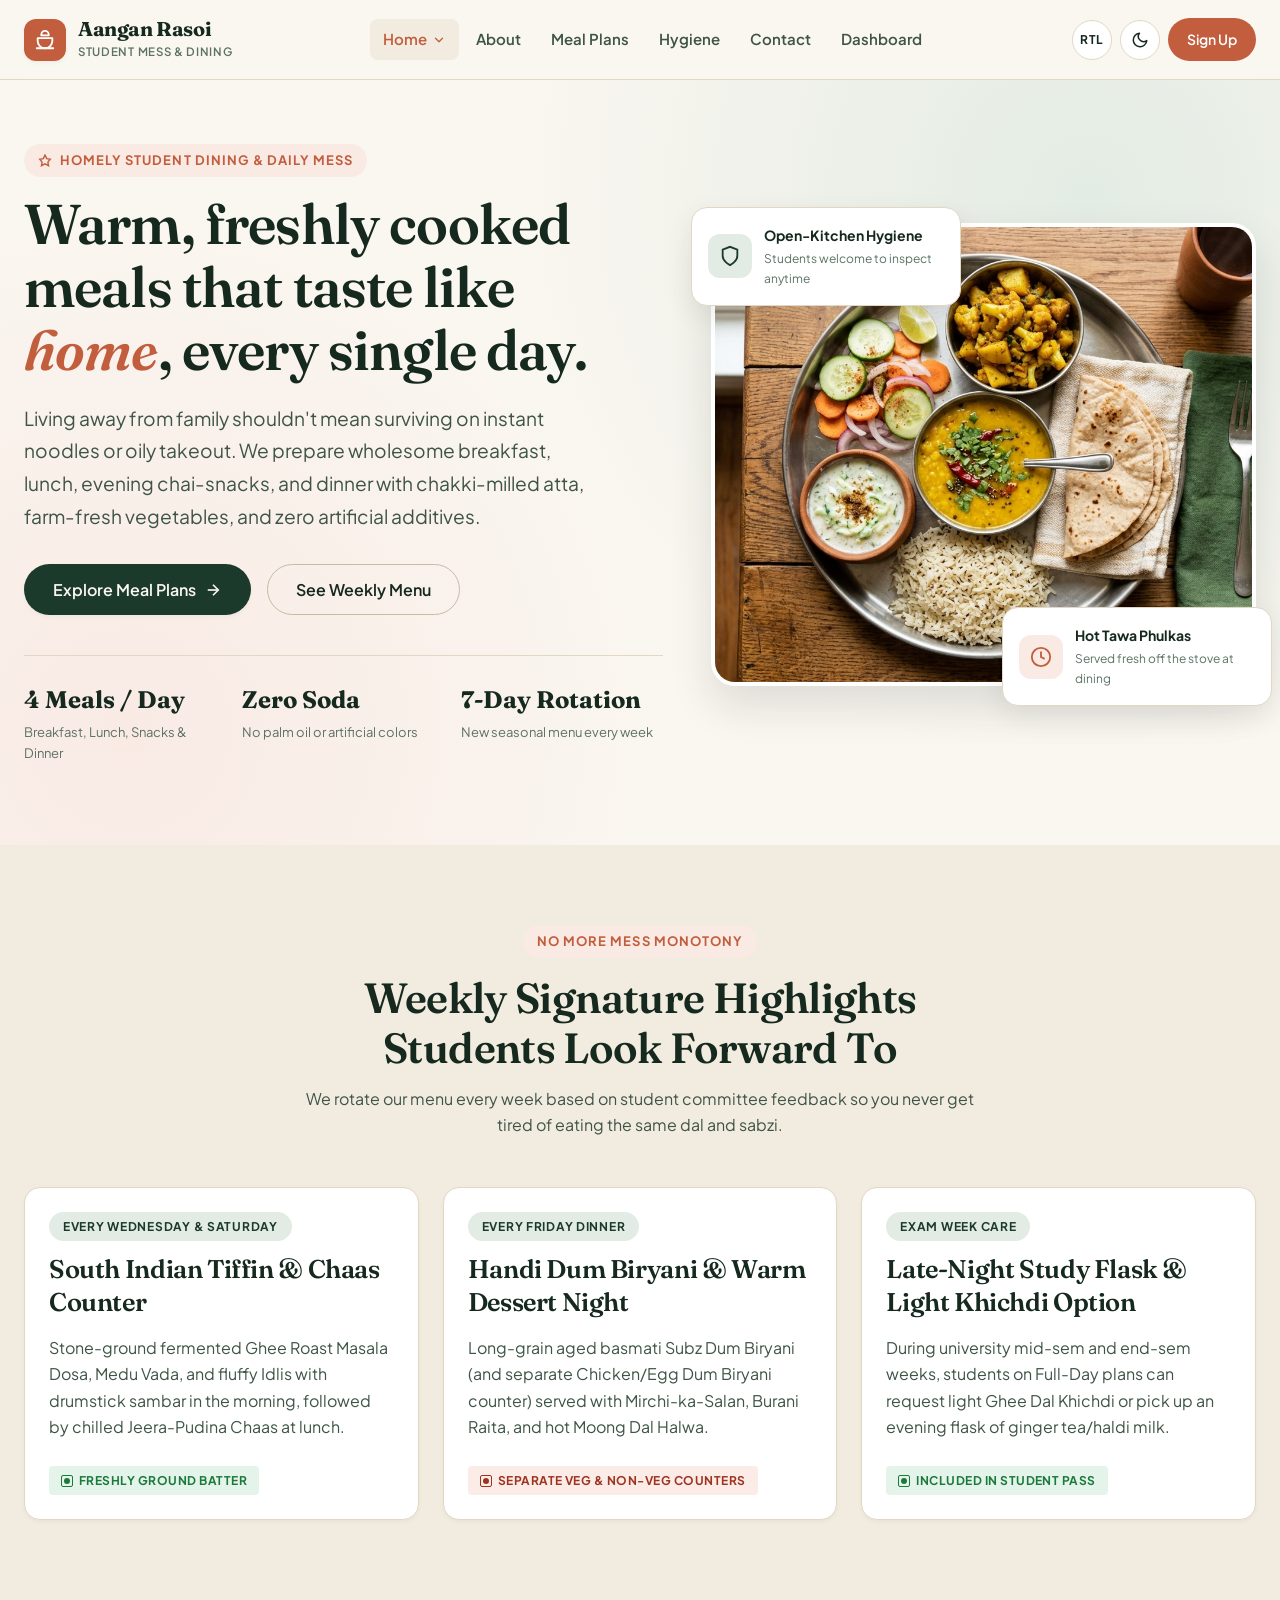
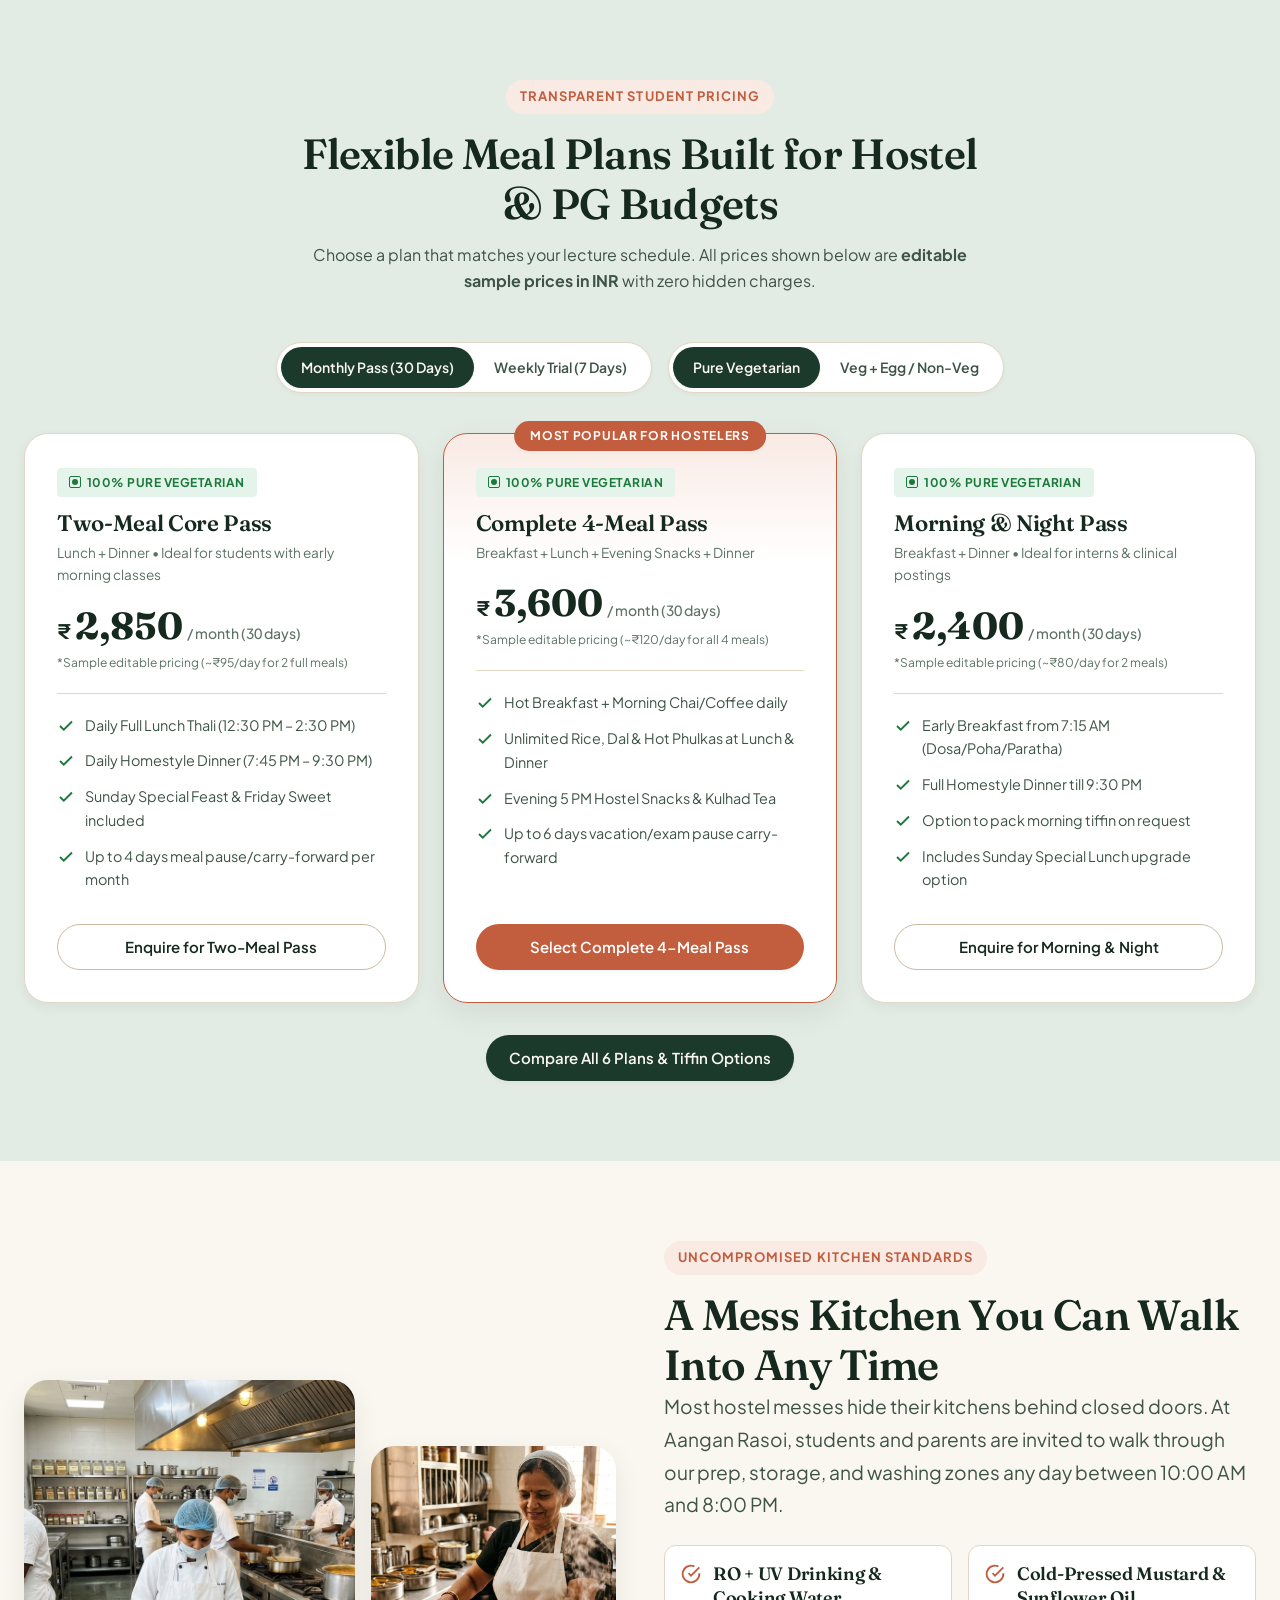
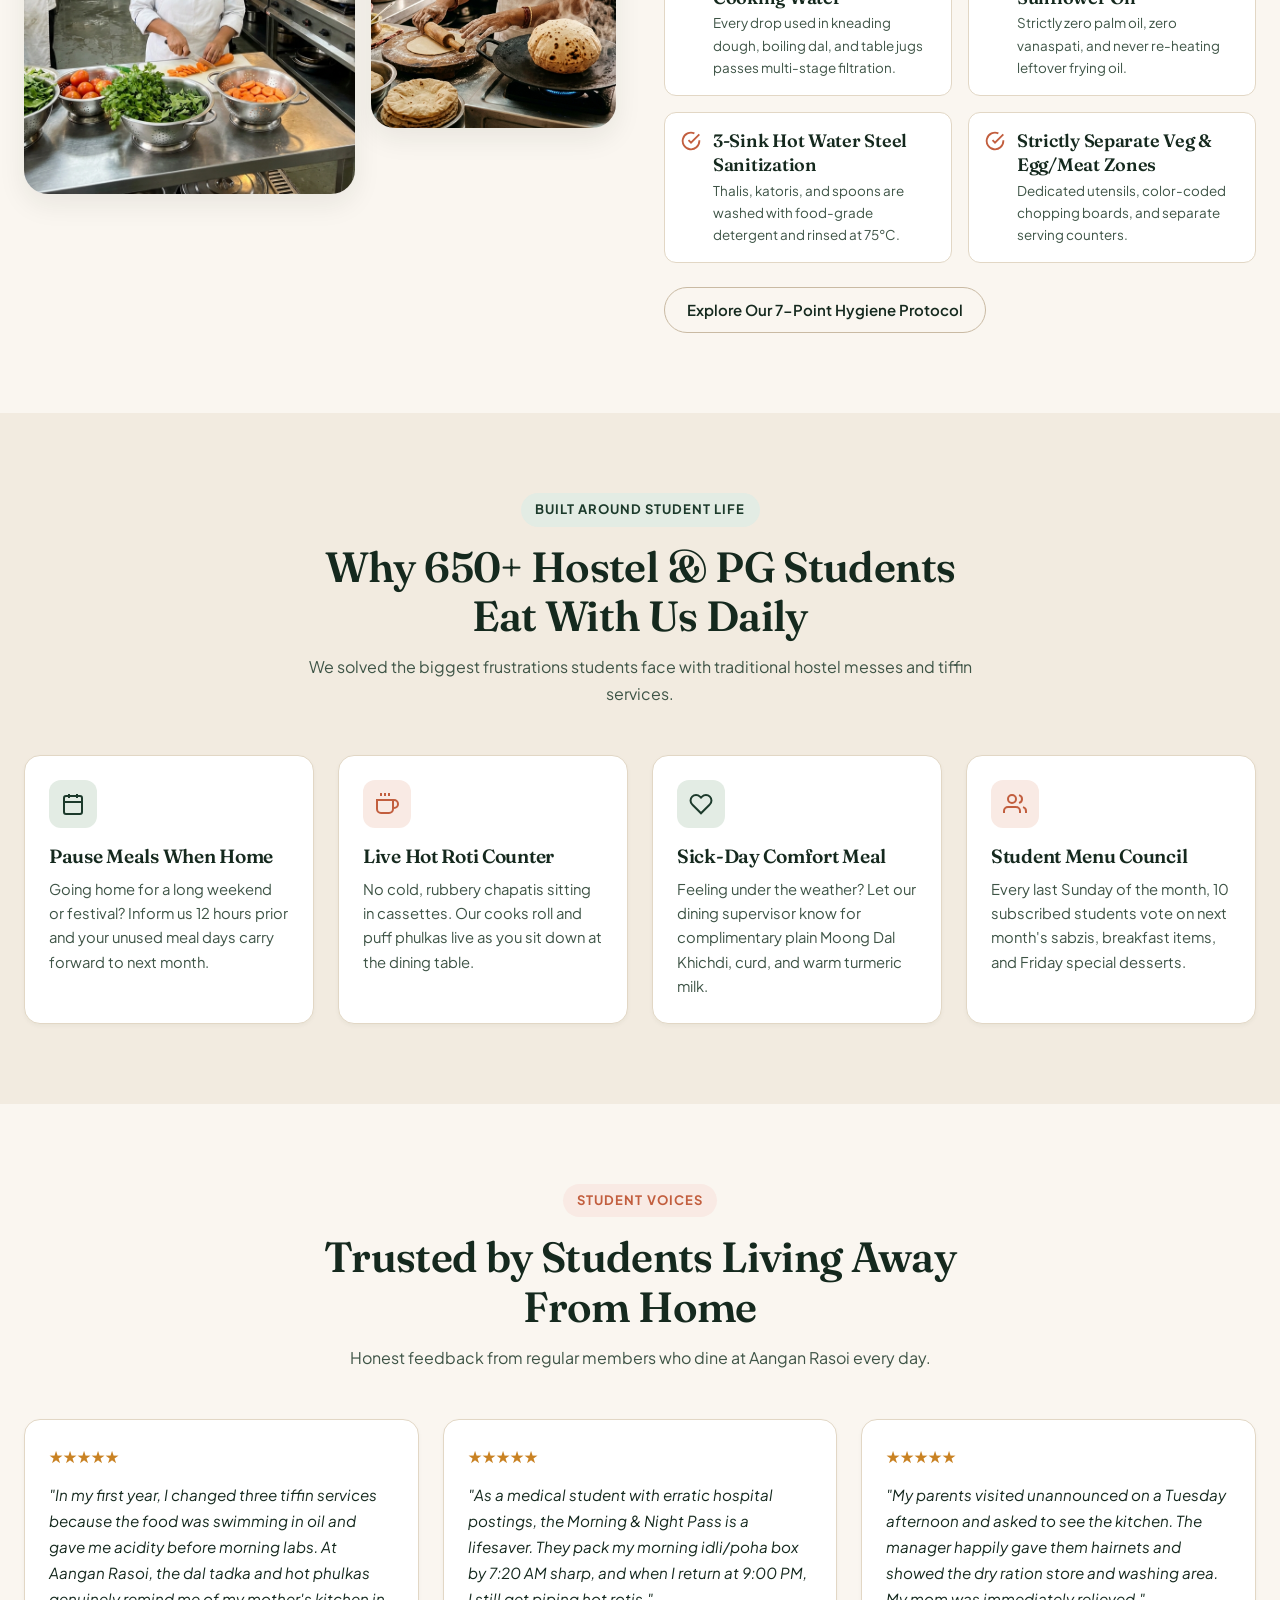
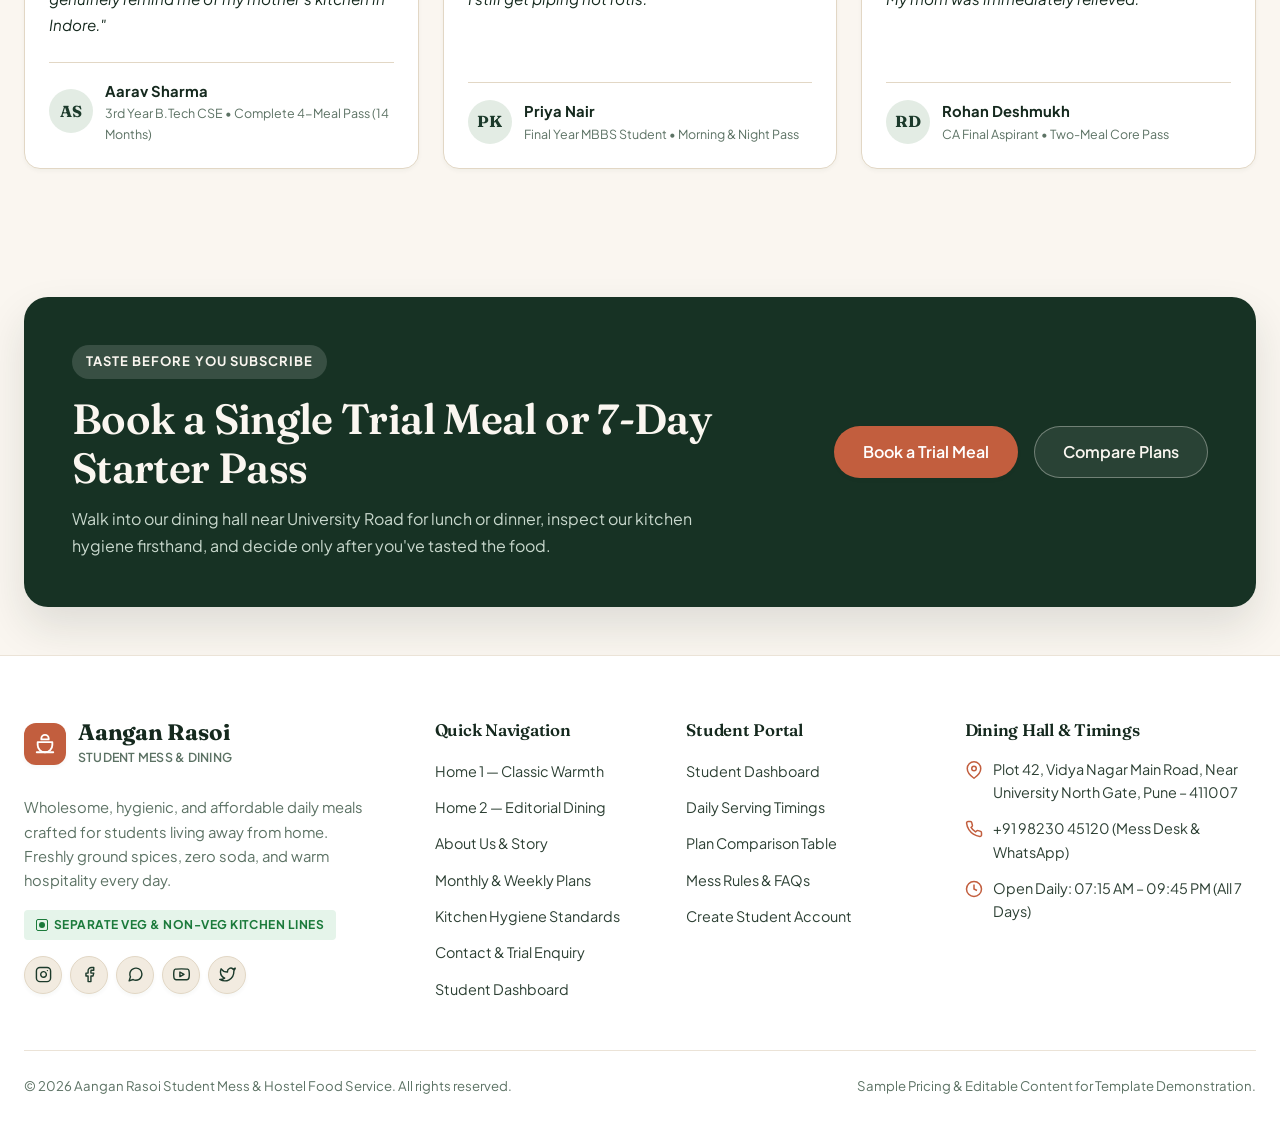
==== commit 1b40b587: "Your commit message" ====
--- a/index.html
+++ b/index.html
@@ -148,7 +148,7 @@
                 <polyline points="12 5 19 12 12 19"></polyline>
               </svg>
             </a>
-            <a href="#todays-menu" class="btn btn-outline btn-lg">See Today's Menu</a>
+            <a href="home-2.html#weekly-matrix" class="btn btn-outline btn-lg">See Weekly Menu</a>
           </div>
 
           <div class="hero-trust-strip">
@@ -204,139 +204,8 @@
       </div>
     </section>
 
-    <!-- ======================= TODAY'S MENU PREVIEW ======================= -->
-    <section id="todays-menu" class="section bg-secondary">
-      <div class="container">
-        <div class="section-header-split">
-          <div class="header-copy">
-            <span class="eyebrow eyebrow-sage">Daily Mess Schedule</span>
-            <h2>Today's Kitchen Menu Preview</h2>
-            <p>Every meal is cooked fresh 45 minutes before serving time. Switch between days below to preview our
-              balanced rotating student menu.</p>
-          </div>
-          <a href="meal-plans.html#serving-schedule" class="btn btn-outline btn-sm">View Full Timings &amp; Rules</a>
-        </div>
-
-        <div class="menu-tabs-bar">
-          <div class="day-selector" role="tablist" aria-label="Select day of the week">
-            <button type="button" class="day-btn active" data-menu-day="monday" role="tab">Monday</button>
-            <button type="button" class="day-btn" data-menu-day="wednesday" role="tab">Wednesday</button>
-            <button type="button" class="day-btn" data-menu-day="friday" role="tab">Friday</button>
-            <button type="button" class="day-btn" data-menu-day="sunday" role="tab">Sunday Feast</button>
-          </div>
-          <span class="pill-tag" id="active-menu-day-label">Monday — Fresh Start Homely Spread</span>
-        </div>
-
-        <div class="today-menu-grid">
-          <!-- Breakfast Card -->
-          <article class="meal-slot-card" data-meal-slot="breakfast">
-            <div class="meal-slot-img">
-              <img src="assets/images/breakfast-spread.jpg"
-                alt="Indori Poha, Jalebi &amp; Masala Chai breakfast spread" width="400"
-                height="260" loading="lazy" />
-              <span class="meal-time-pill">07:30 AM – 09:30 AM</span>
-            </div>
-            <div class="meal-slot-body">
-              <div class="meal-slot-header">
-                <span class="meal-slot-type">Breakfast</span>
-                <span class="diet-badge diet-badge-veg"><span class="fssai-dot"></span> Veg + Egg Opt</span>
-              </div>
-              <h3 class="meal-slot-title">Indori Poha, Jalebi &amp; Masala Chai</h3>
-              <ul class="meal-items-list">
-                <li>Fluffy Kanda-Batata Poha with roasted peanuts &amp; fresh coriander</li>
-                <li>2 Boiled Eggs or Sprouted Moong Chaat (protein option)</li>
-                <li>Steaming Adrak-Elaichi Chai or Hot Filter Coffee</li>
-              </ul>
-              <div class="meal-slot-footer">
-                <span class="meal-slot-note">Unlimited Poha &amp; Chai refill</span>
-                <strong>Freshly Prepared</strong>
-              </div>
-            </div>
-          </article>
-
-          <!-- Lunch Card -->
-          <article class="meal-slot-card" data-meal-slot="lunch">
-            <div class="meal-slot-img">
-              <img src="assets/images/lunch-rajma.jpg"
-                alt="Punjabi Rajma Masala &amp; Jeera Rice Thali"
-                width="400" height="260" loading="lazy" />
-              <span class="meal-time-pill">12:30 PM – 02:30 PM</span>
-            </div>
-            <div class="meal-slot-body">
-              <div class="meal-slot-header">
-                <span class="meal-slot-type">Lunch Thali</span>
-                <span class="diet-badge diet-badge-veg"><span class="fssai-dot"></span> Pure Homely</span>
-              </div>
-              <h3 class="meal-slot-title">Punjabi Rajma Masala &amp; Jeera Rice Thali</h3>
-              <ul class="meal-items-list">
-                <li>Slow-simmered Jammu Rajma in home-ground tomato-ginger gravy</li>
-                <li>Seasonal Aloo Gobi Adraki + 4 Hot Tawa Phulkas with desi ghee</li>
-                <li>Steamed Basmati Jeera Rice, Boondi Raita &amp; Kachumber Salad</li>
-              </ul>
-              <div class="meal-slot-footer">
-                <span class="meal-slot-note">Unlimited Rice, Dal/Gravy &amp; Rotis</span>
-                <strong>Dine-in / Tiffin</strong>
-              </div>
-            </div>
-          </article>
-
-          <!-- Evening Snacks Card -->
-          <article class="meal-slot-card" data-meal-slot="snacks">
-            <div class="meal-slot-img">
-              <img src="assets/images/snacks-chai.jpg"
-                alt="Crispy Veg Cutlet &amp; Ginger Kulhad Tea" width="400"
-                height="260" loading="lazy" />
-              <span class="meal-time-pill">05:00 PM – 06:15 PM</span>
-            </div>
-            <div class="meal-slot-body">
-              <div class="meal-slot-header">
-                <span class="meal-slot-type">Evening Snacks</span>
-                <span class="diet-badge diet-badge-veg"><span class="fssai-dot"></span> 100% Veg</span>
-              </div>
-              <h3 class="meal-slot-title">Crispy Veg Cutlet &amp; Ginger Kulhad Tea</h3>
-              <ul class="meal-items-list">
-                <li>2 Golden Beetroot &amp; Potato Cutlets (air-fried / low oil)</li>
-                <li>Fresh Pudina-Coriander Green Chutney &amp; Tamarind Dip</li>
-                <li>Hot Ginger Cardamom Tea or Lemon Iced Tea</li>
-              </ul>
-              <div class="meal-slot-footer">
-                <span class="meal-slot-note">Prepared fresh at 4:45 PM</span>
-                <strong>Post-Lecture Fuel</strong>
-              </div>
-            </div>
-          </article>
-
-          <!-- Dinner Card -->
-          <article class="meal-slot-card" data-meal-slot="dinner">
-            <div class="meal-slot-img">
-              <img src="assets/images/dinner-paneer.jpg"
-                alt="Lasooni Dal Tadka, Matar Paneer &amp; Phulkas"
-                width="400" height="260" loading="lazy" />
-              <span class="meal-time-pill">07:45 PM – 09:30 PM</span>
-            </div>
-            <div class="meal-slot-body">
-              <div class="meal-slot-header">
-                <span class="meal-slot-type">Dinner</span>
-                <span class="diet-badge diet-badge-nonveg"><span class="fssai-dot"></span> Veg / Egg Opt</span>
-              </div>
-              <h3 class="meal-slot-title">Lasooni Dal Tadka, Matar Paneer &amp; Phulkas</h3>
-              <ul class="meal-items-list">
-                <li>Homestyle Yellow Toor-Moong Dal with desi ghee garlic tempering</li>
-                <li>Fresh Matar Paneer (or Egg Curry for Non-Veg subscribers)</li>
-                <li>4 Soft Whole-Wheat Chapatis, Steamed Rice &amp; Warm Seviyan Kheer</li>
-              </ul>
-              <div class="meal-slot-footer">
-                <span class="meal-slot-note">Light on oil, zero baking soda</span>
-                <strong>Comfort Dinner</strong>
-              </div>
-            </div>
-          </article>
-        </div>
-      </div>
-    </section>
-
     <!-- ======================= WEEKLY MEAL HIGHLIGHTS ======================= -->
-    <section class="section">
+    <section id="weekly-highlights" class="section bg-secondary">
       <div class="container">
         <div class="section-header center">
           <span class="eyebrow">No More Mess Monotony</span>
